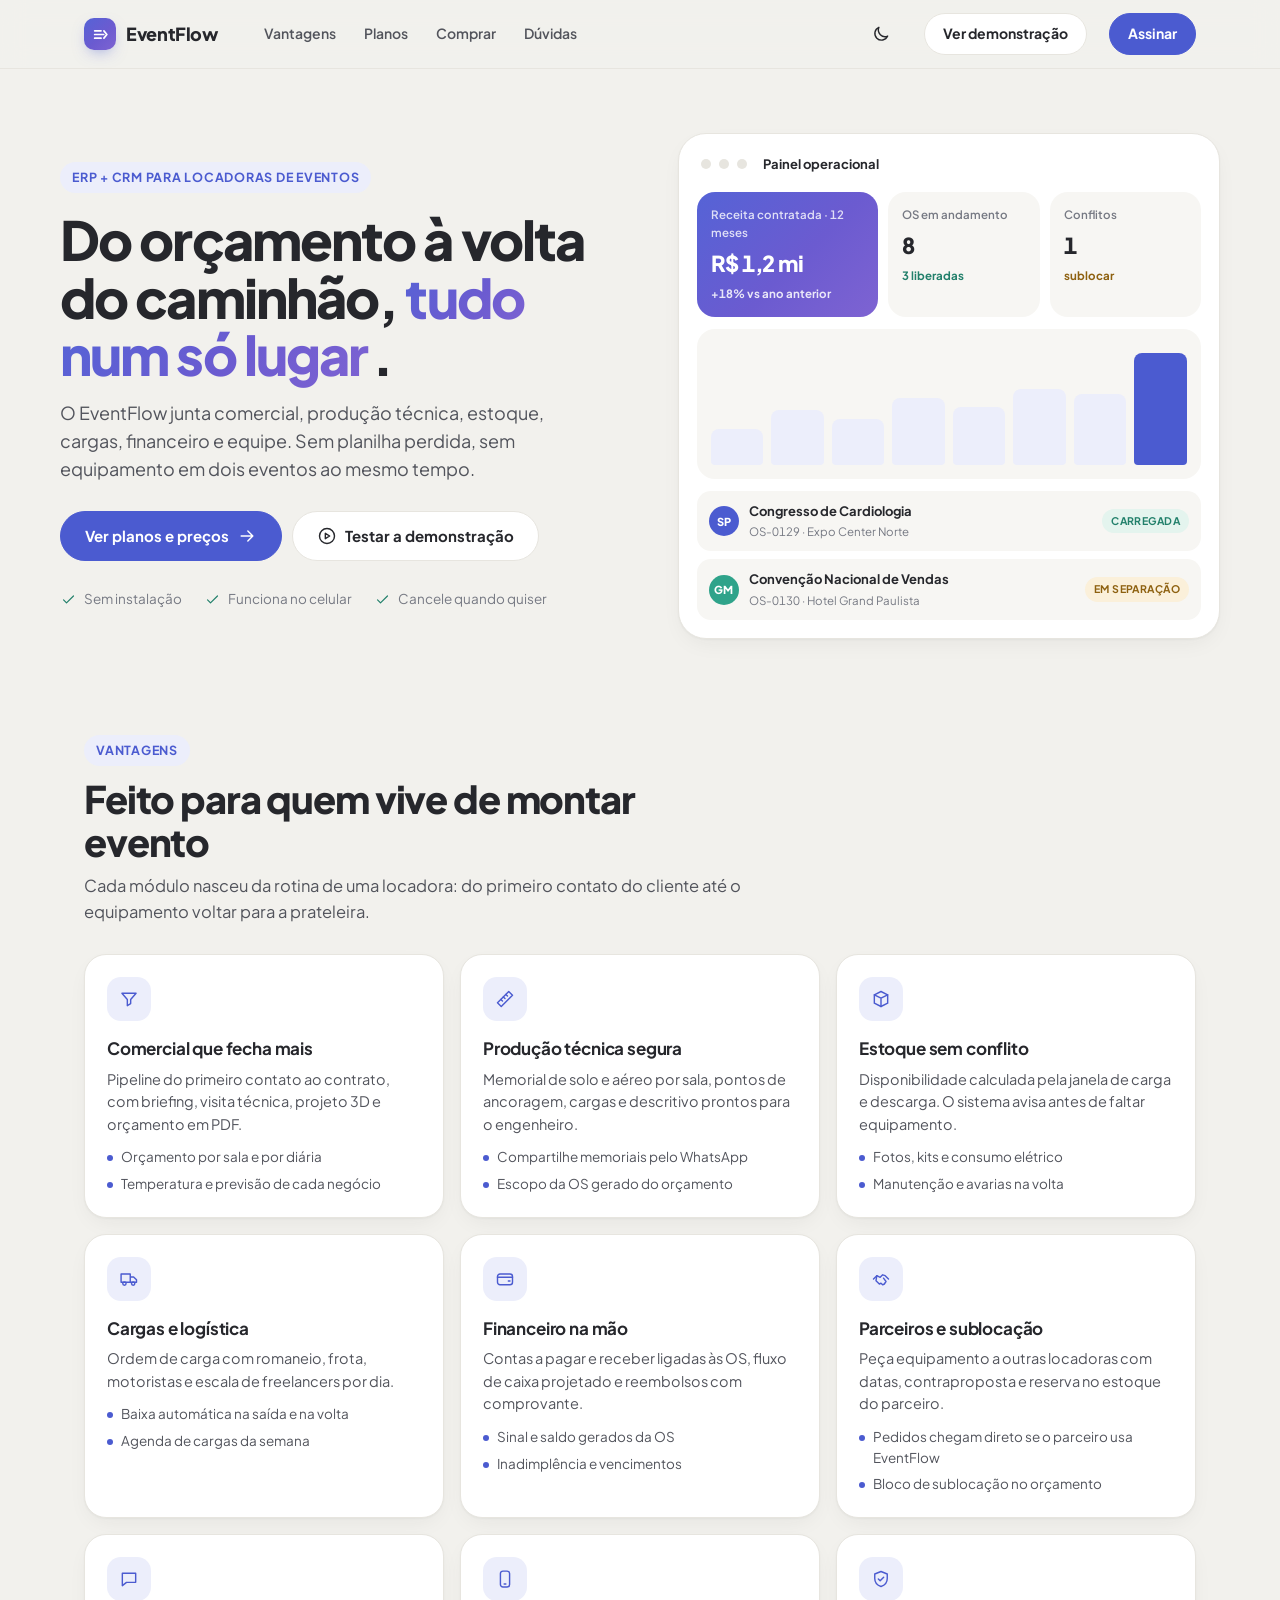
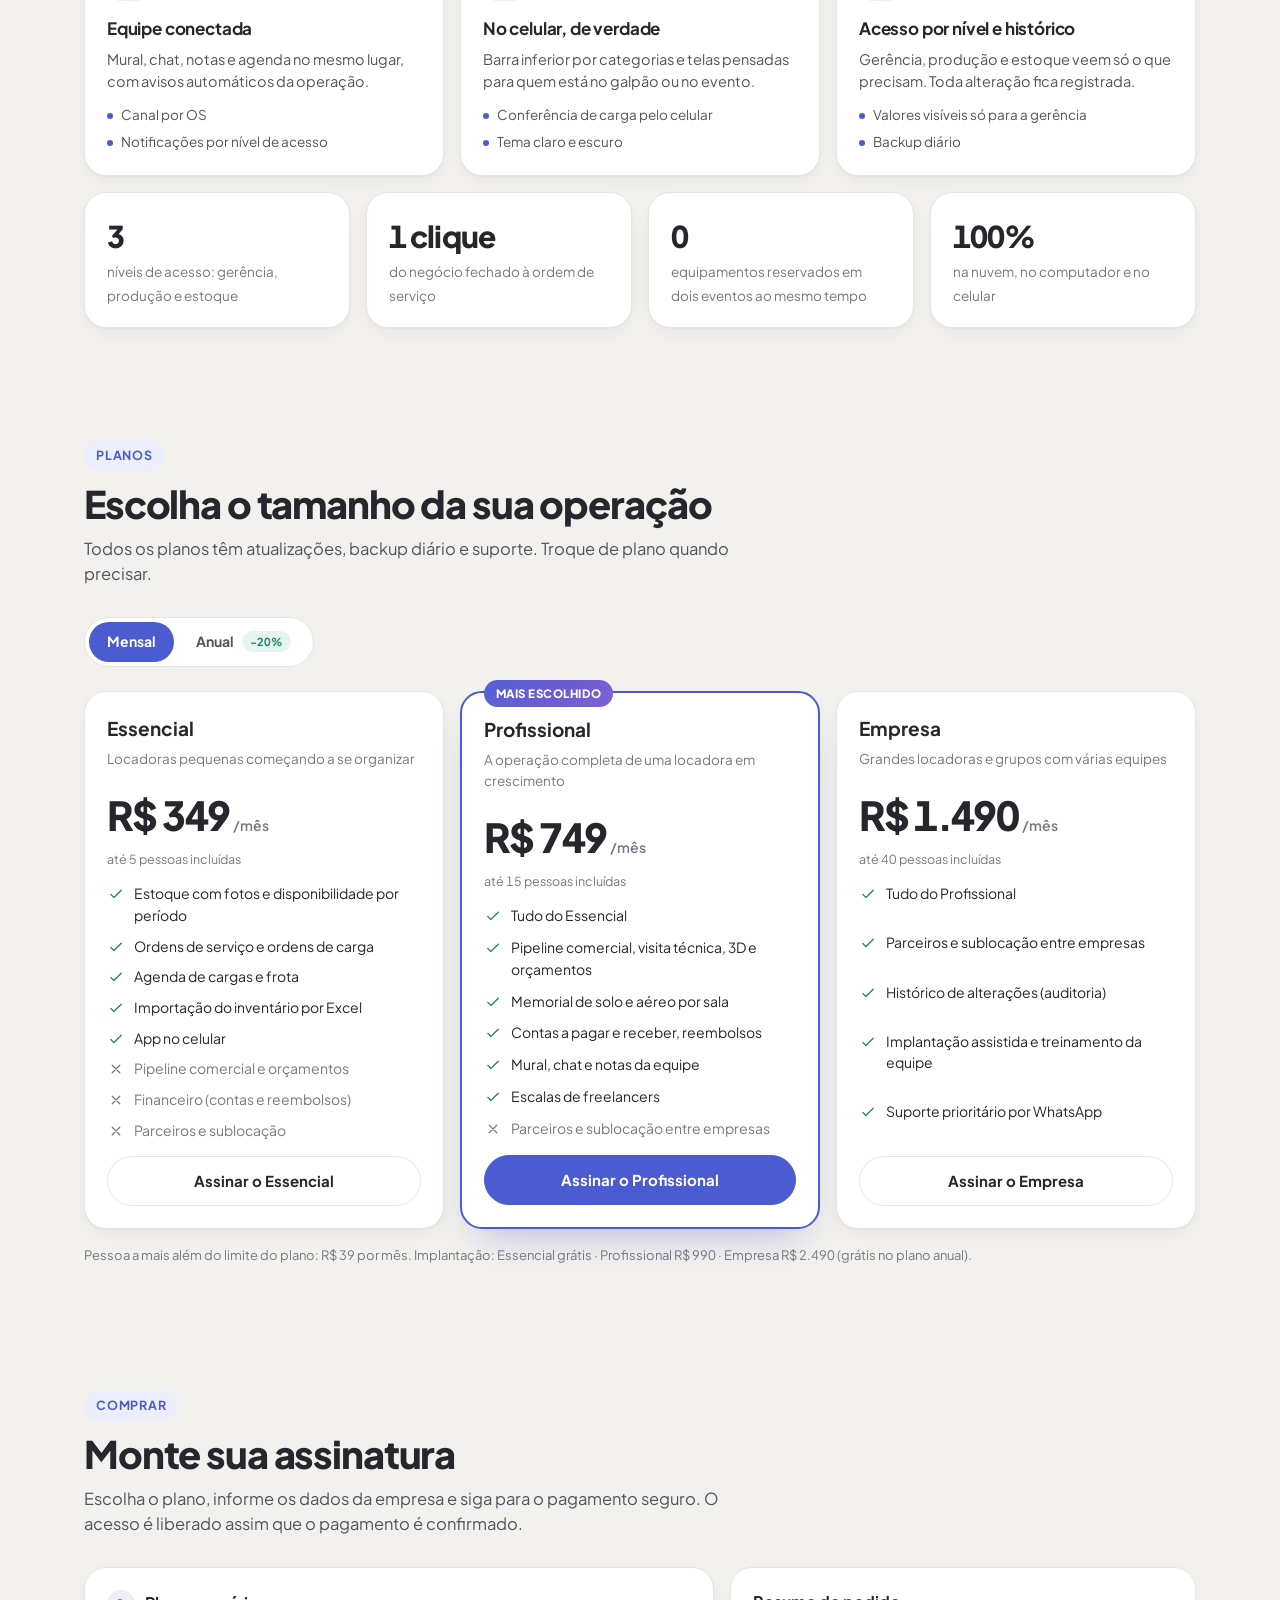
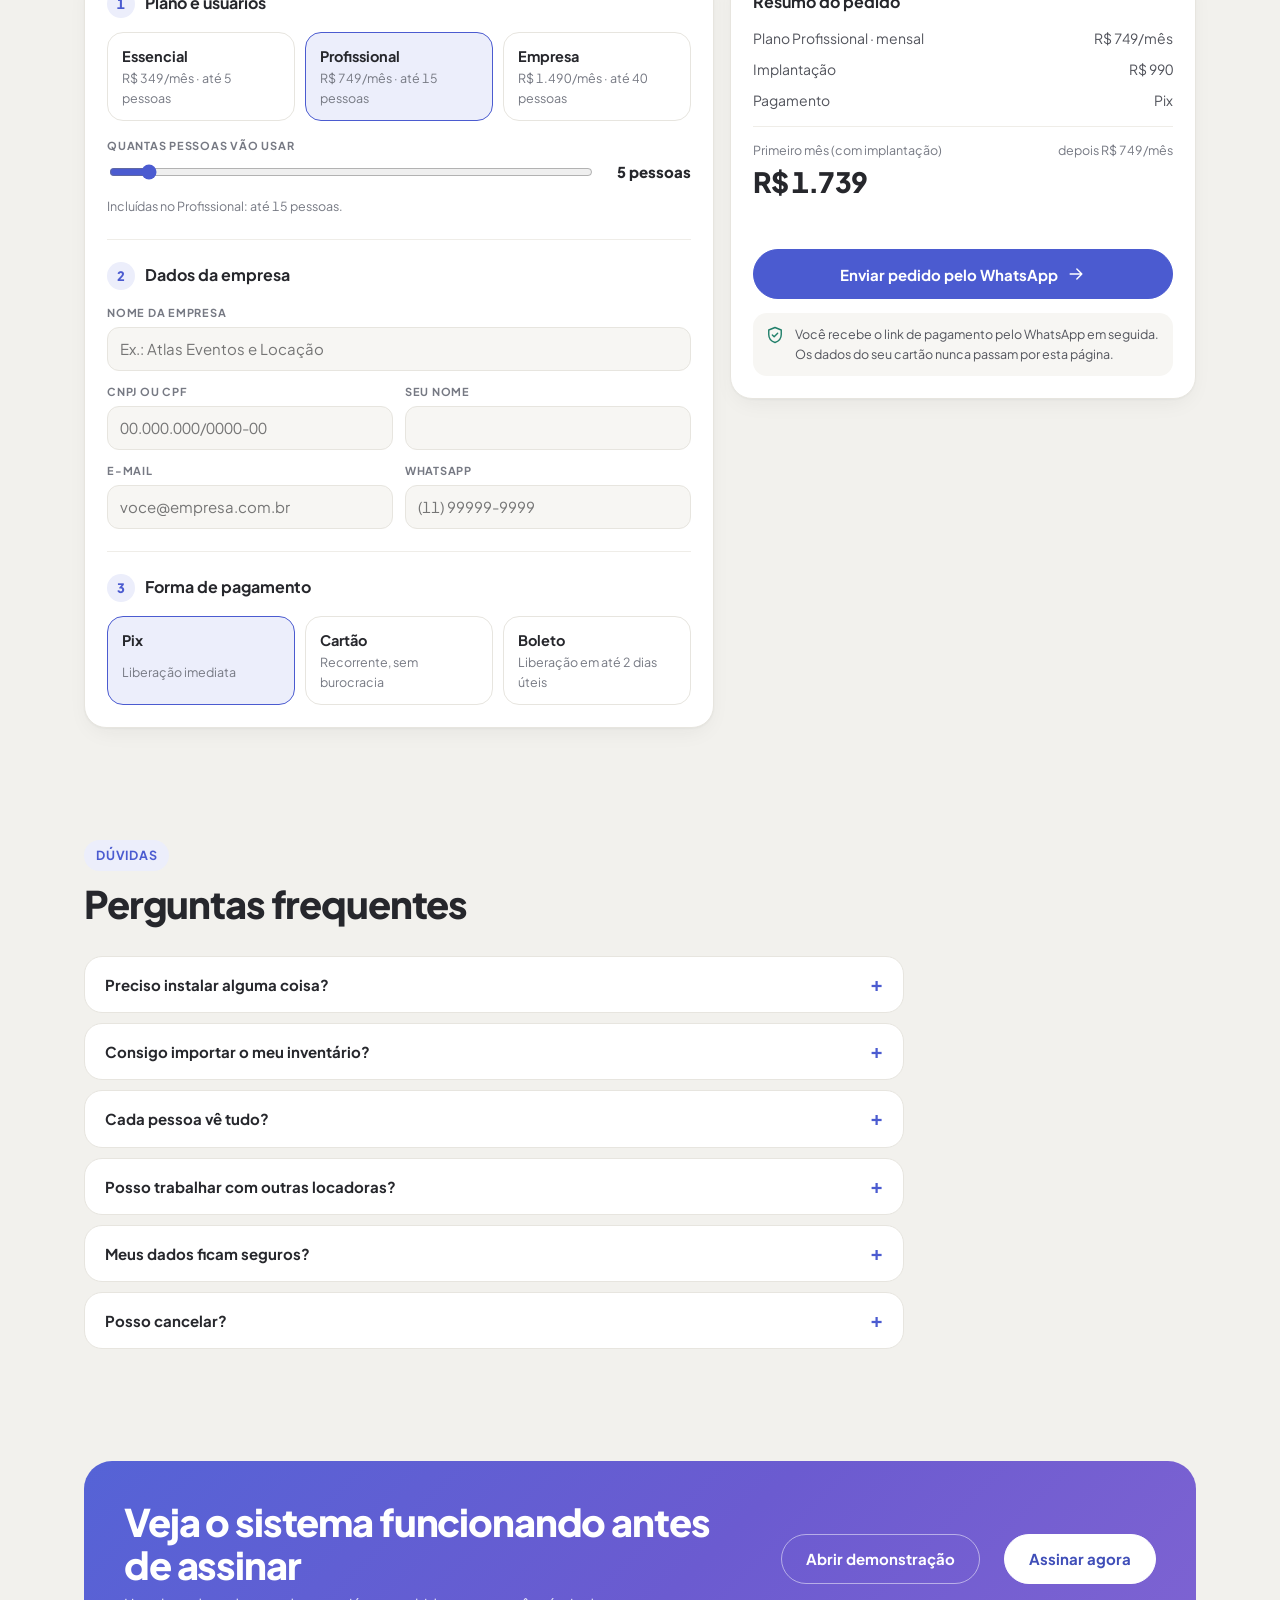
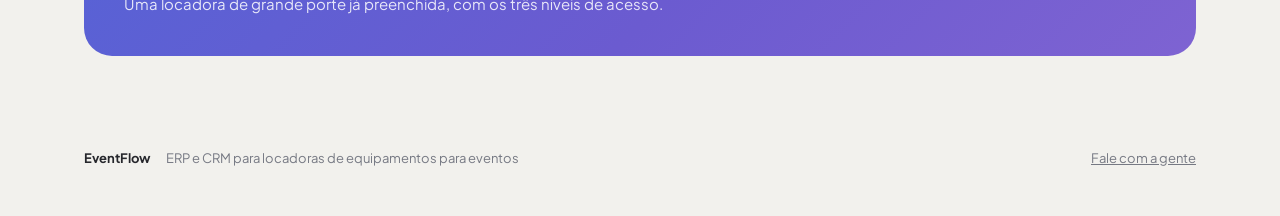
==== publicar/site/index.html @ cd412bb7 "Página de vendas: vantagens, planos com preços e tela de compra - publicar/site/index.html no mesmo " ====
<!DOCTYPE html>
<html lang="pt-BR">
<head>
<meta charset="utf-8">
<meta name="viewport" content="width=device-width,initial-scale=1,viewport-fit=cover">
<meta name="color-scheme" content="light dark">
<title>EventFlow · ERP para locadoras de eventos</title>
<meta name="description" content="EventFlow: comercial, produção técnica, estoque, cargas, financeiro e equipe de uma locadora de equipamentos para eventos num só lugar.">
<link rel="preconnect" href="https://fonts.googleapis.com">
<link rel="preconnect" href="https://fonts.gstatic.com" crossorigin>
<link rel="stylesheet" href="https://fonts.googleapis.com/css2?family=Plus+Jakarta+Sans:wght@400;500;600;700;800&display=swap">
<style>
/* mesmos tokens do sistema (v6) */
:root{
  --bg:#F2F1ED; --sf:#FFFFFF; --sf2:#F7F6F3; --ink:#26272C; --ink2:#52545C; --ink3:#767983; --ln:#E7E5DF; --ln2:#EFEDE8;
  --acc:#4B5BD0; --acc2:#3F4EB8; --accS:#ECEEFB; --on:#FFFFFF;
  --c2:#2FA38A; --c3:#E3A23B; --c4:#D9657B; --c5:#8C6FD6;
  --okS:#E4F4EE; --ok:#22806B; --wS:#FBF0DA; --w:#8E6110;
  --sh:0 1px 2px rgba(38,39,44,.04),0 8px 24px -8px rgba(38,39,44,.08);
  --hero:linear-gradient(135deg,#5563D6 0%,#6B5BD0 55%,#7E63D2 100%);
  --f:"Plus Jakarta Sans",system-ui,-apple-system,"Segoe UI",sans-serif;
  --r:22px; --r2:12px; --rp:99px;
}
@media (prefers-color-scheme:dark){:root:not([data-theme="light"]){
  --bg:#16171B; --sf:#1F2025; --sf2:#25262C; --ink:#E6E6EA; --ink2:#B4B5BE; --ink3:#8E909B; --ln:#2E2F36; --ln2:#272830;
  --acc:#8D99F0; --acc2:#A3ADF4; --accS:#272A40; --on:#16171B; --c2:#5FCDB4; --c3:#EBB866; --c4:#EC8DA0; --c5:#B39BF0;
  --okS:#1D3A33; --ok:#6FD3BB; --wS:#3B3120; --w:#EBC27A;
  --sh:0 1px 2px rgba(0,0,0,.3),0 8px 24px -8px rgba(0,0,0,.35);
  --hero:linear-gradient(135deg,#3B46A3 0%,#4B3FA0 55%,#573FA3 100%); color-scheme:dark}}
:root[data-theme="dark"]{
  --bg:#16171B; --sf:#1F2025; --sf2:#25262C; --ink:#E6E6EA; --ink2:#B4B5BE; --ink3:#8E909B; --ln:#2E2F36; --ln2:#272830;
  --acc:#8D99F0; --acc2:#A3ADF4; --accS:#272A40; --on:#16171B; --c2:#5FCDB4; --c3:#EBB866; --c4:#EC8DA0; --c5:#B39BF0;
  --okS:#1D3A33; --ok:#6FD3BB; --wS:#3B3120; --w:#EBC27A;
  --sh:0 1px 2px rgba(0,0,0,.3),0 8px 24px -8px rgba(0,0,0,.35);
  --hero:linear-gradient(135deg,#3B46A3 0%,#4B3FA0 55%,#573FA3 100%); color-scheme:dark}

*{box-sizing:border-box}
html{scroll-behavior:smooth;scroll-padding-top:84px}
body{margin:0;background:var(--bg);color:var(--ink);font:400 15px/1.55 var(--f);-webkit-font-smoothing:antialiased;font-variant-numeric:tabular-nums}
a{color:inherit}
button,input,select{font:inherit;color:inherit}
.wrap{max-width:1160px;margin:0 auto;padding:0 24px}
.ic{width:20px;height:20px;fill:none;stroke:currentColor;stroke-width:1.7;stroke-linecap:round;stroke-linejoin:round;flex:none}

/* topo */
.top{position:sticky;top:0;z-index:20;background:color-mix(in srgb,var(--bg) 86%,transparent);backdrop-filter:blur(12px);border-bottom:1px solid var(--ln)}
.top .wrap{display:flex;align-items:center;gap:22px;height:68px}
.brand{display:flex;align-items:center;gap:10px;text-decoration:none;font-weight:800;font-size:18px;letter-spacing:-.02em}
.mk{width:32px;height:32px;border-radius:10px;background:var(--hero);display:grid;place-items:center;box-shadow:0 6px 16px -6px rgba(75,91,208,.6)}
.top nav{display:flex;gap:4px;margin-left:12px}
.top nav a{text-decoration:none;font-size:14px;font-weight:600;color:var(--ink2);padding:8px 12px;border-radius:var(--rp)}
.top nav a:hover{background:var(--sf);color:var(--ink)}
.grow{flex:1}
.btn{display:inline-flex;align-items:center;justify-content:center;gap:8px;height:42px;padding:0 18px;border-radius:var(--rp);border:1px solid var(--ln);background:var(--sf);
  font-weight:700;font-size:14px;cursor:pointer;text-decoration:none;white-space:nowrap;transition:transform .15s,border-color .15s,background .15s}
.btn:hover{border-color:var(--ink3)}
.btn.pri{background:var(--acc);border-color:var(--acc);color:var(--on)}
.btn.pri:hover{background:var(--acc2);border-color:var(--acc2)}
.btn.lg{height:50px;padding:0 24px;font-size:15px}
.btn.ghost{background:none;border-color:transparent}
.iconbtn{width:42px;padding:0}

/* hero */
.hero{padding:64px 0 40px;display:grid;grid-template-columns:minmax(0,1.05fr) minmax(0,1fr);gap:48px;align-items:center}
.eyebrow{display:inline-flex;align-items:center;gap:8px;font-size:12.5px;font-weight:700;letter-spacing:.06em;text-transform:uppercase;color:var(--acc);background:var(--accS);padding:6px 12px;border-radius:var(--rp)}
h1{font-size:clamp(34px,4.6vw,54px);line-height:1.06;letter-spacing:-.035em;margin:18px 0 16px;font-weight:800}
h1 em{font-style:normal;background:var(--hero);-webkit-background-clip:text;background-clip:text;color:transparent;padding:0 .08em .06em 0;-webkit-box-decoration-break:clone;box-decoration-break:clone}
.lead{font-size:18px;color:var(--ink2);max-width:540px;margin:0 0 28px}
.ctas{display:flex;gap:10px;flex-wrap:wrap}
.provas{display:flex;gap:22px;flex-wrap:wrap;margin-top:28px;color:var(--ink3);font-size:13.5px}
.provas span{display:flex;align-items:center;gap:7px}
.provas .ic{width:17px;height:17px;color:var(--ok)}

/* mini painel (o mesmo visual do sistema) */
.painel{background:var(--sf);border:1px solid var(--ln);border-radius:28px;box-shadow:var(--sh);padding:18px;display:grid;gap:12px}
.painel .bar{display:flex;align-items:center;gap:8px;padding:2px 4px 6px}
.painel .bar i{width:10px;height:10px;border-radius:50%;background:var(--ln)}
.painel .bar b{margin-left:8px;font-size:13px}
.kpis{display:grid;grid-template-columns:1.2fr 1fr 1fr;gap:10px}
.kpi{background:var(--sf2);border-radius:18px;padding:14px}
.kpi small{display:block;font-size:11.5px;color:var(--ink3);font-weight:600}
.kpi strong{display:block;font-size:22px;font-weight:800;letter-spacing:-.02em;margin-top:4px}
.kpi.h{background:var(--hero);color:#fff}
.kpi.h small{color:rgba(255,255,255,.8)}
.kpi .ok{font-size:11.5px;color:var(--ok);font-weight:700}
.kpi.h .ok{color:#fff;opacity:.85}
.grafico{background:var(--sf2);border-radius:18px;padding:14px;display:flex;align-items:flex-end;gap:8px;height:150px}
.grafico div{flex:1;border-radius:8px 8px 4px 4px;background:var(--accS);position:relative}
.grafico div.on{background:var(--acc)}
.linhas{display:grid;gap:8px}
.linha{display:flex;align-items:center;gap:10px;background:var(--sf2);border-radius:14px;padding:10px 12px;font-size:13px}
.linha .av{width:30px;height:30px;border-radius:50%;display:grid;place-items:center;font-size:11px;font-weight:800;color:#fff;flex:none}
.linha b{display:block;font-size:13px}
.linha small{color:var(--ink3);font-size:11.5px}
.pill{margin-left:auto;font-size:10.5px;font-weight:700;letter-spacing:.04em;text-transform:uppercase;padding:4px 9px;border-radius:var(--rp);background:var(--okS);color:var(--ok);white-space:nowrap}
.pill.w{background:var(--wS);color:var(--w)}

/* seções */
section{padding:56px 0}
.sh{max-width:680px;margin-bottom:30px}
.sh .eyebrow{margin-bottom:12px}
h2{font-size:clamp(26px,3.2vw,38px);letter-spacing:-.03em;line-height:1.12;margin:0 0 10px;font-weight:800}
.sh p{margin:0;color:var(--ink2);font-size:16.5px}
.grid3{display:grid;grid-template-columns:repeat(3,minmax(0,1fr));gap:16px}
.card{background:var(--sf);border:1px solid var(--ln);border-radius:var(--r);box-shadow:var(--sh);padding:22px}
.vant .ico{width:44px;height:44px;border-radius:14px;display:grid;place-items:center;background:var(--accS);color:var(--acc);margin-bottom:14px}
.vant h3{margin:0 0 6px;font-size:17px;letter-spacing:-.01em}
.vant p{margin:0;color:var(--ink2);font-size:14.5px}
.vant ul{margin:12px 0 0;padding:0;list-style:none;display:grid;gap:6px;font-size:13.5px;color:var(--ink2)}
.vant li{display:flex;gap:8px}
.vant li::before{content:"";width:6px;height:6px;border-radius:50%;background:var(--acc);margin-top:8px;flex:none}
.numeros{display:grid;grid-template-columns:repeat(4,minmax(0,1fr));gap:16px;margin-top:16px}
.numeros .card{padding:20px 22px}
.numeros strong{display:block;font-size:30px;font-weight:800;letter-spacing:-.03em}
.numeros span{color:var(--ink3);font-size:13.5px}

/* planos */
.ciclo{display:inline-flex;background:var(--sf);border:1px solid var(--ln);border-radius:var(--rp);padding:4px;gap:4px;margin-bottom:24px}
.ciclo button{border:0;background:none;border-radius:var(--rp);padding:9px 18px;font-weight:700;font-size:14px;cursor:pointer;color:var(--ink2);display:flex;align-items:center;gap:8px}
.ciclo button.on{background:var(--acc);color:var(--on)}
.ciclo .tagd{font-size:11px;background:var(--okS);color:var(--ok);padding:2px 8px;border-radius:var(--rp)}
.ciclo button.on .tagd{background:rgba(255,255,255,.22);color:inherit}
.planos{display:grid;grid-template-columns:repeat(3,minmax(0,1fr));gap:16px;align-items:stretch}
.plano{display:flex;flex-direction:column;gap:14px;position:relative}
.plano.dest{border:2px solid var(--acc);box-shadow:0 20px 40px -20px rgba(75,91,208,.45)}
.plano .selo{position:absolute;top:-13px;left:22px;background:var(--hero);color:#fff;font-size:11.5px;font-weight:800;letter-spacing:.04em;text-transform:uppercase;padding:5px 12px;border-radius:var(--rp)}
.plano h3{margin:0;font-size:19px}
.plano .para{color:var(--ink3);font-size:13.5px;margin:-8px 0 0}
.preco{display:flex;align-items:baseline;gap:4px}
.preco b{font-size:40px;font-weight:800;letter-spacing:-.04em}
.preco span{color:var(--ink3);font-size:14px;font-weight:600}
.preco-sub{color:var(--ink3);font-size:12.5px;margin-top:-10px;min-height:19px}
.plano ul{list-style:none;margin:0;padding:0;display:grid;gap:9px;font-size:14px;flex:1}
.plano li{display:flex;gap:9px;align-items:flex-start}
.plano li .ic{width:18px;height:18px;color:var(--ok);margin-top:2px}
.plano li.nao{color:var(--ink3)}
.plano li.nao .ic{color:var(--ink3)}
.obs-planos{margin-top:16px;color:var(--ink3);font-size:13px}

/* compra */
.compra{display:grid;grid-template-columns:minmax(0,1.35fr) minmax(0,1fr);gap:16px;align-items:start}
.etapa{display:flex;align-items:center;gap:10px;margin:0 0 14px}
.etapa .n{width:28px;height:28px;border-radius:50%;background:var(--accS);color:var(--acc);display:grid;place-items:center;font-weight:800;font-size:13px}
.etapa h3{margin:0;font-size:16px}
.bloco+.bloco{border-top:1px solid var(--ln2);margin-top:22px;padding-top:22px}
.escolhas{display:grid;grid-template-columns:repeat(3,minmax(0,1fr));gap:10px}
.escolha{border:1.5px solid var(--ln);border-radius:16px;padding:12px 14px;cursor:pointer;background:var(--sf);text-align:left;display:grid;gap:2px;transition:border-color .15s,background .15s}
.escolha b{font-size:14.5px}
.escolha small{color:var(--ink3);font-size:12.5px}
.escolha.on{border-color:var(--acc);background:var(--accS)}
.campos{display:grid;grid-template-columns:repeat(2,minmax(0,1fr));gap:12px}
.campo{display:grid;gap:6px}
.campo.w{grid-column:1/-1}
.campo label{font-size:11px;font-weight:700;letter-spacing:.07em;text-transform:uppercase;color:var(--ink3)}
.campo input,.campo select{height:44px;border:1px solid var(--ln);border-radius:var(--r2);background:var(--sf2);padding:0 12px;outline:none;width:100%}
.campo input:focus,.campo select:focus{border-color:var(--acc);box-shadow:0 0 0 3px var(--accS);background:var(--sf)}
.campo input[aria-invalid="true"]{border-color:var(--c4)}
.usuarios{display:flex;align-items:center;gap:12px}
.usuarios input[type=range]{flex:1;accent-color:var(--acc);height:auto;border:0;background:none;padding:0;box-shadow:none}
.usuarios output{min-width:84px;text-align:right;font-weight:800}
.dica{color:var(--ink3);font-size:12.5px;margin:8px 0 0}
.resumo{position:sticky;top:90px;display:grid;gap:14px}
.resumo h3{margin:0;font-size:16px}
.res-linhas{display:grid;gap:9px;font-size:14px}
.res-linhas div{display:flex;justify-content:space-between;gap:12px}
.res-linhas span{color:var(--ink2)}
.res-linhas .desc b{color:var(--ok)}
.total{display:flex;justify-content:space-between;align-items:baseline;border-top:1px solid var(--ln2);padding-top:14px}
.total b{font-size:28px;font-weight:800;letter-spacing:-.03em}
.total small{color:var(--ink3);font-size:12.5px;display:block}
.seguro{display:flex;gap:10px;align-items:flex-start;background:var(--sf2);border-radius:14px;padding:12px;font-size:12.5px;color:var(--ink2)}
.seguro .ic{color:var(--ok)}
.erro{color:var(--c4);font-size:13px;font-weight:600;min-height:18px;margin:0}
.ok-envio{background:var(--okS);color:var(--ok);border-radius:14px;padding:12px 14px;font-size:13.5px;font-weight:600}

/* perguntas e rodapé */
.faq{display:grid;gap:10px;max-width:820px}
details{background:var(--sf);border:1px solid var(--ln);border-radius:18px;padding:16px 20px}
summary{cursor:pointer;font-weight:700;list-style:none;display:flex;justify-content:space-between;gap:12px}
summary::-webkit-details-marker{display:none}
summary::after{content:"+";color:var(--acc);font-size:20px;line-height:1}
details[open] summary::after{content:"−"}
details p{margin:10px 0 0;color:var(--ink2);font-size:14.5px}
.final{background:var(--hero);color:#fff;border-radius:28px;padding:40px;display:flex;align-items:center;gap:24px;flex-wrap:wrap}
.final h2{color:#fff;margin:0}
.final p{margin:6px 0 0;opacity:.85}
.final .btn{background:#fff;color:#3F4EB8;border-color:#fff}
.final .btn.ghost{background:transparent;color:#fff;border-color:rgba(255,255,255,.5)}
footer{padding:36px 0 48px;color:var(--ink3);font-size:13px}
footer .wrap{display:flex;gap:16px;flex-wrap:wrap;align-items:center}

/* responsivo */
@media (max-width:980px){
  .hero,.compra{grid-template-columns:minmax(0,1fr)}
  .hero{padding-top:36px;gap:32px}
  .grid3,.planos{grid-template-columns:minmax(0,1fr)}
  .numeros{grid-template-columns:repeat(2,minmax(0,1fr))}
  .resumo{position:static}
  .top nav{display:none}
}
@media (max-width:600px){
  .wrap{padding:0 16px}
  .top .wrap{height:60px;gap:10px}
  .top .btn:not(.pri):not(.iconbtn){display:none}
  section{padding:40px 0}
  .lead{font-size:16px}
  .kpis{grid-template-columns:1fr 1fr}
  .kpis .kpi.h{grid-column:1/-1}
  .escolhas,.campos{grid-template-columns:minmax(0,1fr)}
  .card{padding:18px}
  .final{padding:28px}
  .ciclo{display:flex;width:100%}
  .ciclo button{flex:1;justify-content:center;padding:9px 8px}
}
@media (prefers-reduced-motion:reduce){html{scroll-behavior:auto}}
</style>
</head>
<body>
<svg width="0" height="0" style="position:absolute" aria-hidden="true">
  <symbol id="i-check" viewBox="0 0 24 24"><path d="M5 12.5l4.2 4.2L19 7"/></symbol>
  <symbol id="i-x" viewBox="0 0 24 24"><path d="M7 7l10 10M17 7L7 17"/></symbol>
  <symbol id="i-funil" viewBox="0 0 24 24"><path d="M3.5 5h17l-6.5 7.5v5L10 20v-7.5z"/></symbol>
  <symbol id="i-regua" viewBox="0 0 24 24"><path d="M3 16.5L16.5 3l4.5 4.5L7.5 21z"/><path d="M7 12.5l2 2M10 9.5l2 2M13 6.5l2 2"/></symbol>
  <symbol id="i-caixa" viewBox="0 0 24 24"><path d="M12 3l8 4v10l-8 4-8-4V7z"/><path d="M4 7l8 4 8-4M12 11v10"/></symbol>
  <symbol id="i-caminhao" viewBox="0 0 24 24"><path d="M2.5 6h11v10h-11zM13.5 9.5h4L21 13v3h-7.5"/><circle cx="6.5" cy="17.5" r="2"/><circle cx="17" cy="17.5" r="2"/></symbol>
  <symbol id="i-carteira" viewBox="0 0 24 24"><rect x="3" y="6" width="18" height="13" rx="3"/><path d="M3 10h18M16 14.5h2"/></symbol>
  <symbol id="i-chat" viewBox="0 0 24 24"><path d="M4 5h16v11H9l-5 4z"/></symbol>
  <symbol id="i-maos" viewBox="0 0 24 24"><path d="M3 12l4-4 4 2 3-3 3 1 4 4"/><path d="M7 8l-1 6 4 4 2-1 2 2 2-1 2-3-3-4"/></symbol>
  <symbol id="i-cel" viewBox="0 0 24 24"><rect x="6.5" y="2.5" width="11" height="19" rx="3"/><path d="M11 18h2"/></symbol>
  <symbol id="i-escudo" viewBox="0 0 24 24"><path d="M12 3l7.5 3v5.5c0 4.5-3.2 8.2-7.5 9.5-4.3-1.3-7.5-5-7.5-9.5V6z"/><path d="M8.8 12l2.2 2.2 4.2-4.4"/></symbol>
  <symbol id="i-lua" viewBox="0 0 24 24"><path d="M20 14.5A8 8 0 019.5 4a8 8 0 1010.5 10.5z"/></symbol>
  <symbol id="i-seta" viewBox="0 0 24 24"><path d="M5 12h14M13 6l6 6-6 6"/></symbol>
  <symbol id="i-play" viewBox="0 0 24 24"><circle cx="12" cy="12" r="9"/><path d="M10 8.8v6.4l5.2-3.2z"/></symbol>
</svg>

<header class="top">
  <div class="wrap">
    <a class="brand" href="#inicio" aria-label="EventFlow, início">
      <span class="mk"><svg width="17" height="17" viewBox="0 0 16 16" fill="none" stroke="#fff" stroke-width="1.6" stroke-linecap="round" stroke-linejoin="round"><path d="M2.5 4.5h6M2.5 8h8.5M2.5 11.5h6"/><path d="M11.2 4.6L14 8l-2.8 3.4"/></svg></span>
      EventFlow
    </a>
    <nav aria-label="Seções"><a href="#vantagens">Vantagens</a><a href="#planos">Planos</a><a href="#comprar">Comprar</a><a href="#perguntas">Dúvidas</a></nav>
    <div class="grow"></div>
    <button class="btn iconbtn ghost" id="tema" type="button" aria-label="Alternar tema claro e escuro"><svg class="ic"><use href="#i-lua"/></svg></button>
    <a class="btn" data-link="demo" href="#" target="_blank" rel="noopener">Ver demonstração</a>
    <a class="btn pri" href="#planos">Assinar</a>
  </div>
</header>

<main id="inicio">
  <div class="wrap hero">
    <div>
      <span class="eyebrow">ERP + CRM para locadoras de eventos</span>
      <h1>Do orçamento à volta do caminhão, <em>tudo num só lugar</em>.</h1>
      <p class="lead">O EventFlow junta comercial, produção técnica, estoque, cargas, financeiro e equipe. Sem planilha perdida, sem equipamento em dois eventos ao mesmo tempo.</p>
      <div class="ctas">
        <a class="btn pri lg" href="#planos">Ver planos e preços <svg class="ic"><use href="#i-seta"/></svg></a>
        <a class="btn lg" data-link="demo" href="#" target="_blank" rel="noopener"><svg class="ic"><use href="#i-play"/></svg> Testar a demonstração</a>
      </div>
      <div class="provas">
        <span><svg class="ic"><use href="#i-check"/></svg>Sem instalação</span>
        <span><svg class="ic"><use href="#i-check"/></svg>Funciona no celular</span>
        <span><svg class="ic"><use href="#i-check"/></svg>Cancele quando quiser</span>
      </div>
    </div>
    <div class="painel" aria-hidden="true">
      <div class="bar"><i></i><i></i><i></i><b>Painel operacional</b></div>
      <div class="kpis">
        <div class="kpi h"><small>Receita contratada · 12 meses</small><strong>R$ 1,2 mi</strong><span class="ok">+18% vs ano anterior</span></div>
        <div class="kpi"><small>OS em andamento</small><strong>8</strong><span class="ok">3 liberadas</span></div>
        <div class="kpi"><small>Conflitos</small><strong>1</strong><span class="ok" style="color:var(--w)">sublocar</span></div>
      </div>
      <div class="grafico"><div style="height:30%"></div><div style="height:45%"></div><div style="height:38%"></div><div style="height:55%"></div><div style="height:48%"></div><div style="height:62%"></div><div style="height:58%"></div><div class="on" style="height:92%"></div></div>
      <div class="linhas">
        <div class="linha"><span class="av" style="background:#4B5BD0">SP</span><div><b>Congresso de Cardiologia</b><small>OS-0129 · Expo Center Norte</small></div><span class="pill">Carregada</span></div>
        <div class="linha"><span class="av" style="background:#2FA38A">GM</span><div><b>Convenção Nacional de Vendas</b><small>OS-0130 · Hotel Grand Paulista</small></div><span class="pill w">Em separação</span></div>
      </div>
    </div>
  </div>

  <section id="vantagens">
    <div class="wrap">
      <div class="sh"><span class="eyebrow">Vantagens</span><h2>Feito para quem vive de montar evento</h2>
        <p>Cada módulo nasceu da rotina de uma locadora: do primeiro contato do cliente até o equipamento voltar para a prateleira.</p></div>
      <div class="grid3" id="listaVantagens"></div>
      <div class="numeros">
        <div class="card"><strong>3</strong><span>níveis de acesso: gerência, produção e estoque</span></div>
        <div class="card"><strong>1 clique</strong><span>do negócio fechado à ordem de serviço</span></div>
        <div class="card"><strong>0</strong><span>equipamentos reservados em dois eventos ao mesmo tempo</span></div>
        <div class="card"><strong>100%</strong><span>na nuvem, no computador e no celular</span></div>
      </div>
    </div>
  </section>

  <section id="planos">
    <div class="wrap">
      <div class="sh"><span class="eyebrow">Planos</span><h2>Escolha o tamanho da sua operação</h2>
        <p>Todos os planos têm atualizações, backup diário e suporte. Troque de plano quando precisar.</p></div>
      <div class="ciclo" role="group" aria-label="Forma de cobrança">
        <button type="button" data-ciclo="mensal" class="on" aria-pressed="true">Mensal</button>
        <button type="button" data-ciclo="anual" aria-pressed="false">Anual <span class="tagd" id="tagDesconto"></span></button>
      </div>
      <div class="planos" id="listaPlanos"></div>
      <p class="obs-planos" id="obsPlanos"></p>
    </div>
  </section>

  <section id="comprar">
    <div class="wrap">
      <div class="sh"><span class="eyebrow">Comprar</span><h2>Monte sua assinatura</h2>
        <p>Escolha o plano, informe os dados da empresa e siga para o pagamento seguro. O acesso é liberado assim que o pagamento é confirmado.</p></div>
      <div class="compra">
        <form class="card" id="formCompra" novalidate>
          <div class="bloco">
            <div class="etapa"><span class="n">1</span><h3>Plano e usuários</h3></div>
            <div class="escolhas" id="escolhaPlano" role="radiogroup" aria-label="Plano"></div>
            <div class="campo" style="margin-top:16px">
              <label for="cUsuarios">Quantas pessoas vão usar</label>
              <div class="usuarios"><input type="range" id="cUsuarios" min="1" max="60" value="5"><output id="oUsuarios" for="cUsuarios">5 pessoas</output></div>
              <p class="dica" id="dicaUsuarios"></p>
            </div>
          </div>
          <div class="bloco">
            <div class="etapa"><span class="n">2</span><h3>Dados da empresa</h3></div>
            <div class="campos">
              <div class="campo w"><label for="cEmpresa">Nome da empresa</label><input id="cEmpresa" autocomplete="organization" required placeholder="Ex.: Atlas Eventos e Locação"></div>
              <div class="campo"><label for="cDoc">CNPJ ou CPF</label><input id="cDoc" inputmode="numeric" required placeholder="00.000.000/0000-00"></div>
              <div class="campo"><label for="cNome">Seu nome</label><input id="cNome" autocomplete="name" required></div>
              <div class="campo"><label for="cEmail">E-mail</label><input id="cEmail" type="email" autocomplete="email" required placeholder="voce@empresa.com.br"></div>
              <div class="campo"><label for="cTel">WhatsApp</label><input id="cTel" type="tel" autocomplete="tel" inputmode="tel" required placeholder="(11) 99999-9999"></div>
            </div>
          </div>
          <div class="bloco">
            <div class="etapa"><span class="n">3</span><h3>Forma de pagamento</h3></div>
            <div class="escolhas" id="escolhaPagamento" role="radiogroup" aria-label="Forma de pagamento">
              <button type="button" class="escolha on" data-pag="pix" role="radio" aria-checked="true"><b>Pix</b><small>Liberação imediata</small></button>
              <button type="button" class="escolha" data-pag="cartao" role="radio" aria-checked="false"><b>Cartão</b><small>Recorrente, sem burocracia</small></button>
              <button type="button" class="escolha" data-pag="boleto" role="radio" aria-checked="false"><b>Boleto</b><small>Liberação em até 2 dias úteis</small></button>
            </div>
          </div>
        </form>
        <aside class="card resumo" aria-label="Resumo do pedido">
          <h3>Resumo do pedido</h3>
          <div class="res-linhas" id="resLinhas"></div>
          <div class="total"><div><small id="totLabel">Total por mês</small><b id="totValor">—</b></div><small id="totSub" style="text-align:right"></small></div>
          <p class="erro" id="erroCompra" role="alert"></p>
          <button class="btn pri lg" type="submit" form="formCompra" id="btnPagar">Ir para o pagamento seguro <svg class="ic"><use href="#i-seta"/></svg></button>
          <div class="seguro"><svg class="ic"><use href="#i-escudo"/></svg><span id="txtSeguro">O pagamento é feito no ambiente seguro do nosso parceiro de pagamentos. Os dados do seu cartão não passam por esta página.</span></div>
          <div id="okEnvio" hidden class="ok-envio"></div>
        </aside>
      </div>
    </div>
  </section>

  <section id="perguntas">
    <div class="wrap">
      <div class="sh"><span class="eyebrow">Dúvidas</span><h2>Perguntas frequentes</h2></div>
      <div class="faq">
        <details><summary>Preciso instalar alguma coisa?</summary><p>Não. O EventFlow roda no navegador, no computador e no celular. Basta entrar com o e-mail e a senha de cada pessoa.</p></details>
        <details><summary>Consigo importar o meu inventário?</summary><p>Sim. Você importa itens, kits, frota e fotos por uma planilha Excel, e baixa um modelo pronto dentro do sistema.</p></details>
        <details><summary>Cada pessoa vê tudo?</summary><p>Não. São três níveis de acesso: gerência vê tudo, inclusive valores e financeiro; produção cuida de negócios, OS e memoriais; estoque cuida de inventário, cargas e frota.</p></details>
        <details><summary>Posso trabalhar com outras locadoras?</summary><p>Sim. Em Parceiros e sublocação você pede equipamento a outras empresas, com datas de retirada e devolução, e responde aos pedidos delas. Se a parceira também usa o EventFlow, o pedido chega direto no sistema dela.</p></details>
        <details><summary>Meus dados ficam seguros?</summary><p>Os dados ficam num banco na nuvem com backup diário, e cada empresa só enxerga as próprias informações. Toda alteração fica registrada no histórico.</p></details>
        <details><summary>Posso cancelar?</summary><p>No plano mensal, sim, a qualquer momento, sem multa. No anual, o desconto vale pelo período contratado.</p></details>
      </div>
    </div>
  </section>

  <section>
    <div class="wrap">
      <div class="final">
        <div class="grow"><h2>Veja o sistema funcionando antes de assinar</h2><p>Uma locadora de grande porte já preenchida, com os três níveis de acesso.</p></div>
        <a class="btn ghost lg" data-link="demo" href="#" target="_blank" rel="noopener">Abrir demonstração</a>
        <a class="btn lg" href="#comprar">Assinar agora</a>
      </div>
    </div>
  </section>
</main>

<footer><div class="wrap"><b style="color:var(--ink)">EventFlow</b><span>ERP e CRM para locadoras de equipamentos para eventos</span><div class="grow"></div><a href="#" data-link="contato" id="lnkContato">Fale com a gente</a></div></footer>

<script>
/* =====================================================================
   CONFIGURAÇÃO · edite aqui preços, links de pagamento e contatos
   ===================================================================== */
const CONFIG = {
  demo: "https://eventflow-demo.pages.dev",          // endereço da demonstração
  whatsapp: "5511999999999",                          // só números, com DDI 55 e DDD
  email: "contato@seudominio.com.br",
  descontoAnual: 0.20,                                // 20% de desconto no plano anual
  usuarioExtra: 39,                                   // R$ por pessoa a mais, por mês
  planos: [
    { id: "essencial", nome: "Essencial", para: "Locadoras pequenas começando a se organizar", mensal: 349, usuarios: 5, implantacao: 0,
      inclui: ["Estoque com fotos e disponibilidade por período", "Ordens de serviço e ordens de carga", "Agenda de cargas e frota", "Importação do inventário por Excel", "App no celular"],
      nao: ["Pipeline comercial e orçamentos", "Financeiro (contas e reembolsos)", "Parceiros e sublocação"] },
    { id: "profissional", nome: "Profissional", para: "A operação completa de uma locadora em crescimento", mensal: 749, usuarios: 15, implantacao: 990, destaque: true,
      inclui: ["Tudo do Essencial", "Pipeline comercial, visita técnica, 3D e orçamentos", "Memorial de solo e aéreo por sala", "Contas a pagar e receber, reembolsos", "Mural, chat e notas da equipe", "Escalas de freelancers"],
      nao: ["Parceiros e sublocação entre empresas"] },
    { id: "empresa", nome: "Empresa", para: "Grandes locadoras e grupos com várias equipes", mensal: 1490, usuarios: 40, implantacao: 2490,
      inclui: ["Tudo do Profissional", "Parceiros e sublocação entre empresas", "Histórico de alterações (auditoria)", "Implantação assistida e treinamento da equipe", "Suporte prioritário por WhatsApp"],
      nao: [] }
  ],
  /* links de pagamento de cada plano (Mercado Pago, Stripe, Asaas, PagSeguro…).
     Deixe "" enquanto não tiver: o pedido segue pelo WhatsApp com tudo preenchido. */
  pagamento: {
    essencial:    { mensal: "", anual: "" },
    profissional: { mensal: "", anual: "" },
    empresa:      { mensal: "", anual: "" }
  }
};

/* ===================================================================== */
const $ = s => document.querySelector(s);
const brl = n => "R$ " + Math.round(n).toLocaleString("pt-BR");
const esc = s => String(s ?? "").replace(/[&<>"']/g, c => ({ "&": "&amp;", "<": "&lt;", ">": "&gt;", '"': "&quot;", "'": "&#39;" }[c]));
const ic = n => `<svg class="ic"><use href="#i-${n}"/></svg>`;
const E = { ciclo: "mensal", plano: (CONFIG.planos.find(p => p.destaque) || CONFIG.planos[0]).id, pag: "pix" };
const plano = () => CONFIG.planos.find(p => p.id === E.plano);
const mensalDe = p => E.ciclo === "anual" ? p.mensal * (1 - CONFIG.descontoAnual) : p.mensal;

/* links fixos */
document.querySelectorAll('[data-link="demo"]').forEach(a => a.href = CONFIG.demo);
$("#lnkContato").href = "https://wa.me/" + CONFIG.whatsapp;
$("#tagDesconto").textContent = "−" + Math.round(CONFIG.descontoAnual * 100) + "%";

/* tema claro/escuro, lembrado neste navegador */
(() => { try { const t = localStorage.getItem("ef-site-tema"); if (t) document.documentElement.dataset.theme = t; } catch (e) {} })();
$("#tema").addEventListener("click", () => {
  const escuro = document.documentElement.dataset.theme ? document.documentElement.dataset.theme === "dark" : matchMedia("(prefers-color-scheme: dark)").matches;
  document.documentElement.dataset.theme = escuro ? "light" : "dark";
  try { localStorage.setItem("ef-site-tema", document.documentElement.dataset.theme); } catch (e) {}
});

/* vantagens */
const VANTAGENS = [
  ["funil", "Comercial que fecha mais", "Pipeline do primeiro contato ao contrato, com briefing, visita técnica, projeto 3D e orçamento em PDF.", ["Orçamento por sala e por diária", "Temperatura e previsão de cada negócio"]],
  ["regua", "Produção técnica segura", "Memorial de solo e aéreo por sala, pontos de ancoragem, cargas e descritivo prontos para o engenheiro.", ["Compartilhe memoriais pelo WhatsApp", "Escopo da OS gerado do orçamento"]],
  ["caixa", "Estoque sem conflito", "Disponibilidade calculada pela janela de carga e descarga. O sistema avisa antes de faltar equipamento.", ["Fotos, kits e consumo elétrico", "Manutenção e avarias na volta"]],
  ["caminhao", "Cargas e logística", "Ordem de carga com romaneio, frota, motoristas e escala de freelancers por dia.", ["Baixa automática na saída e na volta", "Agenda de cargas da semana"]],
  ["carteira", "Financeiro na mão", "Contas a pagar e receber ligadas às OS, fluxo de caixa projetado e reembolsos com comprovante.", ["Sinal e saldo gerados da OS", "Inadimplência e vencimentos"]],
  ["maos", "Parceiros e sublocação", "Peça equipamento a outras locadoras com datas, contraproposta e reserva no estoque do parceiro.", ["Pedidos chegam direto se o parceiro usa EventFlow", "Bloco de sublocação no orçamento"]],
  ["chat", "Equipe conectada", "Mural, chat, notas e agenda no mesmo lugar, com avisos automáticos da operação.", ["Canal por OS", "Notificações por nível de acesso"]],
  ["cel", "No celular, de verdade", "Barra inferior por categorias e telas pensadas para quem está no galpão ou no evento.", ["Conferência de carga pelo celular", "Tema claro e escuro"]],
  ["escudo", "Acesso por nível e histórico", "Gerência, produção e estoque veem só o que precisam. Toda alteração fica registrada.", ["Valores visíveis só para a gerência", "Backup diário"]]
];
$("#listaVantagens").innerHTML = VANTAGENS.map(v => `<article class="card vant"><div class="ico">${ic(v[0])}</div><h3>${esc(v[1])}</h3><p>${esc(v[2])}</p>
  <ul>${v[3].map(x => `<li>${esc(x)}</li>`).join("")}</ul></article>`).join("");

/* planos */
function pintarPlanos() {
  document.querySelectorAll("[data-ciclo]").forEach(b => { const on = b.dataset.ciclo === E.ciclo; b.classList.toggle("on", on); b.setAttribute("aria-pressed", on); });
  $("#listaPlanos").innerHTML = CONFIG.planos.map(p => `<article class="card plano ${p.destaque ? "dest" : ""}">
    ${p.destaque ? `<span class="selo">Mais escolhido</span>` : ""}
    <h3>${esc(p.nome)}</h3><p class="para">${esc(p.para)}</p>
    <div class="preco"><b>${brl(mensalDe(p))}</b><span>/mês</span></div>
    <div class="preco-sub">${E.ciclo === "anual" ? `${brl(mensalDe(p) * 12)} por ano · economia de ${brl(p.mensal * 12 * CONFIG.descontoAnual)}` : `até ${p.usuarios} pessoas incluídas`}</div>
    <ul>${p.inclui.map(x => `<li>${ic("check")}<span>${esc(x)}</span></li>`).join("")}${p.nao.map(x => `<li class="nao">${ic("x")}<span>${esc(x)}</span></li>`).join("")}</ul>
    <button class="btn ${p.destaque ? "pri" : ""} lg" type="button" data-assinar="${p.id}">Assinar o ${esc(p.nome)}</button></article>`).join("");
  $("#obsPlanos").textContent = `Pessoa a mais além do limite do plano: ${brl(CONFIG.usuarioExtra)} por mês. Implantação: ` +
    CONFIG.planos.map(p => `${p.nome} ${p.implantacao ? brl(p.implantacao) : "grátis"}`).join(" · ") + (CONFIG.descontoAnual ? " (grátis no plano anual)." : ".");
  pintarCompra();
}
document.addEventListener("click", ev => {
  const c = ev.target.closest("[data-ciclo]"); if (c) { E.ciclo = c.dataset.ciclo; pintarPlanos(); return; }
  const a = ev.target.closest("[data-assinar]");
  if (a) { E.plano = a.dataset.assinar; const p = plano(); const u = $("#cUsuarios"); if (+u.value < p.usuarios) u.value = Math.min(p.usuarios, +u.max); pintarCompra(); $("#comprar").scrollIntoView(); return; }
  const ep = ev.target.closest("[data-escolha-plano]"); if (ep) { E.plano = ep.dataset.escolhaPlano; pintarCompra(); return; }
  const pg = ev.target.closest("[data-pag]");
  if (pg) { E.pag = pg.dataset.pag; document.querySelectorAll("[data-pag]").forEach(b => { const on = b === pg; b.classList.toggle("on", on); b.setAttribute("aria-checked", on); }); pintarCompra(); }
});

/* compra */
function calculo() {
  const p = plano(), u = +$("#cUsuarios").value, extras = Math.max(0, u - p.usuarios);
  const base = mensalDe(p), extra = extras * CONFIG.usuarioExtra * (E.ciclo === "anual" ? 1 - CONFIG.descontoAnual : 1);
  const mensal = base + extra, impl = E.ciclo === "anual" ? 0 : p.implantacao;
  const total = E.ciclo === "anual" ? mensal * 12 : mensal + impl;
  return { p, u, extras, base, extra, mensal, impl, total };
}
function pintarCompra() {
  $("#escolhaPlano").innerHTML = CONFIG.planos.map(p => `<button type="button" class="escolha ${p.id === E.plano ? "on" : ""}" data-escolha-plano="${p.id}" role="radio" aria-checked="${p.id === E.plano}">
    <b>${esc(p.nome)}</b><small>${brl(mensalDe(p))}/mês · até ${p.usuarios} pessoas</small></button>`).join("");
  const k = calculo();
  $("#oUsuarios").textContent = k.u + (k.u === 1 ? " pessoa" : " pessoas");
  $("#dicaUsuarios").textContent = k.extras ? `${k.extras} além das ${k.p.usuarios} incluídas no ${k.p.nome}: ${brl(CONFIG.usuarioExtra)} cada por mês.` : `Incluídas no ${k.p.nome}: até ${k.p.usuarios} pessoas.`;
  const L = [[`Plano ${k.p.nome} · ${E.ciclo}`, brl(k.base) + "/mês"]];
  if (k.extras) L.push([`${k.extras} pessoa(s) a mais`, brl(k.extra) + "/mês"]);
  if (E.ciclo === "anual") L.push([`Desconto anual (${Math.round(CONFIG.descontoAnual * 100)}%)`, `<b>− ${brl((k.p.mensal + k.extras * CONFIG.usuarioExtra) * 12 * CONFIG.descontoAnual)}</b>`, "desc"]);
  L.push(["Implantação", k.impl ? brl(k.impl) : (k.p.implantacao ? "<b>grátis no anual</b>" : "grátis"), k.impl ? "" : "desc"]);
  L.push(["Pagamento", { pix: "Pix", cartao: "Cartão", boleto: "Boleto" }[E.pag]]);
  $("#resLinhas").innerHTML = L.map(l => `<div class="${l[2] || ""}"><span>${esc(l[0])}</span><span>${l[1]}</span></div>`).join("");
  $("#totLabel").textContent = E.ciclo === "anual" ? "Total por ano" : (k.impl ? "Primeiro mês (com implantação)" : "Total por mês");
  $("#totValor").textContent = brl(k.total);
  $("#totSub").textContent = E.ciclo === "anual" ? `equivale a ${brl(k.mensal)}/mês` : (k.impl ? `depois ${brl(k.mensal)}/mês` : "");
  const link = (CONFIG.pagamento[E.plano] || {})[E.ciclo];
  $("#btnPagar").firstChild.textContent = link ? "Ir para o pagamento seguro " : "Enviar pedido pelo WhatsApp ";
  $("#txtSeguro").textContent = link ? "O pagamento é feito no ambiente seguro do nosso parceiro de pagamentos. Os dados do seu cartão não passam por esta página."
    : "Você recebe o link de pagamento pelo WhatsApp em seguida. Os dados do seu cartão nunca passam por esta página.";
}
$("#cUsuarios").addEventListener("input", pintarCompra);

$("#formCompra").addEventListener("submit", ev => {
  ev.preventDefault();
  const campos = ["cEmpresa", "cDoc", "cNome", "cEmail", "cTel"].map(id => $("#" + id));
  let falta = null;
  campos.forEach(c => { const ruim = !c.value.trim() || (c.type === "email" && !/^\S+@\S+\.\S+$/.test(c.value)) || (c.id === "cDoc" && c.value.replace(/\D/g, "").length < 11);
    c.setAttribute("aria-invalid", ruim); if (ruim && !falta) falta = c; });
  if (falta) { $("#erroCompra").textContent = "Confira os campos destacados."; falta.focus(); return; }
  $("#erroCompra").textContent = "";
  const k = calculo(), v = id => $("#" + id).value.trim();
  const pedido = { plano: k.p.nome, ciclo: E.ciclo, pessoas: k.u, pagamento: E.pag, total: brl(k.total), empresa: v("cEmpresa"), documento: v("cDoc"), nome: v("cNome"), email: v("cEmail"), whatsapp: v("cTel") };
  const link = (CONFIG.pagamento[E.plano] || {})[E.ciclo];
  if (link) {
    const u = new URL(link); u.searchParams.set("email", pedido.email); u.searchParams.set("prefilled_email", pedido.email);
    window.open(u.href, "_blank", "noopener");
  } else {
    const txt = [`*Novo pedido EventFlow*`, `Plano: ${pedido.plano} (${pedido.ciclo})`, `Pessoas: ${pedido.pessoas}`, `Pagamento: ${{ pix: "Pix", cartao: "Cartão", boleto: "Boleto" }[pedido.pagamento]}`,
      `Total: ${pedido.total}${E.ciclo === "anual" ? " por ano" : ""}`, ``, `Empresa: ${pedido.empresa}`, `CNPJ/CPF: ${pedido.documento}`, `Responsável: ${pedido.nome}`, `E-mail: ${pedido.email}`, `WhatsApp: ${pedido.whatsapp}`].join("\n");
    window.open(`https://wa.me/${CONFIG.whatsapp}?text=${encodeURIComponent(txt)}`, "_blank", "noopener");
  }
  const ok = $("#okEnvio"); ok.hidden = false;
  ok.textContent = link ? "Abrimos o pagamento numa nova aba. Assim que for confirmado, você recebe o acesso no e-mail informado."
    : "Pedido montado! Confirme o envio no WhatsApp e mandamos o link de pagamento e o acesso.";
});

pintarPlanos();
</script>
</body>
</html>
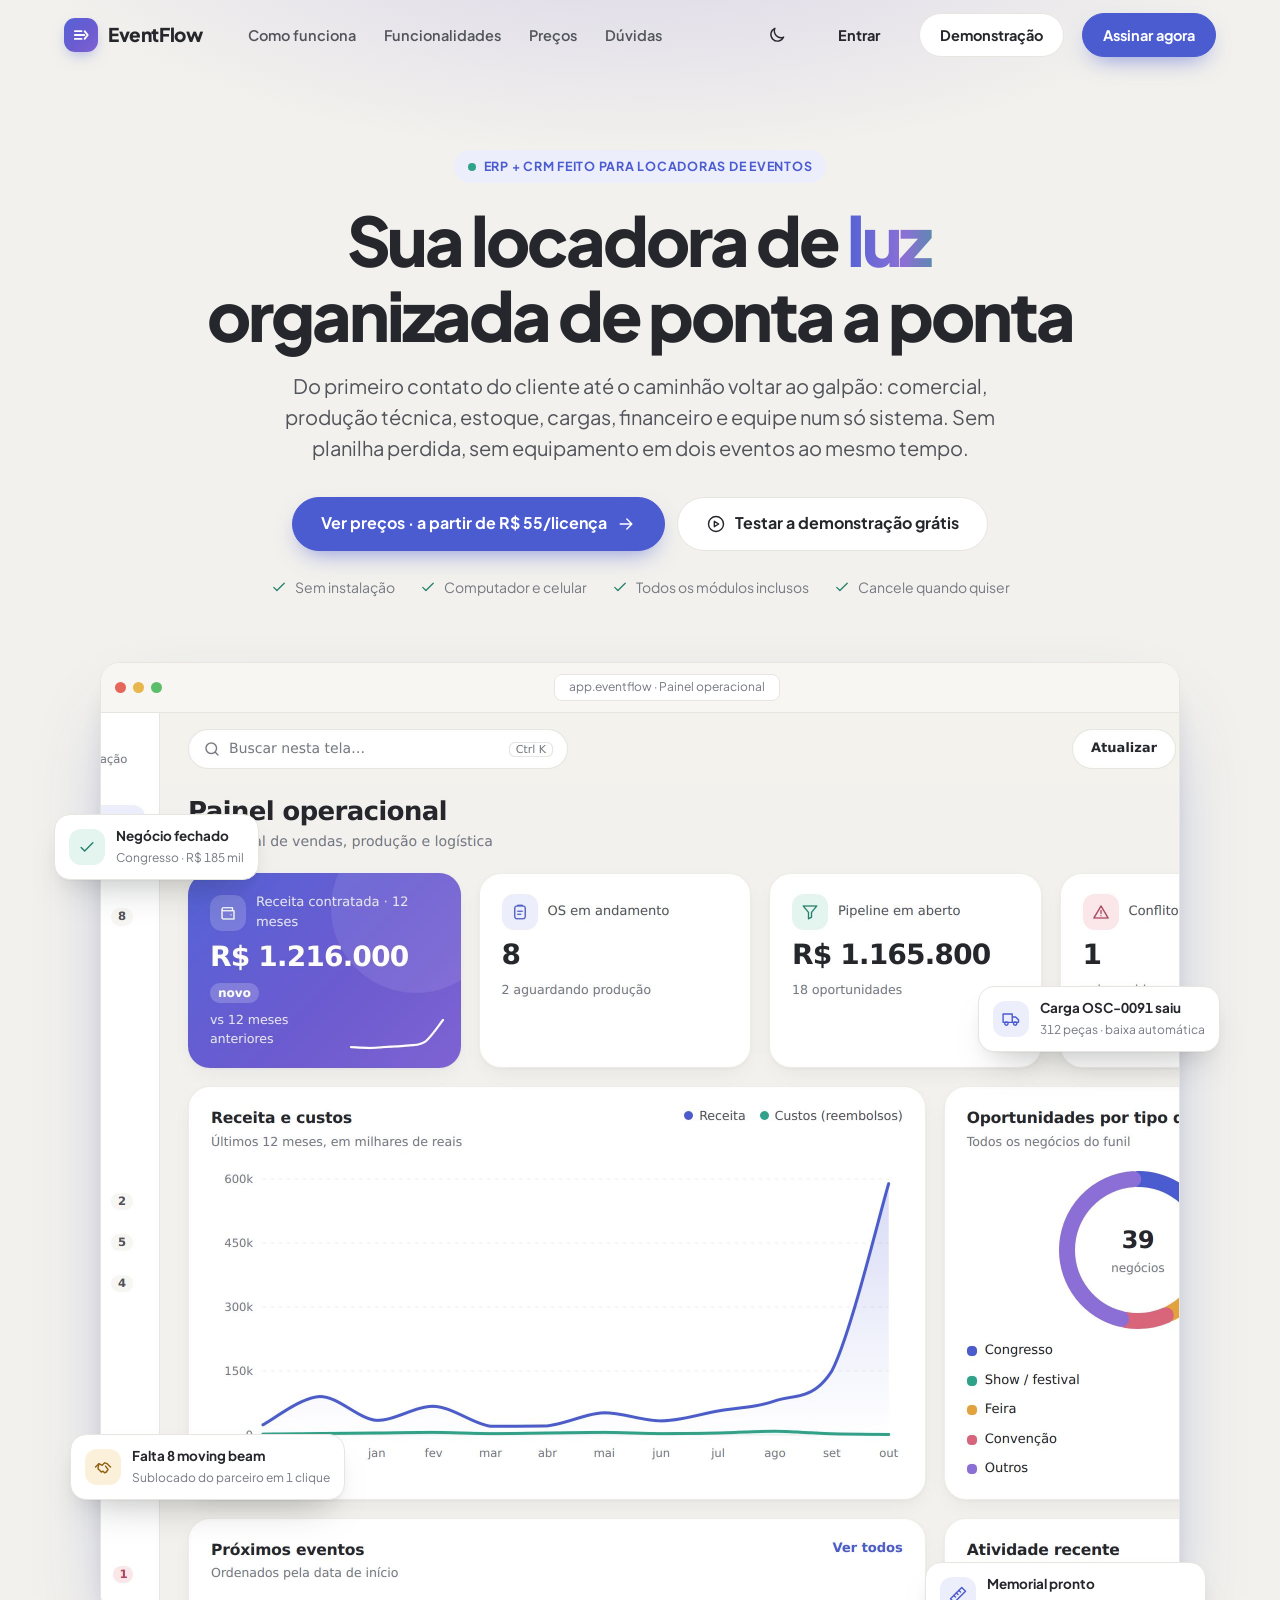
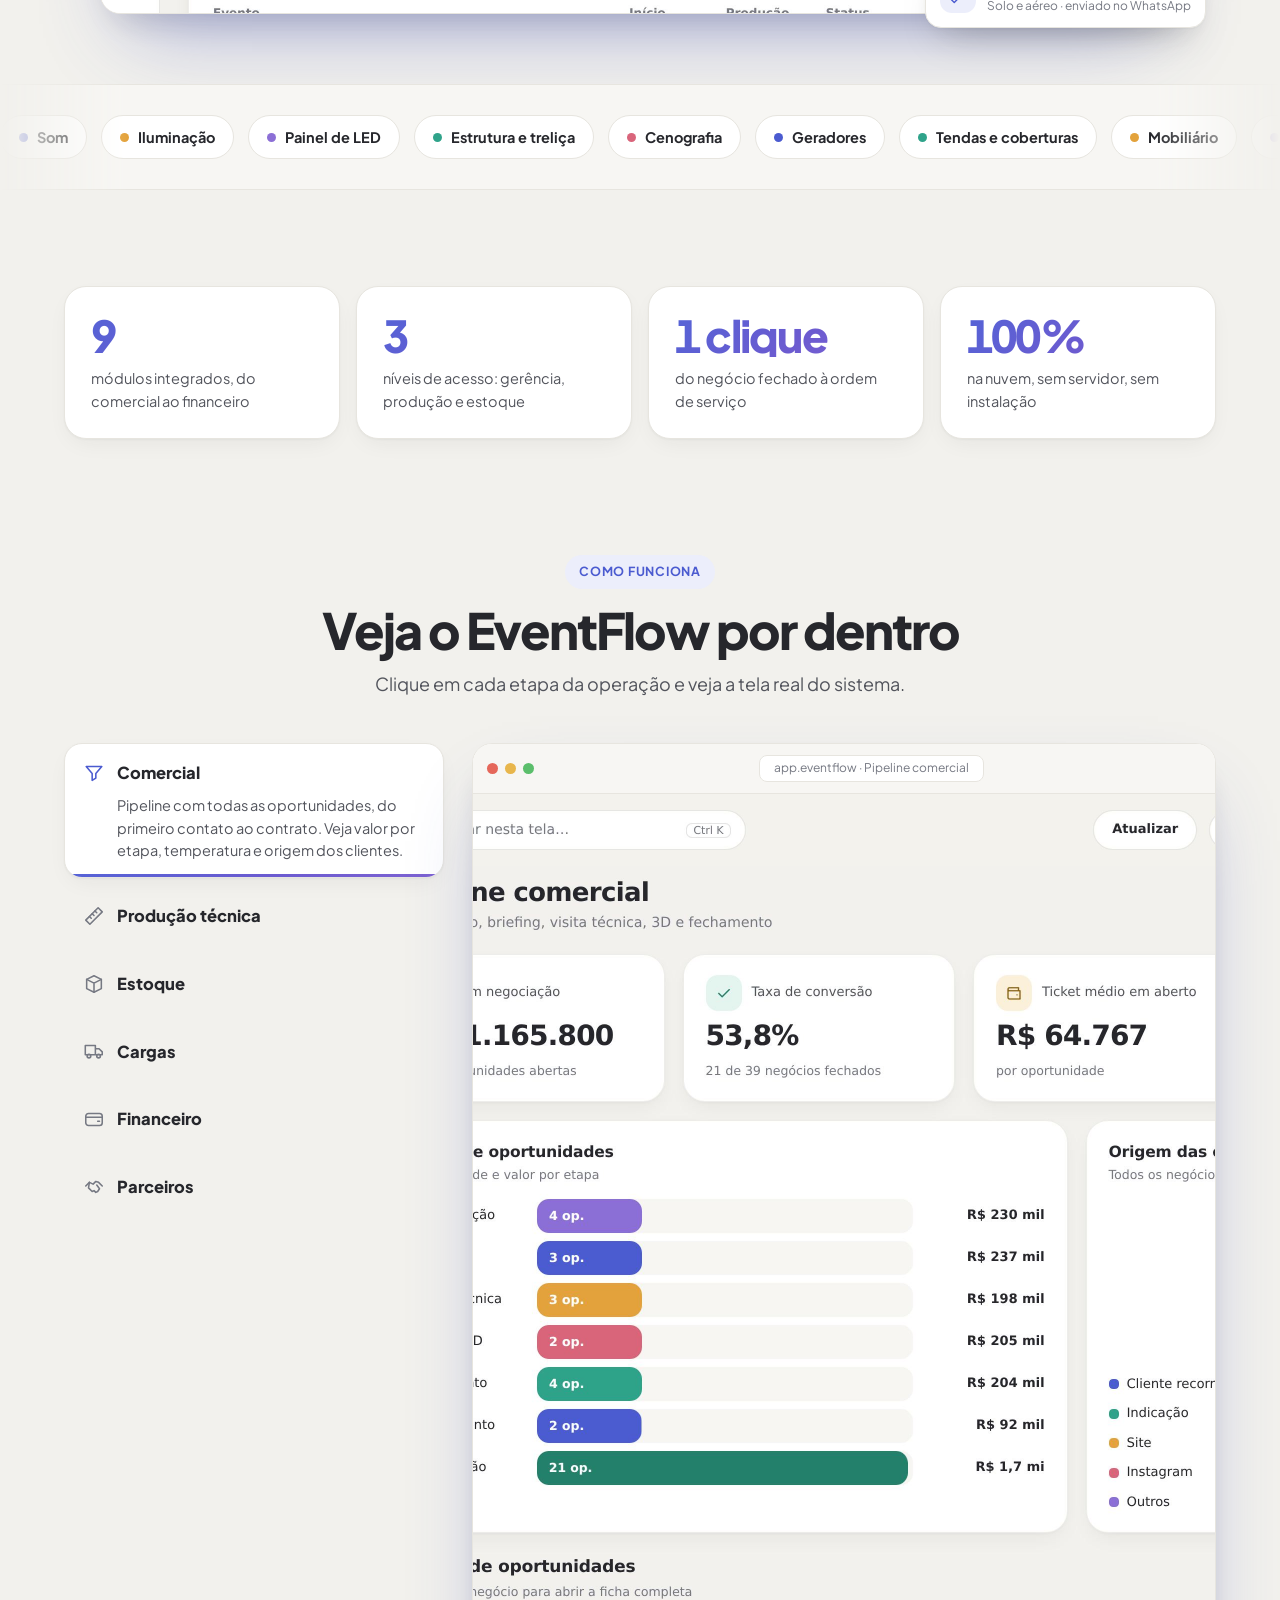
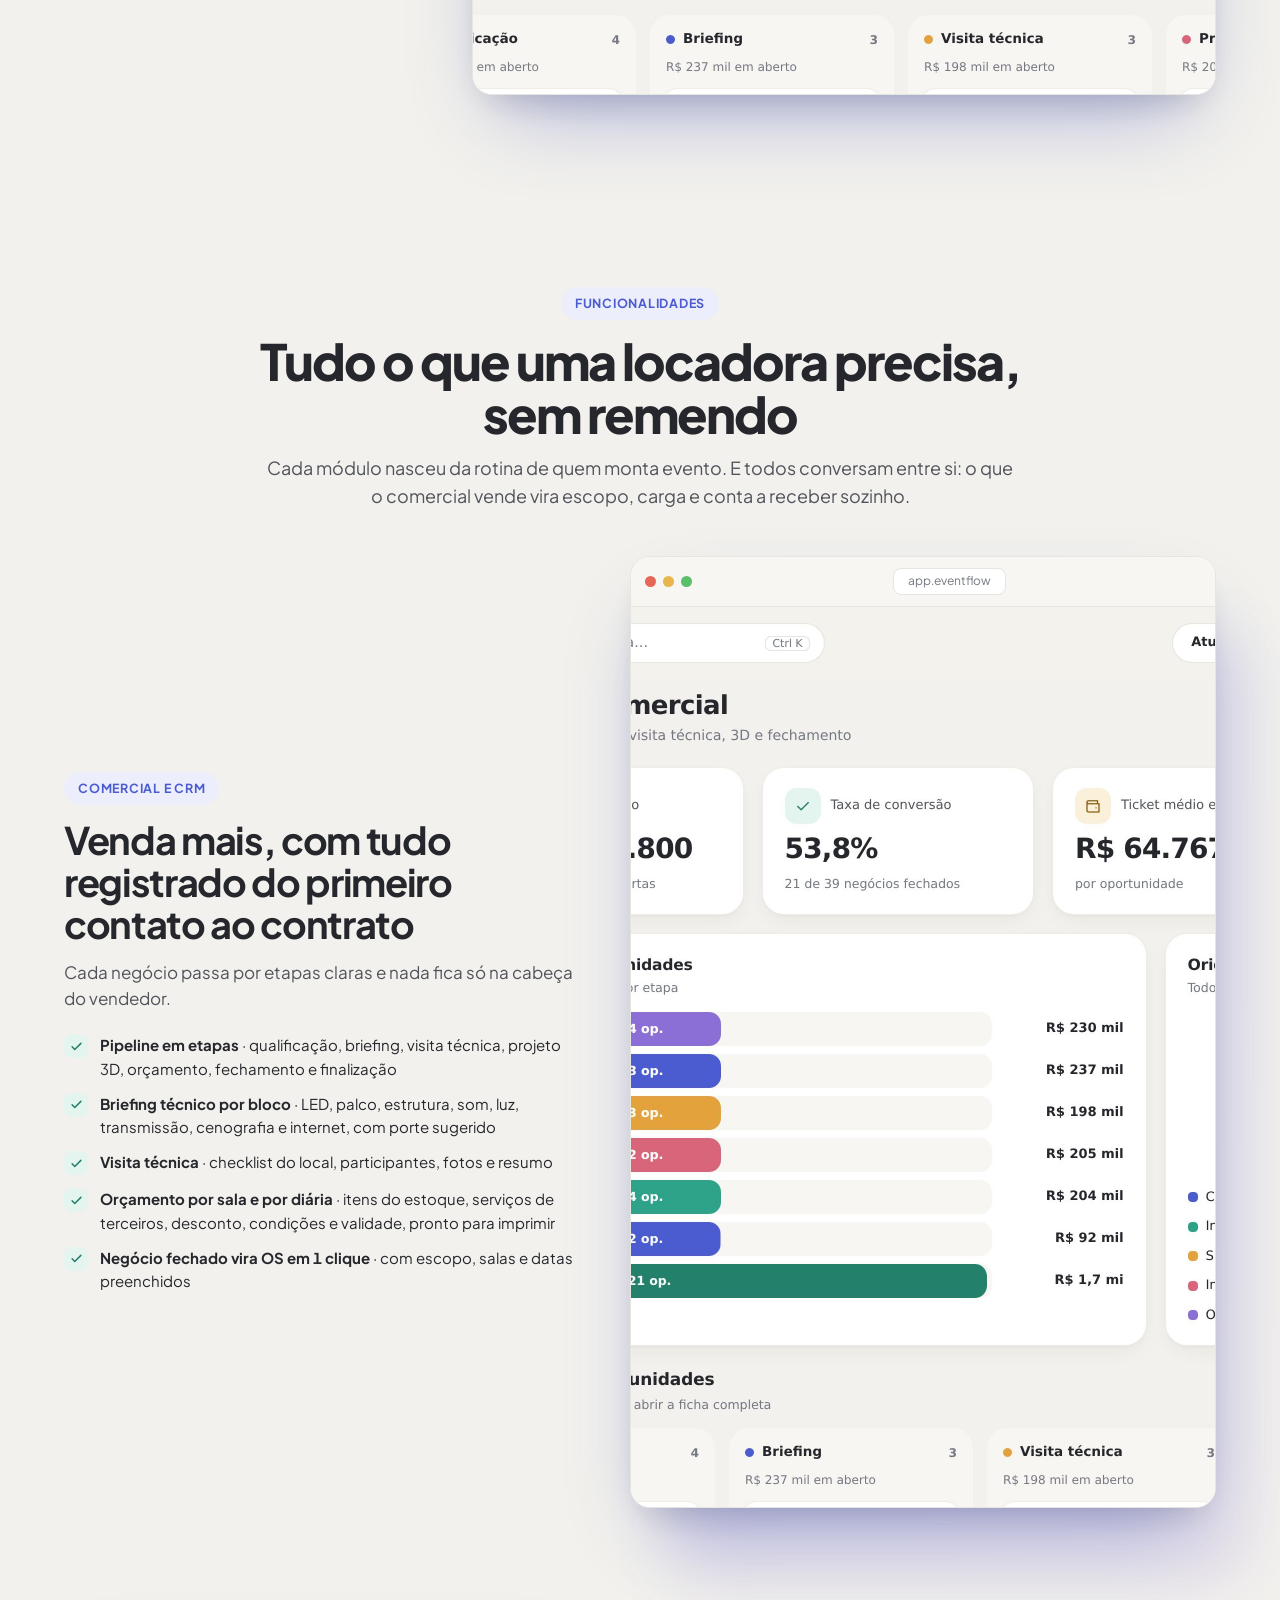
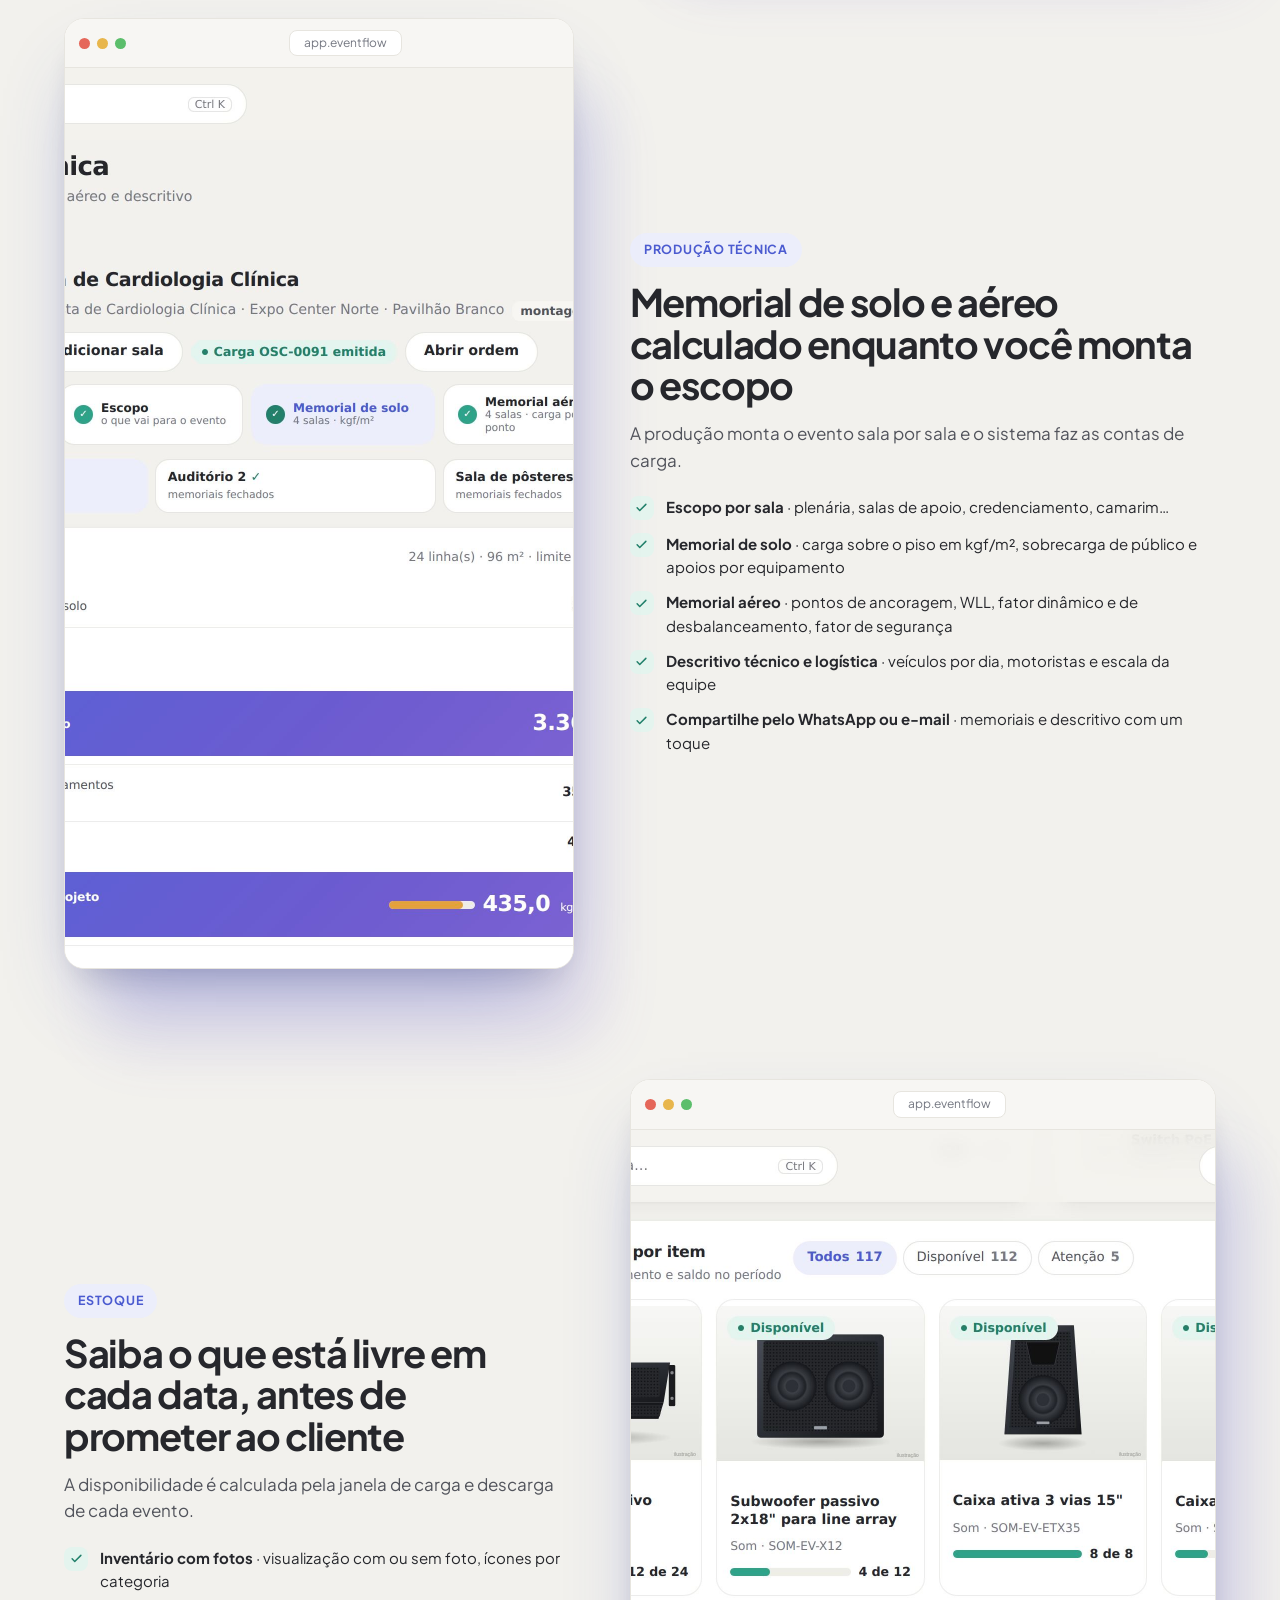
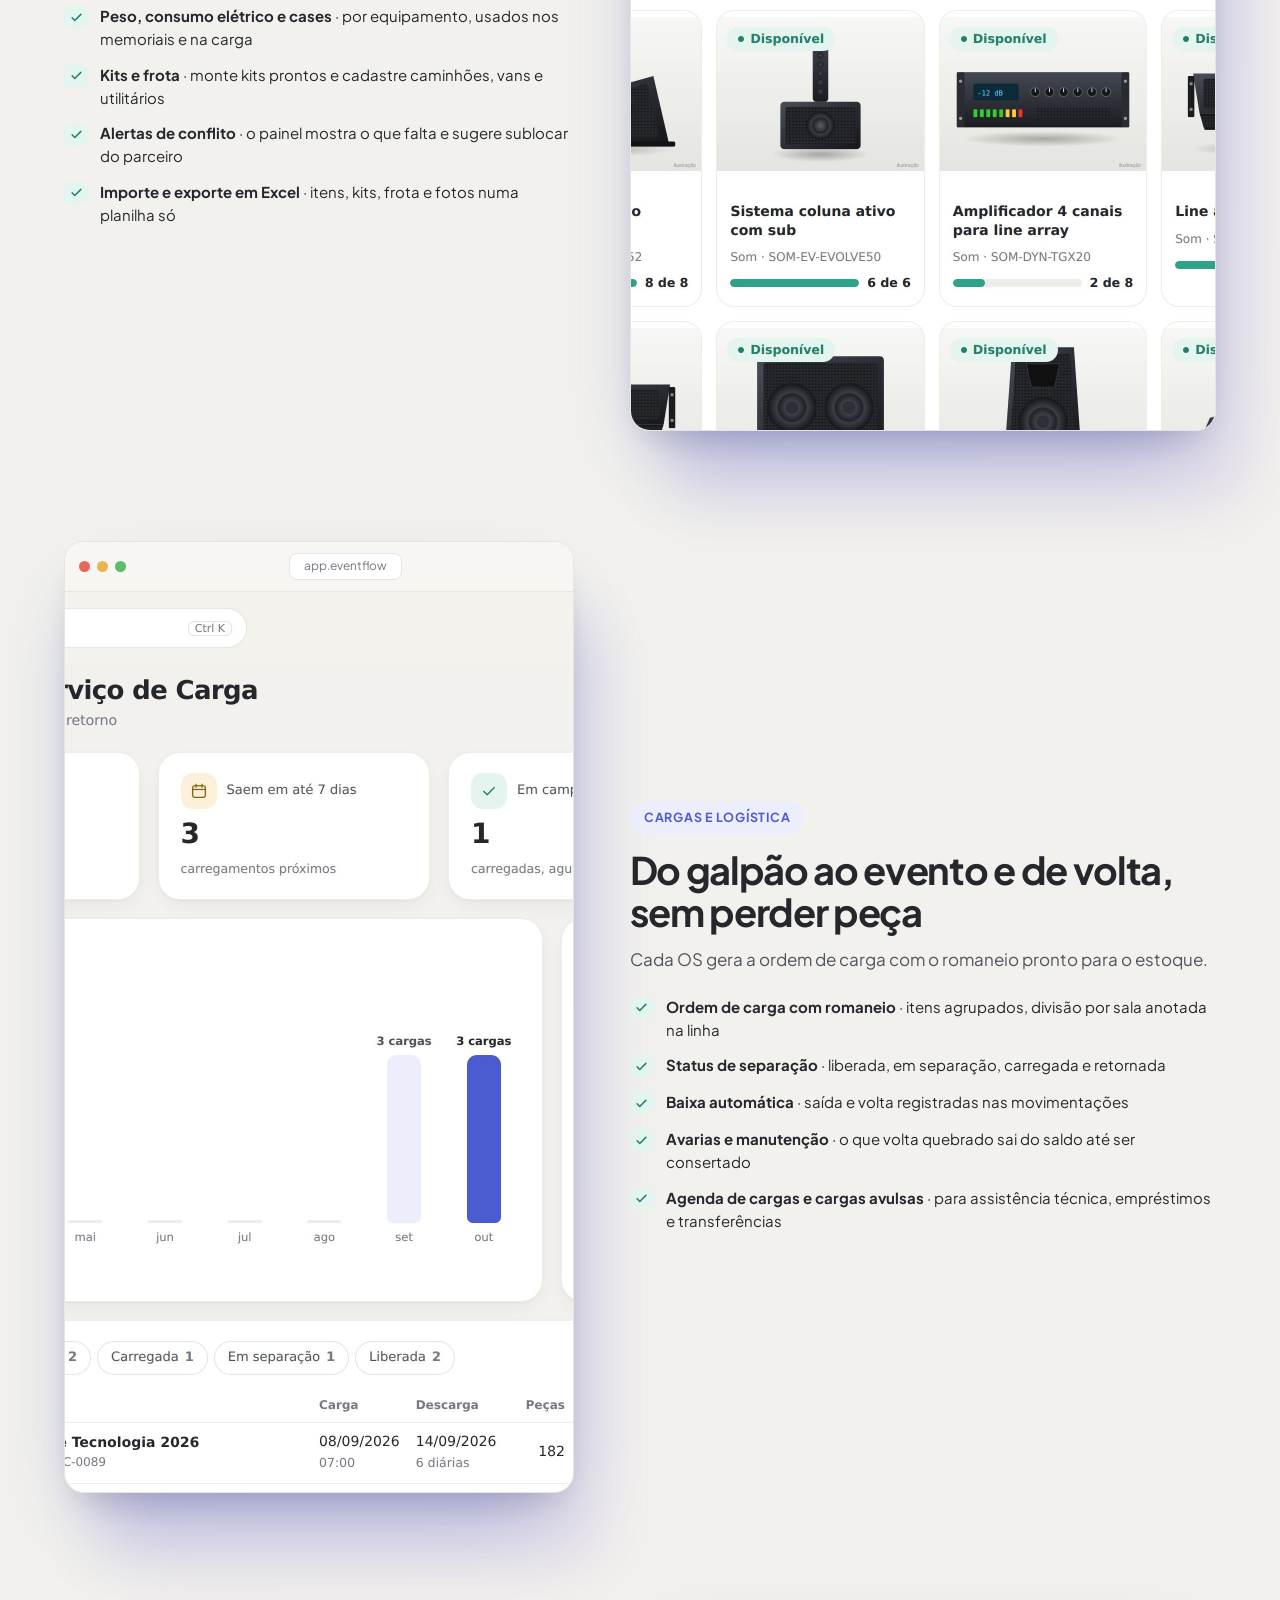
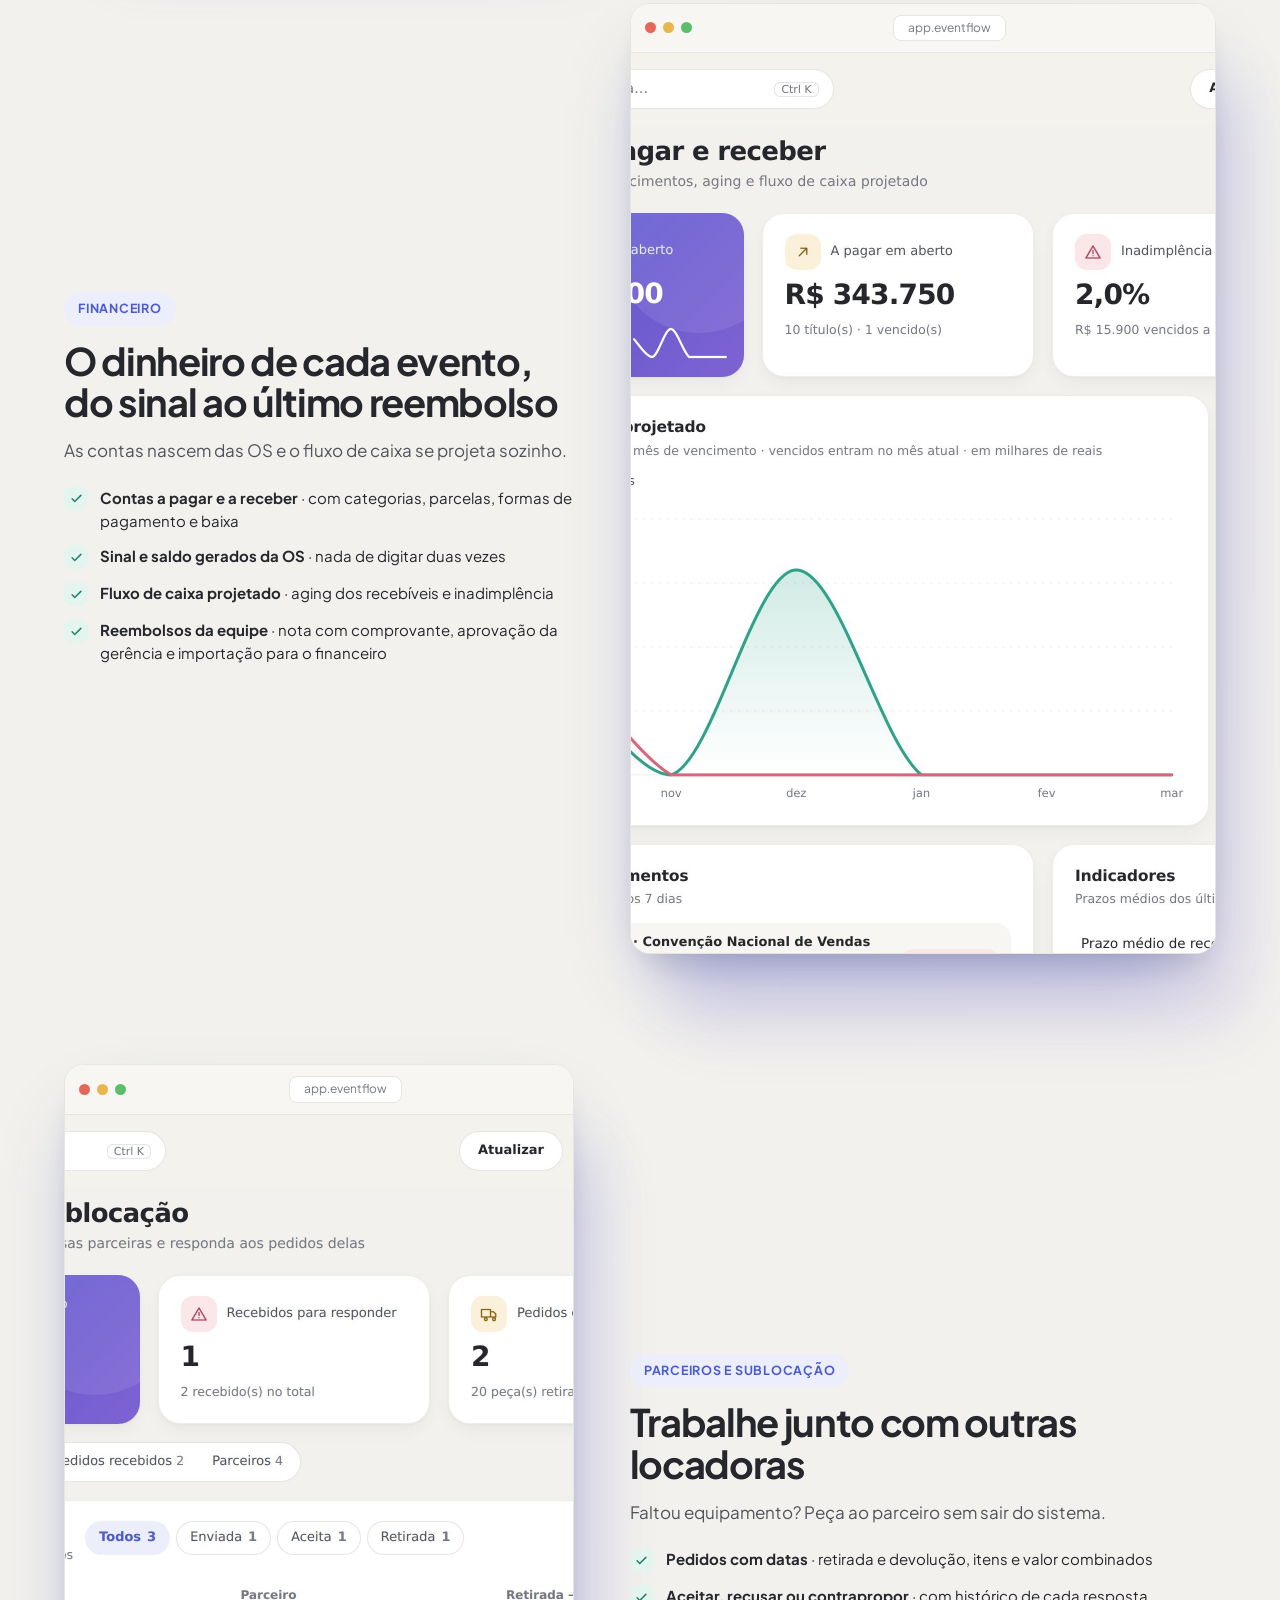
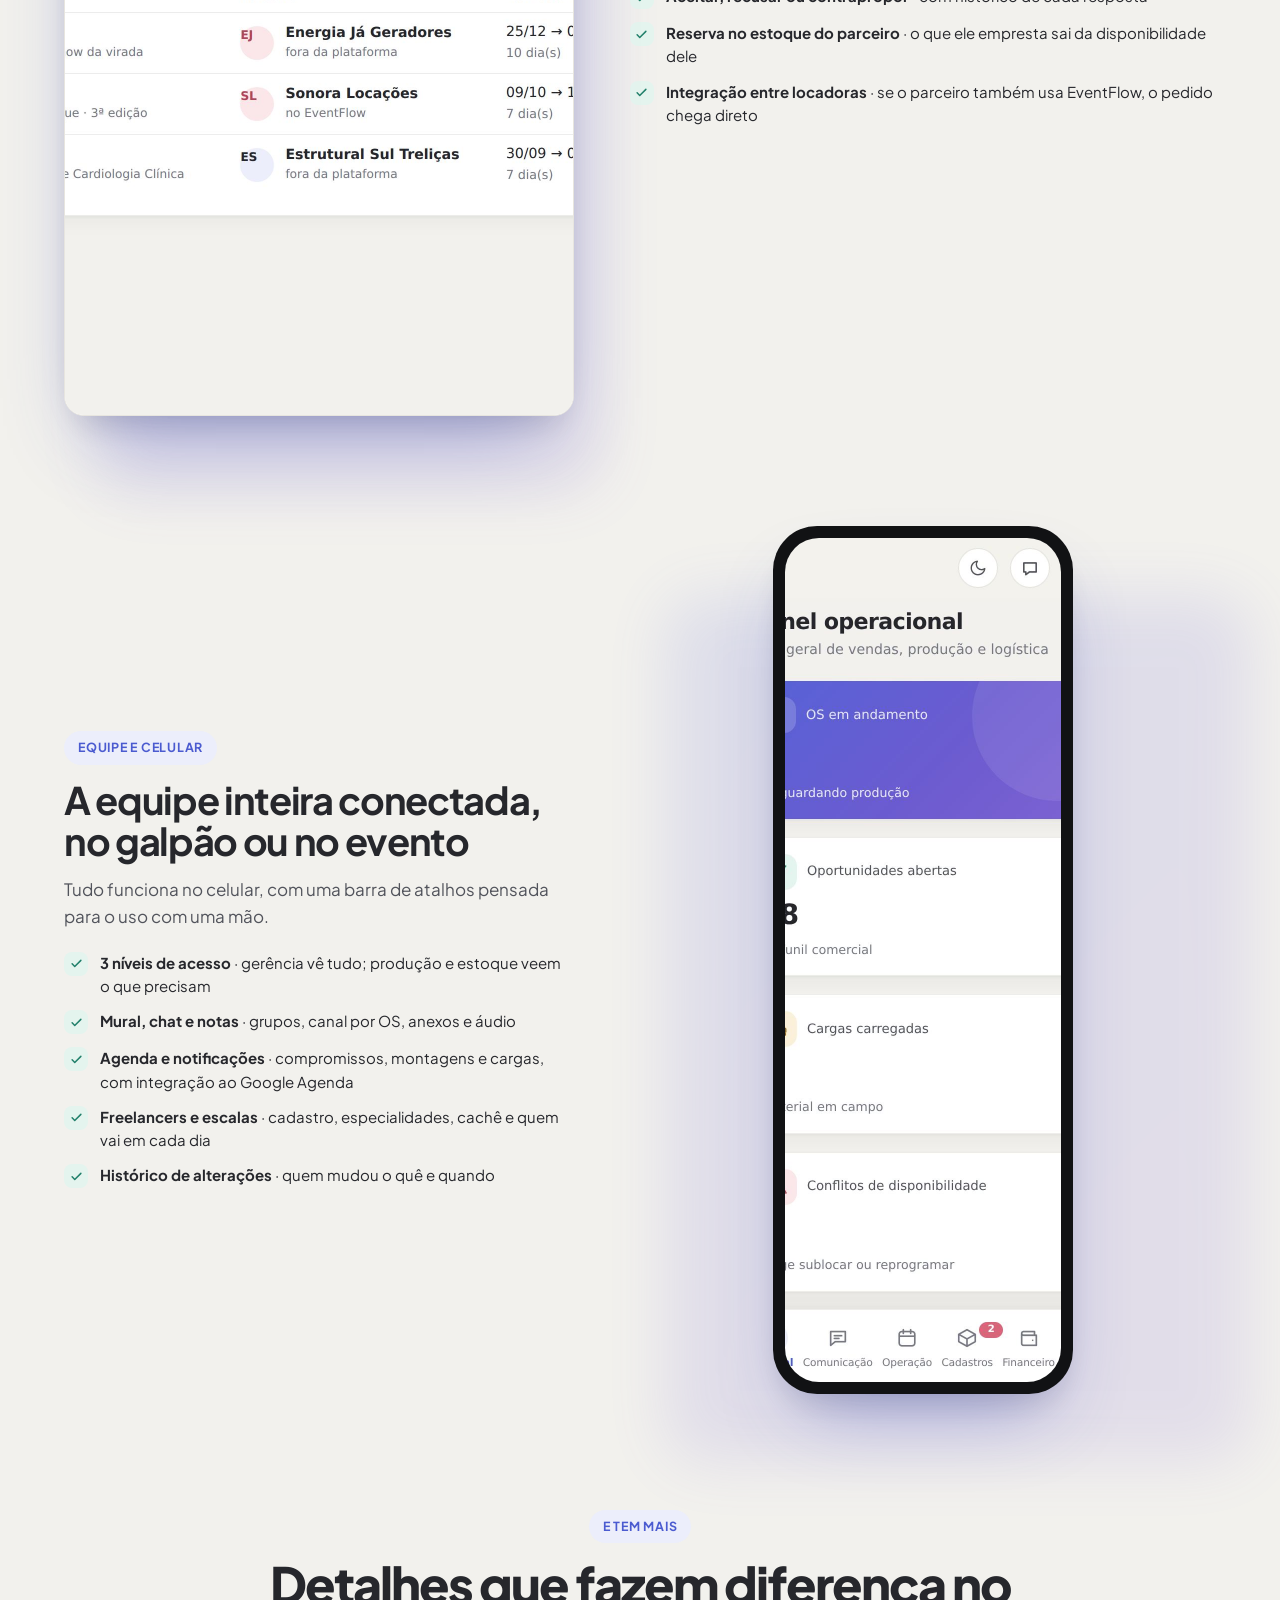
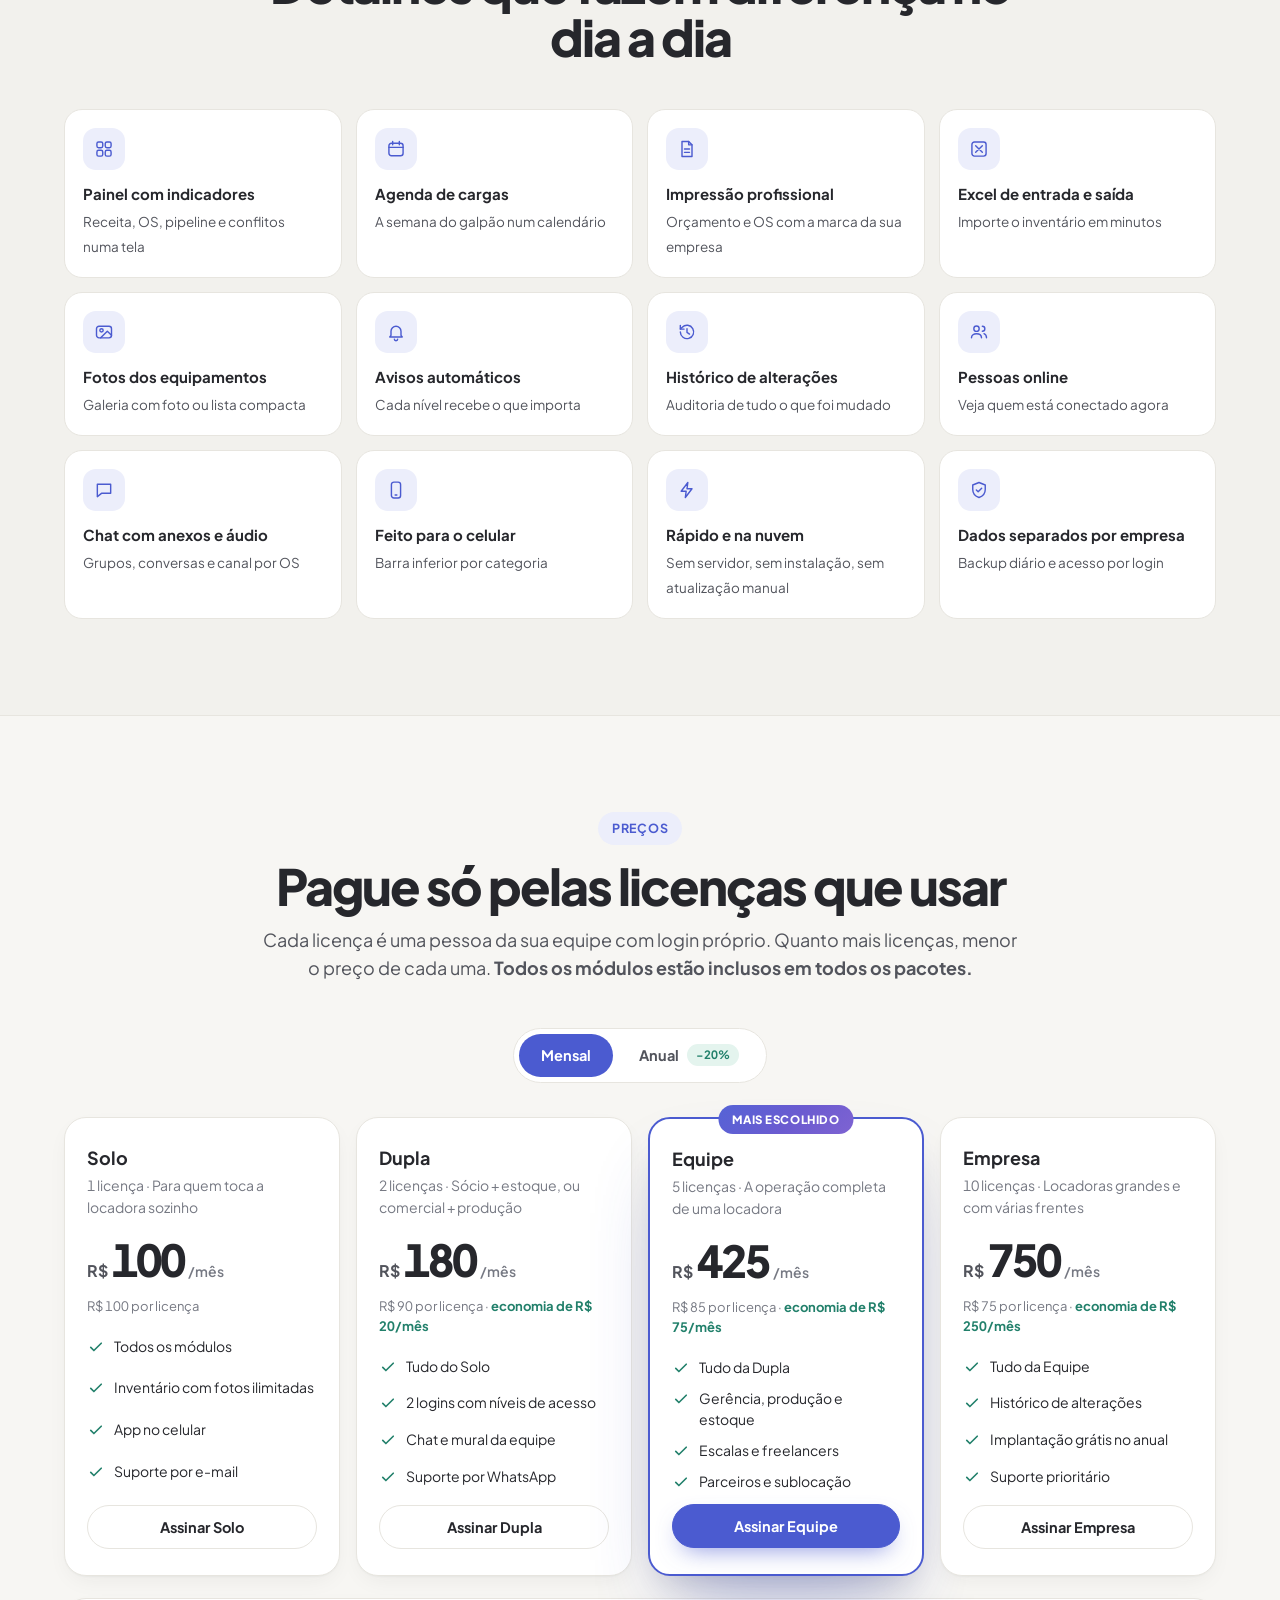
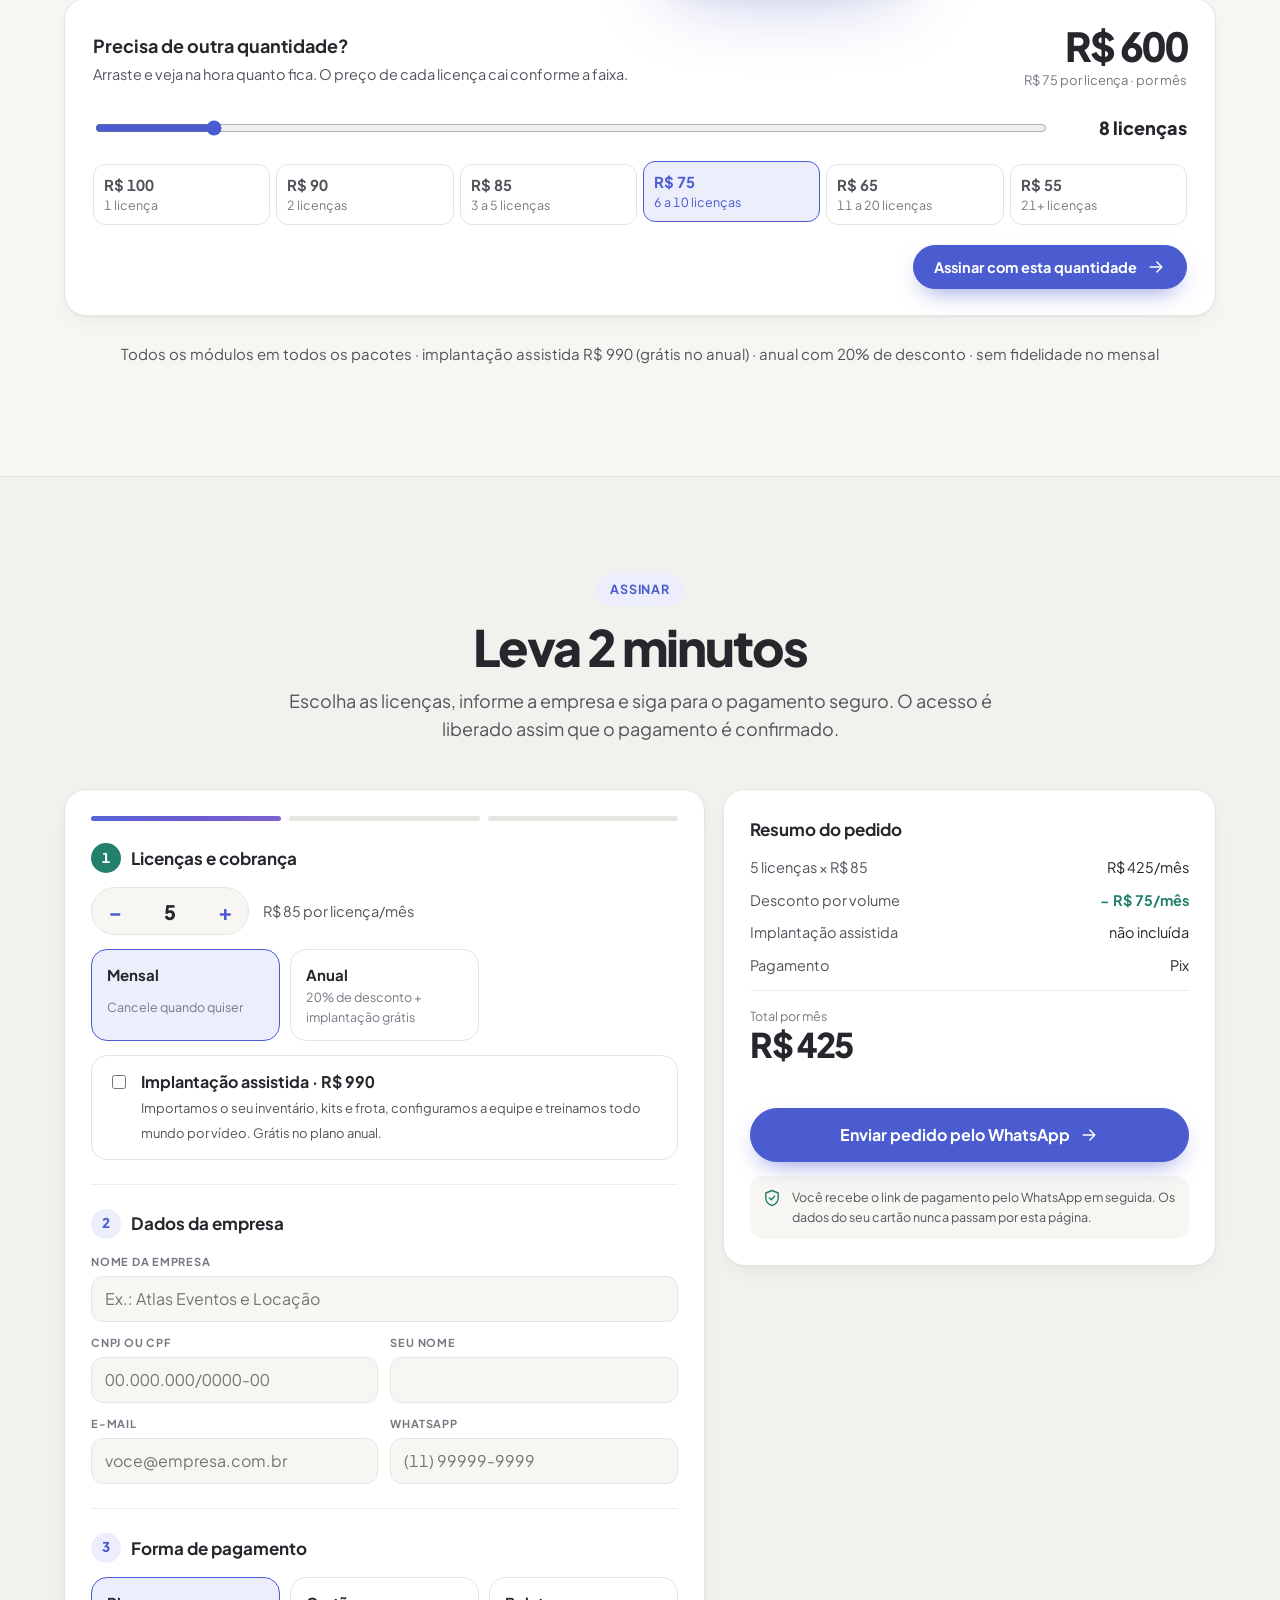
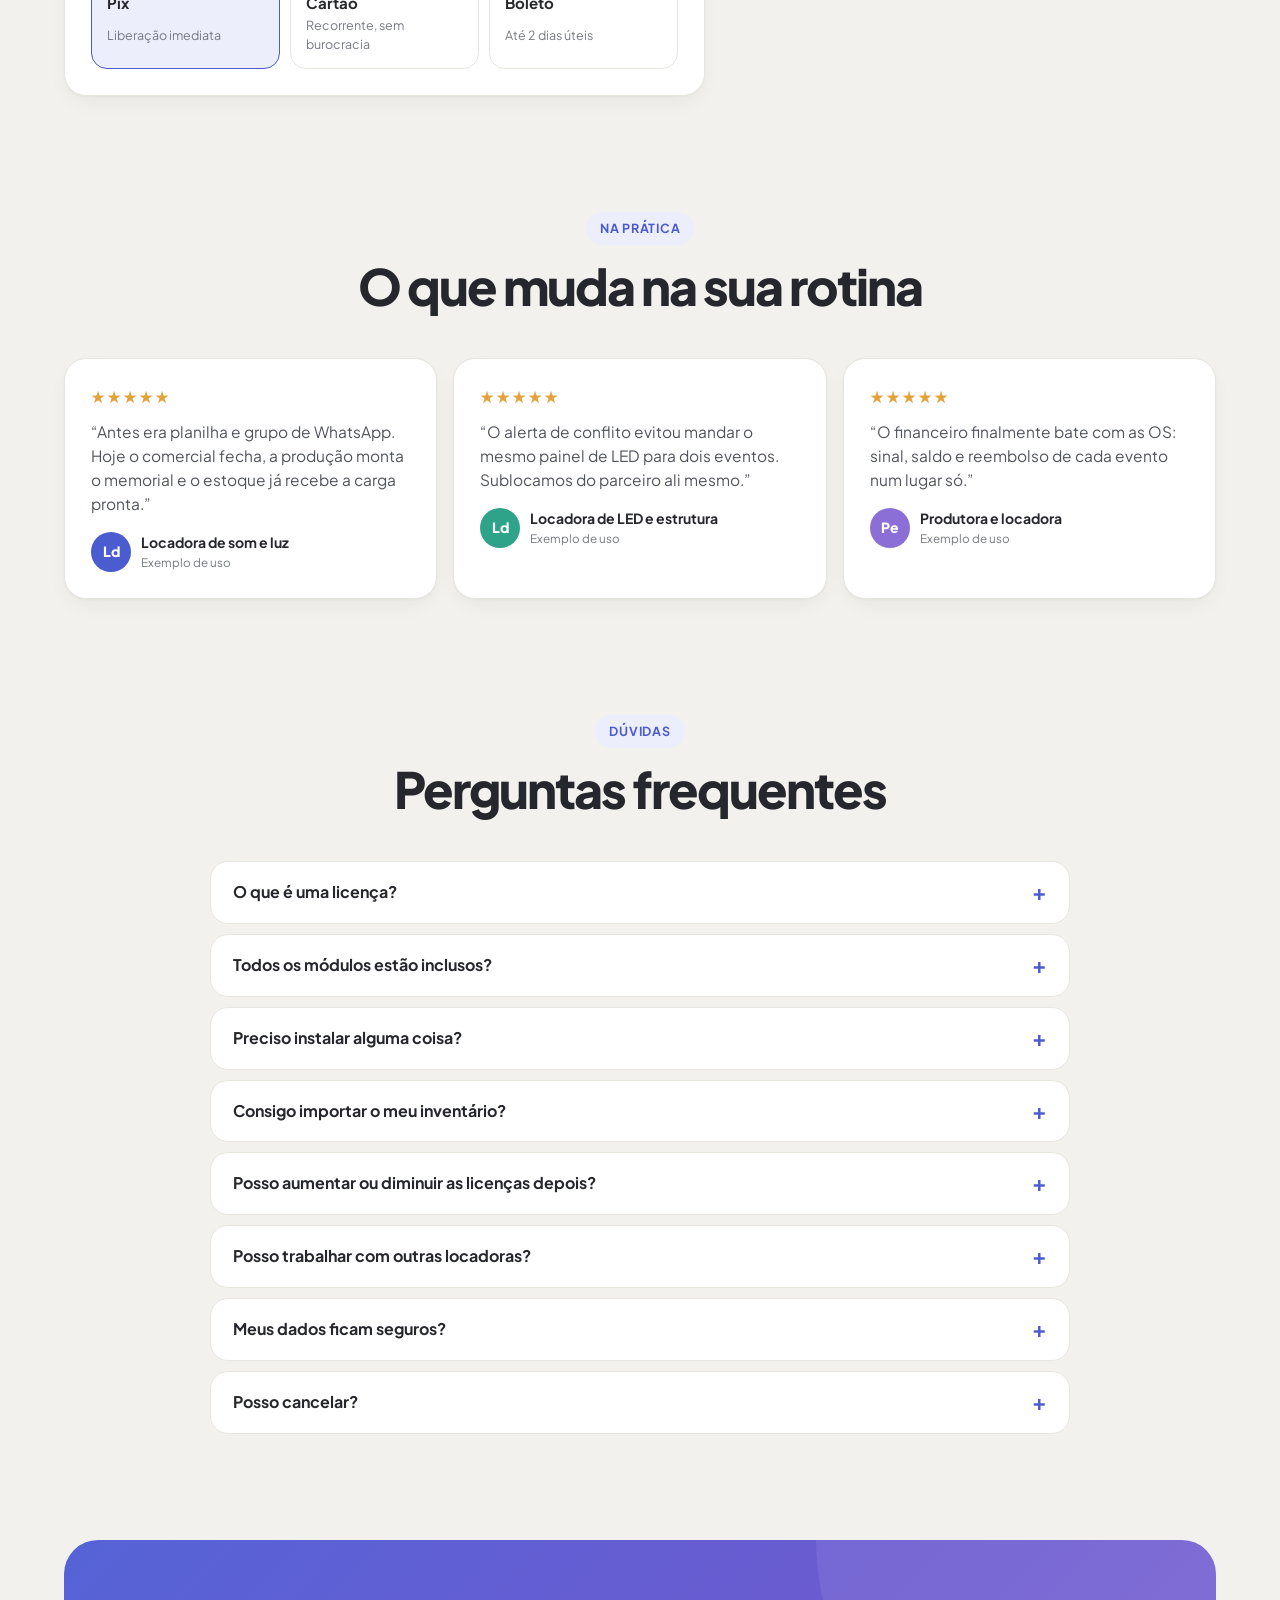
==== commit 1f40e889: "Página de vendas no estilo Bitrix24: prints reais, tour, animações e preço por licença - topo com tí" ====
--- a/publicar/site/index.html
+++ b/publicar/site/index.html
@@ -5,220 +5,355 @@
 <meta name="viewport" content="width=device-width,initial-scale=1,viewport-fit=cover">
 <meta name="color-scheme" content="light dark">
 <title>EventFlow · ERP para locadoras de eventos</title>
-<meta name="description" content="EventFlow: comercial, produção técnica, estoque, cargas, financeiro e equipe de uma locadora de equipamentos para eventos num só lugar.">
+<meta name="description" content="EventFlow: comercial, produção técnica, estoque, cargas, financeiro, parceiros e equipe de uma locadora de equipamentos para eventos num só sistema. A partir de R$ 100 por licença.">
 <link rel="preconnect" href="https://fonts.googleapis.com">
 <link rel="preconnect" href="https://fonts.gstatic.com" crossorigin>
 <link rel="stylesheet" href="https://fonts.googleapis.com/css2?family=Plus+Jakarta+Sans:wght@400;500;600;700;800&display=swap">
 <style>
-/* mesmos tokens do sistema (v6) */
+/* ---------- marca: os mesmos tokens do sistema ---------- */
 :root{
   --bg:#F2F1ED; --sf:#FFFFFF; --sf2:#F7F6F3; --ink:#26272C; --ink2:#52545C; --ink3:#767983; --ln:#E7E5DF; --ln2:#EFEDE8;
   --acc:#4B5BD0; --acc2:#3F4EB8; --accS:#ECEEFB; --on:#FFFFFF;
   --c2:#2FA38A; --c3:#E3A23B; --c4:#D9657B; --c5:#8C6FD6;
   --okS:#E4F4EE; --ok:#22806B; --wS:#FBF0DA; --w:#8E6110;
   --sh:0 1px 2px rgba(38,39,44,.04),0 8px 24px -8px rgba(38,39,44,.08);
+  --shG:0 40px 80px -30px rgba(63,78,184,.45),0 18px 36px -18px rgba(38,39,44,.25);
   --hero:linear-gradient(135deg,#5563D6 0%,#6B5BD0 55%,#7E63D2 100%);
   --f:"Plus Jakarta Sans",system-ui,-apple-system,"Segoe UI",sans-serif;
-  --r:22px; --r2:12px; --rp:99px;
+  --r:22px; --r2:12px; --rp:99px; --e:cubic-bezier(.23,1,.32,1);
 }
 @media (prefers-color-scheme:dark){:root:not([data-theme="light"]){
   --bg:#16171B; --sf:#1F2025; --sf2:#25262C; --ink:#E6E6EA; --ink2:#B4B5BE; --ink3:#8E909B; --ln:#2E2F36; --ln2:#272830;
   --acc:#8D99F0; --acc2:#A3ADF4; --accS:#272A40; --on:#16171B; --c2:#5FCDB4; --c3:#EBB866; --c4:#EC8DA0; --c5:#B39BF0;
   --okS:#1D3A33; --ok:#6FD3BB; --wS:#3B3120; --w:#EBC27A;
-  --sh:0 1px 2px rgba(0,0,0,.3),0 8px 24px -8px rgba(0,0,0,.35);
+  --sh:0 1px 2px rgba(0,0,0,.3),0 8px 24px -8px rgba(0,0,0,.35); --shG:0 40px 80px -30px rgba(0,0,0,.7);
   --hero:linear-gradient(135deg,#3B46A3 0%,#4B3FA0 55%,#573FA3 100%); color-scheme:dark}}
 :root[data-theme="dark"]{
   --bg:#16171B; --sf:#1F2025; --sf2:#25262C; --ink:#E6E6EA; --ink2:#B4B5BE; --ink3:#8E909B; --ln:#2E2F36; --ln2:#272830;
   --acc:#8D99F0; --acc2:#A3ADF4; --accS:#272A40; --on:#16171B; --c2:#5FCDB4; --c3:#EBB866; --c4:#EC8DA0; --c5:#B39BF0;
   --okS:#1D3A33; --ok:#6FD3BB; --wS:#3B3120; --w:#EBC27A;
-  --sh:0 1px 2px rgba(0,0,0,.3),0 8px 24px -8px rgba(0,0,0,.35);
+  --sh:0 1px 2px rgba(0,0,0,.3),0 8px 24px -8px rgba(0,0,0,.35); --shG:0 40px 80px -30px rgba(0,0,0,.7);
   --hero:linear-gradient(135deg,#3B46A3 0%,#4B3FA0 55%,#573FA3 100%); color-scheme:dark}
 
 *{box-sizing:border-box}
-html{scroll-behavior:smooth;scroll-padding-top:84px}
-body{margin:0;background:var(--bg);color:var(--ink);font:400 15px/1.55 var(--f);-webkit-font-smoothing:antialiased;font-variant-numeric:tabular-nums}
+html{scroll-behavior:smooth;scroll-padding-top:80px}
+body{margin:0;background:var(--bg);color:var(--ink);font:400 16px/1.55 var(--f);-webkit-font-smoothing:antialiased;font-variant-numeric:tabular-nums;overflow-x:hidden}
+main,footer{overflow-x:clip}
+img{max-width:100%;display:block}
 a{color:inherit}
 button,input,select{font:inherit;color:inherit}
-.wrap{max-width:1160px;margin:0 auto;padding:0 24px}
+.wrap{max-width:1200px;margin:0 auto;padding:0 24px}
 .ic{width:20px;height:20px;fill:none;stroke:currentColor;stroke-width:1.7;stroke-linecap:round;stroke-linejoin:round;flex:none}
-
-/* topo */
-.top{position:sticky;top:0;z-index:20;background:color-mix(in srgb,var(--bg) 86%,transparent);backdrop-filter:blur(12px);border-bottom:1px solid var(--ln)}
-.top .wrap{display:flex;align-items:center;gap:22px;height:68px}
-.brand{display:flex;align-items:center;gap:10px;text-decoration:none;font-weight:800;font-size:18px;letter-spacing:-.02em}
-.mk{width:32px;height:32px;border-radius:10px;background:var(--hero);display:grid;place-items:center;box-shadow:0 6px 16px -6px rgba(75,91,208,.6)}
-.top nav{display:flex;gap:4px;margin-left:12px}
-.top nav a{text-decoration:none;font-size:14px;font-weight:600;color:var(--ink2);padding:8px 12px;border-radius:var(--rp)}
-.top nav a:hover{background:var(--sf);color:var(--ink)}
 .grow{flex:1}
-.btn{display:inline-flex;align-items:center;justify-content:center;gap:8px;height:42px;padding:0 18px;border-radius:var(--rp);border:1px solid var(--ln);background:var(--sf);
-  font-weight:700;font-size:14px;cursor:pointer;text-decoration:none;white-space:nowrap;transition:transform .15s,border-color .15s,background .15s}
-.btn:hover{border-color:var(--ink3)}
-.btn.pri{background:var(--acc);border-color:var(--acc);color:var(--on)}
-.btn.pri:hover{background:var(--acc2);border-color:var(--acc2)}
-.btn.lg{height:50px;padding:0 24px;font-size:15px}
+
+/* ---------- animações ---------- */
+.rv{opacity:0;transform:translateY(28px);transition:opacity .8s var(--e),transform .8s var(--e);transition-delay:calc(var(--d,0) * 90ms)}
+.rv.vis{opacity:1;transform:none}
+.rv.esq{transform:translateX(-36px)} .rv.dir{transform:translateX(36px)} .rv.zoom{transform:scale(.94)}
+.rv.esq.vis,.rv.dir.vis,.rv.zoom.vis{transform:none}
+@keyframes flutua{0%,100%{transform:translateY(0)}50%{transform:translateY(-10px)}}
+@keyframes entra{from{opacity:0;transform:translateY(16px) scale(.96)}to{opacity:1;transform:none}}
+@keyframes brilho{from{background-position:0% 50%}to{background-position:200% 50%}}
+@keyframes rola{to{transform:translateX(-50%)}}
+@keyframes pulsa{0%{box-shadow:0 0 0 0 rgba(75,91,208,.45)}70%{box-shadow:0 0 0 14px rgba(75,91,208,0)}100%{box-shadow:0 0 0 0 rgba(75,91,208,0)}}
+@keyframes barra{from{width:0}to{width:100%}}
+@media (prefers-reduced-motion:reduce){
+  html{scroll-behavior:auto}
+  *,*::before,*::after{animation:none!important;transition:none!important}
+  .rv{opacity:1;transform:none}
+}
+
+/* ---------- topo ---------- */
+.top{position:fixed;inset:0 0 auto 0;z-index:30;transition:background .3s,box-shadow .3s,border-color .3s;border-bottom:1px solid transparent}
+.top.sol{background:color-mix(in srgb,var(--bg) 88%,transparent);backdrop-filter:blur(14px);border-color:var(--ln)}
+.top .wrap{display:flex;align-items:center;gap:18px;height:70px}
+.brand{display:flex;align-items:center;gap:10px;text-decoration:none;font-weight:800;font-size:19px;letter-spacing:-.02em}
+.mk{width:34px;height:34px;border-radius:11px;background:var(--hero);display:grid;place-items:center;box-shadow:0 6px 16px -6px rgba(75,91,208,.6)}
+.top nav{display:flex;gap:2px;margin-left:14px}
+.top nav a{white-space:nowrap;text-decoration:none;font-size:14.5px;font-weight:600;color:var(--ink2);padding:8px 13px;border-radius:var(--rp);transition:background .2s,color .2s}
+.top nav a:hover,.top nav a.on{background:var(--sf);color:var(--ink)}
+.btn{position:relative;overflow:hidden;display:inline-flex;align-items:center;justify-content:center;gap:9px;height:44px;padding:0 20px;border-radius:var(--rp);border:1px solid var(--ln);background:var(--sf);
+  font-weight:700;font-size:14.5px;cursor:pointer;text-decoration:none;white-space:nowrap;transition:transform .25s var(--e),border-color .2s,background .2s,box-shadow .25s}
+.btn:hover{border-color:var(--ink3);transform:translateY(-2px)}
+.btn:active{transform:translateY(0) scale(.98)}
+.btn.pri{background:var(--acc);border-color:var(--acc);color:var(--on);box-shadow:0 10px 24px -10px rgba(75,91,208,.7)}
+.btn.pri:hover{background:var(--acc2);border-color:var(--acc2);box-shadow:0 16px 30px -12px rgba(75,91,208,.8)}
+.btn.pri::after{content:"";position:absolute;inset:0;background:linear-gradient(110deg,transparent 30%,rgba(255,255,255,.35) 50%,transparent 70%);transform:translateX(-120%);transition:transform .7s var(--e)}
+.btn.pri:hover::after{transform:translateX(120%)}
+.btn.lg{height:54px;padding:0 28px;font-size:16px}
 .btn.ghost{background:none;border-color:transparent}
-.iconbtn{width:42px;padding:0}
-
-/* hero */
-.hero{padding:64px 0 40px;display:grid;grid-template-columns:minmax(0,1.05fr) minmax(0,1fr);gap:48px;align-items:center}
-.eyebrow{display:inline-flex;align-items:center;gap:8px;font-size:12.5px;font-weight:700;letter-spacing:.06em;text-transform:uppercase;color:var(--acc);background:var(--accS);padding:6px 12px;border-radius:var(--rp)}
-h1{font-size:clamp(34px,4.6vw,54px);line-height:1.06;letter-spacing:-.035em;margin:18px 0 16px;font-weight:800}
-h1 em{font-style:normal;background:var(--hero);-webkit-background-clip:text;background-clip:text;color:transparent;padding:0 .08em .06em 0;-webkit-box-decoration-break:clone;box-decoration-break:clone}
-.lead{font-size:18px;color:var(--ink2);max-width:540px;margin:0 0 28px}
-.ctas{display:flex;gap:10px;flex-wrap:wrap}
-.provas{display:flex;gap:22px;flex-wrap:wrap;margin-top:28px;color:var(--ink3);font-size:13.5px}
+.btn.pulso{animation:pulsa 2.4s infinite}
+.iconbtn{width:44px;padding:0}
+.btn .ic{transition:transform .25s var(--e)}
+.btn:hover .ic.seta{transform:translateX(4px)}
+
+/* ---------- hero ---------- */
+.hero{position:relative;padding:150px 0 70px;text-align:center;overflow:hidden}
+.hero::before{content:"";position:absolute;inset:-20% -10% auto;height:760px;background:radial-gradient(60% 50% at 50% 30%,rgba(107,91,208,.20),transparent 70%),radial-gradient(40% 40% at 85% 10%,rgba(47,163,138,.14),transparent 70%);pointer-events:none}
+.eyebrow{display:inline-flex;align-items:center;gap:8px;font-size:12.5px;font-weight:700;letter-spacing:.06em;text-transform:uppercase;color:var(--acc);background:var(--accS);padding:7px 14px;border-radius:var(--rp)}
+.eyebrow .pt{width:8px;height:8px;border-radius:50%;background:var(--c2);animation:pulsa 2s infinite}
+h1{position:relative;font-size:clamp(34px,5.6vw,68px);line-height:1.02;letter-spacing:-.045em;margin:22px auto 20px;font-weight:800;max-width:980px}
+.grad{background:linear-gradient(90deg,#5563D6,#8C6FD6,#2FA38A,#5563D6);background-size:200% auto;-webkit-background-clip:text;background-clip:text;color:transparent;animation:brilho 6s linear infinite;padding:0 .06em .08em 0}
+.troca{display:inline-block;text-align:left}
+h1 .l1,h1 .l2{display:block}
+h1 .l1{white-space:nowrap}
+@media (max-width:700px){h1 .l1{white-space:normal}h1 .troca{display:block;text-align:center}}
+.troca span{display:inline-block;animation:entra .55s var(--e)}
+.lead{position:relative;font-size:clamp(17px,1.6vw,20px);color:var(--ink2);max-width:720px;margin:0 auto 34px}
+.ctas{position:relative;display:flex;gap:12px;flex-wrap:wrap;justify-content:center}
+.provas{position:relative;display:flex;gap:24px;flex-wrap:wrap;justify-content:center;margin-top:26px;color:var(--ink3);font-size:14px}
 .provas span{display:flex;align-items:center;gap:7px}
-.provas .ic{width:17px;height:17px;color:var(--ok)}
-
-/* mini painel (o mesmo visual do sistema) */
-.painel{background:var(--sf);border:1px solid var(--ln);border-radius:28px;box-shadow:var(--sh);padding:18px;display:grid;gap:12px}
-.painel .bar{display:flex;align-items:center;gap:8px;padding:2px 4px 6px}
-.painel .bar i{width:10px;height:10px;border-radius:50%;background:var(--ln)}
-.painel .bar b{margin-left:8px;font-size:13px}
-.kpis{display:grid;grid-template-columns:1.2fr 1fr 1fr;gap:10px}
-.kpi{background:var(--sf2);border-radius:18px;padding:14px}
-.kpi small{display:block;font-size:11.5px;color:var(--ink3);font-weight:600}
-.kpi strong{display:block;font-size:22px;font-weight:800;letter-spacing:-.02em;margin-top:4px}
-.kpi.h{background:var(--hero);color:#fff}
-.kpi.h small{color:rgba(255,255,255,.8)}
-.kpi .ok{font-size:11.5px;color:var(--ok);font-weight:700}
-.kpi.h .ok{color:#fff;opacity:.85}
-.grafico{background:var(--sf2);border-radius:18px;padding:14px;display:flex;align-items:flex-end;gap:8px;height:150px}
-.grafico div{flex:1;border-radius:8px 8px 4px 4px;background:var(--accS);position:relative}
-.grafico div.on{background:var(--acc)}
-.linhas{display:grid;gap:8px}
-.linha{display:flex;align-items:center;gap:10px;background:var(--sf2);border-radius:14px;padding:10px 12px;font-size:13px}
-.linha .av{width:30px;height:30px;border-radius:50%;display:grid;place-items:center;font-size:11px;font-weight:800;color:#fff;flex:none}
-.linha b{display:block;font-size:13px}
-.linha small{color:var(--ink3);font-size:11.5px}
-.pill{margin-left:auto;font-size:10.5px;font-weight:700;letter-spacing:.04em;text-transform:uppercase;padding:4px 9px;border-radius:var(--rp);background:var(--okS);color:var(--ok);white-space:nowrap}
-.pill.w{background:var(--wS);color:var(--w)}
-
-/* seções */
-section{padding:56px 0}
-.sh{max-width:680px;margin-bottom:30px}
-.sh .eyebrow{margin-bottom:12px}
-h2{font-size:clamp(26px,3.2vw,38px);letter-spacing:-.03em;line-height:1.12;margin:0 0 10px;font-weight:800}
-.sh p{margin:0;color:var(--ink2);font-size:16.5px}
-.grid3{display:grid;grid-template-columns:repeat(3,minmax(0,1fr));gap:16px}
-.card{background:var(--sf);border:1px solid var(--ln);border-radius:var(--r);box-shadow:var(--sh);padding:22px}
-.vant .ico{width:44px;height:44px;border-radius:14px;display:grid;place-items:center;background:var(--accS);color:var(--acc);margin-bottom:14px}
-.vant h3{margin:0 0 6px;font-size:17px;letter-spacing:-.01em}
-.vant p{margin:0;color:var(--ink2);font-size:14.5px}
-.vant ul{margin:12px 0 0;padding:0;list-style:none;display:grid;gap:6px;font-size:13.5px;color:var(--ink2)}
-.vant li{display:flex;gap:8px}
-.vant li::before{content:"";width:6px;height:6px;border-radius:50%;background:var(--acc);margin-top:8px;flex:none}
-.numeros{display:grid;grid-template-columns:repeat(4,minmax(0,1fr));gap:16px;margin-top:16px}
-.numeros .card{padding:20px 22px}
-.numeros strong{display:block;font-size:30px;font-weight:800;letter-spacing:-.03em}
-.numeros span{color:var(--ink3);font-size:13.5px}
-
-/* planos */
-.ciclo{display:inline-flex;background:var(--sf);border:1px solid var(--ln);border-radius:var(--rp);padding:4px;gap:4px;margin-bottom:24px}
-.ciclo button{border:0;background:none;border-radius:var(--rp);padding:9px 18px;font-weight:700;font-size:14px;cursor:pointer;color:var(--ink2);display:flex;align-items:center;gap:8px}
-.ciclo button.on{background:var(--acc);color:var(--on)}
-.ciclo .tagd{font-size:11px;background:var(--okS);color:var(--ok);padding:2px 8px;border-radius:var(--rp)}
-.ciclo button.on .tagd{background:rgba(255,255,255,.22);color:inherit}
-.planos{display:grid;grid-template-columns:repeat(3,minmax(0,1fr));gap:16px;align-items:stretch}
-.plano{display:flex;flex-direction:column;gap:14px;position:relative}
-.plano.dest{border:2px solid var(--acc);box-shadow:0 20px 40px -20px rgba(75,91,208,.45)}
-.plano .selo{position:absolute;top:-13px;left:22px;background:var(--hero);color:#fff;font-size:11.5px;font-weight:800;letter-spacing:.04em;text-transform:uppercase;padding:5px 12px;border-radius:var(--rp)}
-.plano h3{margin:0;font-size:19px}
-.plano .para{color:var(--ink3);font-size:13.5px;margin:-8px 0 0}
-.preco{display:flex;align-items:baseline;gap:4px}
-.preco b{font-size:40px;font-weight:800;letter-spacing:-.04em}
-.preco span{color:var(--ink3);font-size:14px;font-weight:600}
-.preco-sub{color:var(--ink3);font-size:12.5px;margin-top:-10px;min-height:19px}
-.plano ul{list-style:none;margin:0;padding:0;display:grid;gap:9px;font-size:14px;flex:1}
-.plano li{display:flex;gap:9px;align-items:flex-start}
-.plano li .ic{width:18px;height:18px;color:var(--ok);margin-top:2px}
-.plano li.nao{color:var(--ink3)}
-.plano li.nao .ic{color:var(--ink3)}
-.obs-planos{margin-top:16px;color:var(--ink3);font-size:13px}
-
-/* compra */
-.compra{display:grid;grid-template-columns:minmax(0,1.35fr) minmax(0,1fr);gap:16px;align-items:start}
+.provas .ic{width:18px;height:18px;color:var(--ok)}
+
+/* tela do sistema com cartões flutuando */
+.palco{position:relative;max-width:1080px;margin:64px auto 0;perspective:1600px}
+.janela{position:relative;border-radius:20px;background:var(--sf);border:1px solid var(--ln);box-shadow:var(--shG);overflow:hidden;transform:rotateX(14deg) scale(.96);transform-origin:50% 0;transition:transform 1.2s var(--e)}
+.palco.vis .janela{transform:rotateX(0) scale(1)}
+.janela .barra{display:flex;align-items:center;gap:7px;padding:11px 14px;border-bottom:1px solid var(--ln);background:var(--sf2)}
+.janela .barra i{width:11px;height:11px;border-radius:50%;background:#E5675A}
+.janela .barra i:nth-child(2){background:#E8B64C}.janela .barra i:nth-child(3){background:#5BBE6B}
+.janela .barra span{margin:0 auto;font-size:12px;color:var(--ink3);background:var(--sf);border:1px solid var(--ln);padding:3px 14px;border-radius:8px}
+.janela img{width:100%;aspect-ratio:16/10;object-fit:cover;object-position:top}
+.flut{position:absolute;display:flex;align-items:center;gap:11px;background:var(--sf);border:1px solid var(--ln);border-radius:16px;padding:11px 14px;box-shadow:var(--sh),0 20px 40px -20px rgba(38,39,44,.35);
+  font-size:13.5px;text-align:left;opacity:0;z-index:2}
+.palco.vis .flut{animation:entra .7s var(--e) forwards,flutua 5s ease-in-out infinite;animation-delay:calc(.6s + var(--d) * .35s),calc(1.4s + var(--d) * .35s)}
+.flut b{display:block;font-size:13.5px}
+.flut small{color:var(--ink3);font-size:12px}
+.flut .bol{width:36px;height:36px;border-radius:12px;display:grid;place-items:center;flex:none}
+.f1{left:-46px;top:16%}.f2{right:-40px;top:34%}.f3{left:-30px;bottom:12%}.f4{right:-26px;bottom:-14px}
+
+/* faixa de segmentos */
+.marquee{overflow:hidden;padding:30px 0;border-block:1px solid var(--ln);background:var(--sf2);-webkit-mask:linear-gradient(90deg,transparent,#000 10%,#000 90%,transparent);mask:linear-gradient(90deg,transparent,#000 10%,#000 90%,transparent)}
+.marquee .trilho{display:flex;gap:14px;width:max-content;animation:rola 38s linear infinite}
+.marquee:hover .trilho{animation-play-state:paused}
+.chip{display:inline-flex;align-items:center;gap:9px;background:var(--sf);border:1px solid var(--ln);padding:10px 18px;border-radius:var(--rp);font-weight:700;font-size:14.5px;white-space:nowrap}
+.chip i{width:9px;height:9px;border-radius:50%}
+
+/* ---------- seções ---------- */
+section{padding:96px 0}
+.sh{max-width:760px;margin:0 auto 46px;text-align:center}
+.sh.esq{margin-left:0;text-align:left}
+.sh .eyebrow{margin-bottom:14px}
+h2{font-size:clamp(30px,4vw,50px);letter-spacing:-.04em;line-height:1.06;margin:0 0 14px;font-weight:800}
+.sh p{margin:0;color:var(--ink2);font-size:18px}
+
+/* números */
+.numeros{display:grid;grid-template-columns:repeat(4,minmax(0,1fr));gap:16px}
+.num{background:var(--sf);border:1px solid var(--ln);border-radius:var(--r);padding:26px;box-shadow:var(--sh)}
+.num strong{display:block;font-size:44px;font-weight:800;letter-spacing:-.04em;line-height:1;background:var(--hero);-webkit-background-clip:text;background-clip:text;color:transparent}
+.num span{display:block;margin-top:10px;color:var(--ink2);font-size:14.5px}
+
+/* tour interativo */
+.tour{display:grid;grid-template-columns:minmax(0,380px) minmax(0,1fr);gap:28px;align-items:start}
+.abas{display:grid;gap:8px}
+.aba{position:relative;overflow:hidden;text-align:left;background:transparent;border:1px solid transparent;border-radius:18px;padding:16px 18px;cursor:pointer;transition:background .3s,border-color .3s}
+.aba:hover{background:var(--sf)}
+.aba.on{background:var(--sf);border-color:var(--ln);box-shadow:var(--sh)}
+.aba .t{display:flex;align-items:center;gap:12px;font-weight:800;font-size:16.5px}
+.aba .t .ic{width:22px;height:22px;color:var(--ink3);transition:color .3s}
+.aba.on .t .ic{color:var(--acc)}
+.aba p{margin:8px 0 0 34px;color:var(--ink2);font-size:14.5px;display:none}
+.aba.on p{display:block;animation:entra .5s var(--e)}
+.aba .prog{position:absolute;left:0;bottom:0;height:3px;background:var(--hero);width:0}
+.aba.on .prog{animation:barra var(--tempo,7s) linear forwards}
+.tour.parado .aba.on .prog{animation:none;width:100%}
+.vitrine{position:sticky;top:96px}
+.vitrine .janela{transform:none}
+.vitrine img{transition:opacity .45s var(--e),transform .6s var(--e)}
+.vitrine img.saindo{opacity:0;transform:scale(1.015)}
+
+/* funcionalidades detalhadas */
+.mods{display:grid;gap:110px}
+.mod{display:grid;grid-template-columns:minmax(0,1fr) minmax(0,1.15fr);gap:56px;align-items:center}
+.mod.inv .txt{order:2}
+.mod .eyebrow{margin-bottom:14px}
+.mod h3{font-size:clamp(26px,3vw,38px);letter-spacing:-.035em;line-height:1.1;margin:0 0 14px}
+.mod .txt>p{color:var(--ink2);font-size:17px;margin:0 0 22px}
+.lista{list-style:none;margin:0;padding:0;display:grid;gap:12px}
+.lista li{display:flex;gap:12px;align-items:flex-start;font-size:15px}
+.lista .ck{width:24px;height:24px;border-radius:8px;background:var(--okS);color:var(--ok);display:grid;place-items:center;flex:none;margin-top:1px}
+.lista .ck .ic{width:15px;height:15px;stroke-width:2.4}
+.lista b{font-weight:700}
+.img{position:relative}
+.img .janela{transform:none}
+.img .janela img{aspect-ratio:16/10}
+.img::before{content:"";position:absolute;inset:8% -6% -8% 6%;background:var(--hero);opacity:.13;border-radius:40px;filter:blur(30px);z-index:-1}
+.cel{max-width:300px;margin:0 auto;border-radius:44px;padding:12px;background:#111214;box-shadow:var(--shG)}
+.cel img{border-radius:34px;aspect-ratio:390/844;object-fit:cover;object-position:top}
+
+/* tudo incluso */
+.grade{display:grid;grid-template-columns:repeat(4,minmax(0,1fr));gap:14px}
+.mini{background:var(--sf);border:1px solid var(--ln);border-radius:18px;padding:18px;transition:transform .35s var(--e),box-shadow .35s,border-color .35s}
+.mini:hover{transform:translateY(-6px);box-shadow:var(--shG);border-color:transparent}
+.mini .ico{width:42px;height:42px;border-radius:13px;display:grid;place-items:center;background:var(--accS);color:var(--acc);margin-bottom:12px;transition:transform .4s var(--e)}
+.mini:hover .ico{transform:rotate(-8deg) scale(1.08)}
+.mini b{display:block;font-size:15px;margin-bottom:4px}
+.mini span{color:var(--ink2);font-size:13.5px}
+
+/* ---------- preços ---------- */
+.precos{background:var(--sf2);border-block:1px solid var(--ln)}
+.ciclo{display:flex;width:max-content;margin:0 auto 34px;background:var(--sf);border:1px solid var(--ln);border-radius:var(--rp);padding:5px;gap:4px;position:relative}
+.ciclo button{position:relative;z-index:1;border:0;background:none;border-radius:var(--rp);padding:10px 22px;font-weight:700;font-size:14.5px;cursor:pointer;color:var(--ink2);display:flex;align-items:center;gap:8px;transition:color .3s}
+.ciclo button.on{color:var(--on)}
+.ciclo .bolha{position:absolute;top:5px;bottom:5px;border-radius:var(--rp);background:var(--acc);transition:left .45s var(--e),width .45s var(--e);z-index:0}
+.ciclo .tagd{font-size:11.5px;background:var(--okS);color:var(--ok);padding:2px 9px;border-radius:var(--rp)}
+.ciclo button.on .tagd{background:rgba(255,255,255,.25);color:inherit}
+.pacotes{display:grid;grid-template-columns:repeat(4,minmax(0,1fr));gap:16px;align-items:stretch}
+.pac{position:relative;display:flex;flex-direction:column;gap:12px;background:var(--sf);border:1px solid var(--ln);border-radius:var(--r);padding:26px 22px;box-shadow:var(--sh);transition:transform .4s var(--e),box-shadow .4s}
+.pac:hover{transform:translateY(-8px);box-shadow:var(--shG)}
+.pac.dest{border:2px solid var(--acc);box-shadow:var(--shG)}
+.pac .selo{position:absolute;top:-14px;left:50%;transform:translateX(-50%);background:var(--hero);color:#fff;font-size:11.5px;font-weight:800;letter-spacing:.05em;text-transform:uppercase;padding:6px 14px;border-radius:var(--rp);white-space:nowrap}
+.pac h3{margin:0;font-size:18px}
+.pac .qtd{color:var(--ink3);font-size:14px;margin-top:-8px}
+.valor{display:flex;align-items:baseline;gap:4px;margin-top:6px}
+.valor small{font-size:16px;font-weight:700;color:var(--ink2)}
+.valor b{font-size:44px;font-weight:800;letter-spacing:-.045em;line-height:1}
+.valor span{color:var(--ink3);font-size:14px;font-weight:600}
+.cada{font-size:13px;color:var(--ink3);min-height:20px}
+.cada .econ{color:var(--ok);font-weight:700}
+.pac ul{list-style:none;margin:8px 0 0;padding:0;display:grid;gap:9px;font-size:14px;flex:1}
+.pac li{display:flex;gap:9px}
+.pac li .ic{width:18px;height:18px;color:var(--ok);margin-top:2px;stroke-width:2.2}
+.calc{margin-top:22px;display:grid;grid-template-columns:minmax(0,1fr) auto;gap:20px 36px;align-items:center;background:var(--sf);border:1px solid var(--ln);border-radius:var(--r);padding:26px 28px;box-shadow:var(--sh)}
+.calc h3{margin:0 0 4px;font-size:18px}
+.calc p{margin:0;color:var(--ink2);font-size:14.5px}
+.faixas{grid-column:1/-1;display:flex;gap:6px;flex-wrap:wrap}
+.faixa{flex:1;min-width:110px;border:1px solid var(--ln);border-radius:12px;padding:8px 10px;font-size:12.5px;color:var(--ink3);transition:all .3s var(--e)}
+.faixa b{display:block;font-size:15px;color:var(--ink2)}
+.faixa.on{border-color:var(--acc);background:var(--accS);color:var(--acc);transform:translateY(-3px)}
+.faixa.on b{color:var(--acc)}
+.slider{grid-column:1/-1;display:flex;align-items:center;gap:18px}
+.slider input{flex:1;accent-color:var(--acc);height:28px}
+.slider output{font-weight:800;font-size:18px;min-width:120px;text-align:right}
+.calc .res{text-align:right}
+.calc .res b{display:block;font-size:40px;font-weight:800;letter-spacing:-.04em;line-height:1.05}
+.calc .res small{color:var(--ink3);font-size:13px}
+.inclui{margin-top:26px;text-align:center;color:var(--ink2);font-size:15px}
+
+/* ---------- compra ---------- */
+.compra{display:grid;grid-template-columns:minmax(0,1.3fr) minmax(0,1fr);gap:18px;align-items:start}
+.card{background:var(--sf);border:1px solid var(--ln);border-radius:var(--r);box-shadow:var(--sh);padding:26px}
+.passos{display:flex;gap:8px;margin-bottom:22px}
+.passo{flex:1;height:5px;border-radius:9px;background:var(--ln);overflow:hidden}
+.passo i{display:block;height:100%;width:0;background:var(--hero);transition:width .5s var(--e)}
+.passo.ok i{width:100%}
 .etapa{display:flex;align-items:center;gap:10px;margin:0 0 14px}
-.etapa .n{width:28px;height:28px;border-radius:50%;background:var(--accS);color:var(--acc);display:grid;place-items:center;font-weight:800;font-size:13px}
-.etapa h3{margin:0;font-size:16px}
-.bloco+.bloco{border-top:1px solid var(--ln2);margin-top:22px;padding-top:22px}
+.etapa .n{width:30px;height:30px;border-radius:50%;background:var(--accS);color:var(--acc);display:grid;place-items:center;font-weight:800;font-size:13.5px;transition:background .3s,color .3s}
+.etapa.ok .n{background:var(--ok);color:#fff}
+.etapa h3{margin:0;font-size:17px}
+.bloco+.bloco{border-top:1px solid var(--ln2);margin-top:24px;padding-top:24px}
+.qtdbox{display:flex;align-items:center;gap:14px;flex-wrap:wrap}
+.stepper{display:flex;align-items:center;border:1px solid var(--ln);border-radius:var(--rp);background:var(--sf2)}
+.stepper button{width:46px;height:46px;border:0;background:none;font-size:22px;font-weight:700;cursor:pointer;border-radius:50%;color:var(--acc)}
+.stepper button:hover{background:var(--accS)}
+.stepper input{width:64px;text-align:center;border:0;background:none;font-size:20px;font-weight:800;height:46px;outline:none;-moz-appearance:textfield}
+.stepper input::-webkit-inner-spin-button{-webkit-appearance:none}
 .escolhas{display:grid;grid-template-columns:repeat(3,minmax(0,1fr));gap:10px}
-.escolha{border:1.5px solid var(--ln);border-radius:16px;padding:12px 14px;cursor:pointer;background:var(--sf);text-align:left;display:grid;gap:2px;transition:border-color .15s,background .15s}
-.escolha b{font-size:14.5px}
+.escolha{border:1.5px solid var(--ln);border-radius:16px;padding:13px 15px;cursor:pointer;background:var(--sf);text-align:left;display:grid;gap:2px;transition:border-color .2s,background .2s,transform .25s var(--e)}
+.escolha:hover{transform:translateY(-2px)}
+.escolha b{font-size:15px}
 .escolha small{color:var(--ink3);font-size:12.5px}
 .escolha.on{border-color:var(--acc);background:var(--accS)}
+.opcao{display:flex;gap:12px;align-items:flex-start;border:1.5px solid var(--ln);border-radius:16px;padding:14px 16px;cursor:pointer;margin-top:14px;transition:border-color .2s,background .2s}
+.opcao:has(input:checked){border-color:var(--acc);background:var(--accS)}
+.opcao input{width:20px;height:20px;accent-color:var(--acc);margin-top:2px}
+.opcao b{display:block}
+.opcao small{color:var(--ink2);font-size:13px}
 .campos{display:grid;grid-template-columns:repeat(2,minmax(0,1fr));gap:12px}
 .campo{display:grid;gap:6px}
 .campo.w{grid-column:1/-1}
 .campo label{font-size:11px;font-weight:700;letter-spacing:.07em;text-transform:uppercase;color:var(--ink3)}
-.campo input,.campo select{height:44px;border:1px solid var(--ln);border-radius:var(--r2);background:var(--sf2);padding:0 12px;outline:none;width:100%}
-.campo input:focus,.campo select:focus{border-color:var(--acc);box-shadow:0 0 0 3px var(--accS);background:var(--sf)}
-.campo input[aria-invalid="true"]{border-color:var(--c4)}
-.usuarios{display:flex;align-items:center;gap:12px}
-.usuarios input[type=range]{flex:1;accent-color:var(--acc);height:auto;border:0;background:none;padding:0;box-shadow:none}
-.usuarios output{min-width:84px;text-align:right;font-weight:800}
-.dica{color:var(--ink3);font-size:12.5px;margin:8px 0 0}
-.resumo{position:sticky;top:90px;display:grid;gap:14px}
-.resumo h3{margin:0;font-size:16px}
-.res-linhas{display:grid;gap:9px;font-size:14px}
-.res-linhas div{display:flex;justify-content:space-between;gap:12px}
-.res-linhas span{color:var(--ink2)}
-.res-linhas .desc b{color:var(--ok)}
-.total{display:flex;justify-content:space-between;align-items:baseline;border-top:1px solid var(--ln2);padding-top:14px}
-.total b{font-size:28px;font-weight:800;letter-spacing:-.03em}
+.campo input{height:46px;border:1px solid var(--ln);border-radius:var(--r2);background:var(--sf2);padding:0 13px;outline:none;width:100%;transition:border-color .2s,box-shadow .2s,background .2s}
+.campo input:focus{border-color:var(--acc);box-shadow:0 0 0 4px var(--accS);background:var(--sf)}
+.campo input[aria-invalid="true"]{border-color:var(--c4);animation:treme .35s}
+@keyframes treme{25%{transform:translateX(-4px)}75%{transform:translateX(4px)}}
+.resumo{position:sticky;top:92px;display:grid;gap:14px}
+.resumo h3{margin:0;font-size:17px}
+.res-linhas{display:grid;gap:10px;font-size:14.5px}
+.res-linhas div{display:flex;justify-content:space-between;gap:12px;animation:entra .4s var(--e)}
+.res-linhas span:first-child{color:var(--ink2)}
+.res-linhas .desc span:last-child{color:var(--ok);font-weight:700}
+.total{display:flex;justify-content:space-between;align-items:flex-end;border-top:1px solid var(--ln2);padding-top:16px;gap:12px}
+.total b{display:block;font-size:34px;font-weight:800;letter-spacing:-.04em;line-height:1.05}
 .total small{color:var(--ink3);font-size:12.5px;display:block}
 .seguro{display:flex;gap:10px;align-items:flex-start;background:var(--sf2);border-radius:14px;padding:12px;font-size:12.5px;color:var(--ink2)}
 .seguro .ic{color:var(--ok)}
-.erro{color:var(--c4);font-size:13px;font-weight:600;min-height:18px;margin:0}
-.ok-envio{background:var(--okS);color:var(--ok);border-radius:14px;padding:12px 14px;font-size:13.5px;font-weight:600}
-
-/* perguntas e rodapé */
-.faq{display:grid;gap:10px;max-width:820px}
-details{background:var(--sf);border:1px solid var(--ln);border-radius:18px;padding:16px 20px}
-summary{cursor:pointer;font-weight:700;list-style:none;display:flex;justify-content:space-between;gap:12px}
+.erro{color:var(--c4);font-size:13.5px;font-weight:600;min-height:18px;margin:0}
+.okbox{background:var(--okS);color:var(--ok);border-radius:14px;padding:14px;font-size:14px;font-weight:600;animation:entra .5s var(--e)}
+
+/* ---------- prova social, dúvidas, final ---------- */
+.depo{display:grid;grid-template-columns:repeat(3,minmax(0,1fr));gap:16px}
+.depo .card p{margin:0 0 16px;font-size:15.5px;color:var(--ink2)}
+.depo .quem{display:flex;align-items:center;gap:10px;font-size:14px}
+.depo .av{width:40px;height:40px;border-radius:50%;display:grid;place-items:center;color:#fff;font-weight:800}
+.depo .quem small{display:block;color:var(--ink3)}
+.estrelas{color:#E3A23B;letter-spacing:2px;margin-bottom:10px}
+.faq{display:grid;gap:10px;max-width:860px;margin:0 auto}
+details{background:var(--sf);border:1px solid var(--ln);border-radius:18px;padding:18px 22px;transition:box-shadow .3s}
+details[open]{box-shadow:var(--sh)}
+summary{cursor:pointer;font-weight:700;font-size:16px;list-style:none;display:flex;justify-content:space-between;gap:12px}
 summary::-webkit-details-marker{display:none}
-summary::after{content:"+";color:var(--acc);font-size:20px;line-height:1}
-details[open] summary::after{content:"−"}
-details p{margin:10px 0 0;color:var(--ink2);font-size:14.5px}
-.final{background:var(--hero);color:#fff;border-radius:28px;padding:40px;display:flex;align-items:center;gap:24px;flex-wrap:wrap}
-.final h2{color:#fff;margin:0}
-.final p{margin:6px 0 0;opacity:.85}
-.final .btn{background:#fff;color:#3F4EB8;border-color:#fff}
-.final .btn.ghost{background:transparent;color:#fff;border-color:rgba(255,255,255,.5)}
-footer{padding:36px 0 48px;color:var(--ink3);font-size:13px}
+summary::after{content:"+";color:var(--acc);font-size:22px;line-height:1;transition:transform .3s var(--e)}
+details[open] summary::after{transform:rotate(45deg)}
+details p{margin:12px 0 0;color:var(--ink2);font-size:15px;animation:entra .4s var(--e)}
+.final{position:relative;overflow:hidden;background:var(--hero);color:#fff;border-radius:34px;padding:64px 48px;text-align:center}
+.final::before{content:"";position:absolute;width:520px;height:520px;border-radius:50%;background:rgba(255,255,255,.08);top:-260px;right:-120px}
+.final h2{color:#fff;position:relative;max-width:760px;margin:0 auto 12px}
+.final p{position:relative;opacity:.88;font-size:18px;margin:0 auto 28px;max-width:620px}
+.final .ctas .btn{background:#fff;color:#3F4EB8;border-color:#fff}
+.final .ctas .btn.ghost{background:transparent;color:#fff;border-color:rgba(255,255,255,.55)}
+footer{padding:40px 0 110px;color:var(--ink3);font-size:13.5px}
 footer .wrap{display:flex;gap:16px;flex-wrap:wrap;align-items:center}
 
-/* responsivo */
-@media (max-width:980px){
-  .hero,.compra{grid-template-columns:minmax(0,1fr)}
-  .hero{padding-top:36px;gap:32px}
-  .grid3,.planos{grid-template-columns:minmax(0,1fr)}
-  .numeros{grid-template-columns:repeat(2,minmax(0,1fr))}
+/* barra de compra fixa no celular */
+.barra-compra{position:fixed;left:12px;right:12px;bottom:calc(12px + env(safe-area-inset-bottom,0px));z-index:40;display:none;align-items:center;gap:12px;background:var(--sf);border:1px solid var(--ln);border-radius:20px;padding:10px 10px 10px 16px;box-shadow:var(--shG);transform:translateY(140%);transition:transform .5s var(--e)}
+.barra-compra.on{transform:none}
+.barra-compra small{display:block;color:var(--ink3);font-size:11.5px}
+.barra-compra b{font-size:17px}
+
+/* ---------- responsivo ---------- */
+@media (max-width:1060px){
+  .flut{display:none}
+  .tour{grid-template-columns:minmax(0,1fr)}
+  .vitrine{position:static;order:-1}
+  .abas{grid-template-columns:repeat(2,minmax(0,1fr))}
+  .aba p{display:none!important}
+  .pacotes{grid-template-columns:repeat(2,minmax(0,1fr))}
+  .grade{grid-template-columns:repeat(2,minmax(0,1fr))}
+}
+@media (max-width:900px){
+  .top nav{display:none}
+  .mod,.compra{grid-template-columns:minmax(0,1fr);gap:28px}
+  .mod.inv .txt{order:0}
   .resumo{position:static}
-  .top nav{display:none}
+  .numeros,.depo{grid-template-columns:repeat(2,minmax(0,1fr))}
+  .barra-compra{display:flex}
 }
 @media (max-width:600px){
   .wrap{padding:0 16px}
-  .top .wrap{height:60px;gap:10px}
+  .top .wrap{height:62px;gap:8px}
   .top .btn:not(.pri):not(.iconbtn){display:none}
-  section{padding:40px 0}
-  .lead{font-size:16px}
-  .kpis{grid-template-columns:1fr 1fr}
-  .kpis .kpi.h{grid-column:1/-1}
-  .escolhas,.campos{grid-template-columns:minmax(0,1fr)}
-  .card{padding:18px}
-  .final{padding:28px}
-  .ciclo{display:flex;width:100%}
-  .ciclo button{flex:1;justify-content:center;padding:9px 8px}
-}
-@media (prefers-reduced-motion:reduce){html{scroll-behavior:auto}}
+  .top .btn.pri{height:40px;padding:0 16px}
+  .hero{padding:110px 0 40px}
+  section{padding:64px 0}
+  .palco{margin-top:40px}
+  .numeros,.depo,.pacotes,.grade,.escolhas,.campos{grid-template-columns:minmax(0,1fr)}
+  .abas{grid-template-columns:minmax(0,1fr)}
+  .calc{grid-template-columns:minmax(0,1fr);padding:22px}
+  .calc .res{text-align:left}
+  .card{padding:20px}
+  .final{padding:44px 22px;border-radius:26px}
+  .btn.lg{height:52px;padding:0 22px;width:100%}
+  .ctas{width:100%}
+  .ciclo{width:100%}
+  .ciclo button{flex:1;justify-content:center;padding:10px 6px}
+  .mods{gap:72px}
+}
 </style>
 </head>
 <body>
 <svg width="0" height="0" style="position:absolute" aria-hidden="true">
   <symbol id="i-check" viewBox="0 0 24 24"><path d="M5 12.5l4.2 4.2L19 7"/></symbol>
-  <symbol id="i-x" viewBox="0 0 24 24"><path d="M7 7l10 10M17 7L7 17"/></symbol>
   <symbol id="i-funil" viewBox="0 0 24 24"><path d="M3.5 5h17l-6.5 7.5v5L10 20v-7.5z"/></symbol>
   <symbol id="i-regua" viewBox="0 0 24 24"><path d="M3 16.5L16.5 3l4.5 4.5L7.5 21z"/><path d="M7 12.5l2 2M10 9.5l2 2M13 6.5l2 2"/></symbol>
   <symbol id="i-caixa" viewBox="0 0 24 24"><path d="M12 3l8 4v10l-8 4-8-4V7z"/><path d="M4 7l8 4 8-4M12 11v10"/></symbol>
@@ -231,97 +366,148 @@
   <symbol id="i-lua" viewBox="0 0 24 24"><path d="M20 14.5A8 8 0 019.5 4a8 8 0 1010.5 10.5z"/></symbol>
   <symbol id="i-seta" viewBox="0 0 24 24"><path d="M5 12h14M13 6l6 6-6 6"/></symbol>
   <symbol id="i-play" viewBox="0 0 24 24"><circle cx="12" cy="12" r="9"/><path d="M10 8.8v6.4l5.2-3.2z"/></symbol>
+  <symbol id="i-grade" viewBox="0 0 24 24"><rect x="3.5" y="3.5" width="7" height="7" rx="2"/><rect x="13.5" y="3.5" width="7" height="7" rx="2"/><rect x="3.5" y="13.5" width="7" height="7" rx="2"/><rect x="13.5" y="13.5" width="7" height="7" rx="2"/></symbol>
+  <symbol id="i-cal" viewBox="0 0 24 24"><rect x="3.5" y="5" width="17" height="15" rx="3"/><path d="M8 3v4M16 3v4M3.5 10h17"/></symbol>
+  <symbol id="i-pessoas" viewBox="0 0 24 24"><circle cx="9" cy="8" r="3.2"/><path d="M3 19c0-3.2 2.7-5 6-5s6 1.8 6 5"/><path d="M16 5a3 3 0 010 6M18 14c1.8.7 3 2.2 3 5"/></symbol>
+  <symbol id="i-doc" viewBox="0 0 24 24"><path d="M6 3h8l4 4v14H6z"/><path d="M14 3v4h4M9 12h6M9 16h6"/></symbol>
+  <symbol id="i-excel" viewBox="0 0 24 24"><rect x="3.5" y="3.5" width="17" height="17" rx="3"/><path d="M8 8l8 8M16 8l-8 8"/></symbol>
+  <symbol id="i-foto" viewBox="0 0 24 24"><rect x="3" y="5" width="18" height="14" rx="3"/><circle cx="9" cy="10" r="2"/><path d="M21 16l-5-5-8 8"/></symbol>
+  <symbol id="i-sino" viewBox="0 0 24 24"><path d="M6 16V11a6 6 0 0112 0v5l1.5 2h-15z"/><path d="M10 20.5a2 2 0 004 0"/></symbol>
+  <symbol id="i-historico" viewBox="0 0 24 24"><path d="M4 12a8 8 0 102.3-5.7L4 8.5"/><path d="M4 4v4.5h4.5M12 8v4.5l3 2"/></symbol>
+  <symbol id="i-raio" viewBox="0 0 24 24"><path d="M13 3L5 13.5h6L10 21l8-10.5h-6z"/></symbol>
 </svg>
 
-<header class="top">
+<header class="top" id="topo">
   <div class="wrap">
     <a class="brand" href="#inicio" aria-label="EventFlow, início">
-      <span class="mk"><svg width="17" height="17" viewBox="0 0 16 16" fill="none" stroke="#fff" stroke-width="1.6" stroke-linecap="round" stroke-linejoin="round"><path d="M2.5 4.5h6M2.5 8h8.5M2.5 11.5h6"/><path d="M11.2 4.6L14 8l-2.8 3.4"/></svg></span>
+      <span class="mk"><svg width="18" height="18" viewBox="0 0 16 16" fill="none" stroke="#fff" stroke-width="1.6" stroke-linecap="round" stroke-linejoin="round"><path d="M2.5 4.5h6M2.5 8h8.5M2.5 11.5h6"/><path d="M11.2 4.6L14 8l-2.8 3.4"/></svg></span>
       EventFlow
     </a>
-    <nav aria-label="Seções"><a href="#vantagens">Vantagens</a><a href="#planos">Planos</a><a href="#comprar">Comprar</a><a href="#perguntas">Dúvidas</a></nav>
+    <nav aria-label="Seções"><a href="#tour">Como funciona</a><a href="#funcionalidades">Funcionalidades</a><a href="#precos">Preços</a><a href="#perguntas">Dúvidas</a></nav>
     <div class="grow"></div>
     <button class="btn iconbtn ghost" id="tema" type="button" aria-label="Alternar tema claro e escuro"><svg class="ic"><use href="#i-lua"/></svg></button>
-    <a class="btn" data-link="demo" href="#" target="_blank" rel="noopener">Ver demonstração</a>
-    <a class="btn pri" href="#planos">Assinar</a>
+    <a class="btn ghost" data-link="app" href="#">Entrar</a>
+    <a class="btn" data-link="demo" href="#" target="_blank" rel="noopener">Demonstração</a>
+    <a class="btn pri" href="#comprar">Assinar agora</a>
   </div>
 </header>
 
 <main id="inicio">
-  <div class="wrap hero">
-    <div>
-      <span class="eyebrow">ERP + CRM para locadoras de eventos</span>
-      <h1>Do orçamento à volta do caminhão, <em>tudo num só lugar</em>.</h1>
-      <p class="lead">O EventFlow junta comercial, produção técnica, estoque, cargas, financeiro e equipe. Sem planilha perdida, sem equipamento em dois eventos ao mesmo tempo.</p>
-      <div class="ctas">
-        <a class="btn pri lg" href="#planos">Ver planos e preços <svg class="ic"><use href="#i-seta"/></svg></a>
-        <a class="btn lg" data-link="demo" href="#" target="_blank" rel="noopener"><svg class="ic"><use href="#i-play"/></svg> Testar a demonstração</a>
+  <!-- ============ hero ============ -->
+  <div class="hero">
+    <div class="wrap">
+      <span class="eyebrow rv"><i class="pt"></i>ERP + CRM feito para locadoras de eventos</span>
+      <h1 class="rv" style="--d:1"><span class="l1">Sua locadora de <span class="troca" id="troca"><span class="grad">som</span></span></span> <span class="l2">organizada de ponta a ponta</span></h1>
+      <p class="lead rv" style="--d:2">Do primeiro contato do cliente até o caminhão voltar ao galpão: comercial, produção técnica, estoque, cargas, financeiro e equipe num só sistema. Sem planilha perdida, sem equipamento em dois eventos ao mesmo tempo.</p>
+      <div class="ctas rv" style="--d:3">
+        <a class="btn pri lg pulso" href="#precos"><span>Ver preços · a partir de R$ <span data-preco-min>100</span>/licença</span> <svg class="ic seta"><use href="#i-seta"/></svg></a>
+        <a class="btn lg" data-link="demo" href="#" target="_blank" rel="noopener"><svg class="ic"><use href="#i-play"/></svg> Testar a demonstração grátis</a>
       </div>
-      <div class="provas">
+      <div class="provas rv" style="--d:4">
         <span><svg class="ic"><use href="#i-check"/></svg>Sem instalação</span>
-        <span><svg class="ic"><use href="#i-check"/></svg>Funciona no celular</span>
+        <span><svg class="ic"><use href="#i-check"/></svg>Computador e celular</span>
+        <span><svg class="ic"><use href="#i-check"/></svg>Todos os módulos inclusos</span>
         <span><svg class="ic"><use href="#i-check"/></svg>Cancele quando quiser</span>
       </div>
-    </div>
-    <div class="painel" aria-hidden="true">
-      <div class="bar"><i></i><i></i><i></i><b>Painel operacional</b></div>
-      <div class="kpis">
-        <div class="kpi h"><small>Receita contratada · 12 meses</small><strong>R$ 1,2 mi</strong><span class="ok">+18% vs ano anterior</span></div>
-        <div class="kpi"><small>OS em andamento</small><strong>8</strong><span class="ok">3 liberadas</span></div>
-        <div class="kpi"><small>Conflitos</small><strong>1</strong><span class="ok" style="color:var(--w)">sublocar</span></div>
-      </div>
-      <div class="grafico"><div style="height:30%"></div><div style="height:45%"></div><div style="height:38%"></div><div style="height:55%"></div><div style="height:48%"></div><div style="height:62%"></div><div style="height:58%"></div><div class="on" style="height:92%"></div></div>
-      <div class="linhas">
-        <div class="linha"><span class="av" style="background:#4B5BD0">SP</span><div><b>Congresso de Cardiologia</b><small>OS-0129 · Expo Center Norte</small></div><span class="pill">Carregada</span></div>
-        <div class="linha"><span class="av" style="background:#2FA38A">GM</span><div><b>Convenção Nacional de Vendas</b><small>OS-0130 · Hotel Grand Paulista</small></div><span class="pill w">Em separação</span></div>
+      <div class="palco" id="palco">
+        <div class="janela"><div class="barra"><i></i><i></i><i></i><span>app.eventflow · Painel operacional</span></div>
+          <img src="img/painel.jpg" alt="Painel operacional do EventFlow com receita contratada, OS em andamento, gráfico de receita e próximos eventos" width="1440" height="900" fetchpriority="high"></div>
+        <div class="flut f1" style="--d:0"><span class="bol" style="background:var(--okS);color:var(--ok)"><svg class="ic"><use href="#i-check"/></svg></span><div><b>Negócio fechado</b><small>Congresso · R$ 185 mil</small></div></div>
+        <div class="flut f2" style="--d:1"><span class="bol" style="background:var(--accS);color:var(--acc)"><svg class="ic"><use href="#i-caminhao"/></svg></span><div><b>Carga OSC-0091 saiu</b><small>312 peças · baixa automática</small></div></div>
+        <div class="flut f3" style="--d:2"><span class="bol" style="background:var(--wS);color:var(--w)"><svg class="ic"><use href="#i-maos"/></svg></span><div><b>Falta 8 moving beam</b><small>Sublocado do parceiro em 1 clique</small></div></div>
+        <div class="flut f4" style="--d:3"><span class="bol" style="background:var(--accS);color:var(--acc)"><svg class="ic"><use href="#i-regua"/></svg></span><div><b>Memorial pronto</b><small>Solo e aéreo · enviado no WhatsApp</small></div></div>
       </div>
     </div>
   </div>
 
-  <section id="vantagens">
+  <div class="marquee" aria-label="Para locadoras de"><div class="trilho" id="trilho"></div></div>
+
+  <!-- ============ números ============ -->
+  <section>
     <div class="wrap">
-      <div class="sh"><span class="eyebrow">Vantagens</span><h2>Feito para quem vive de montar evento</h2>
-        <p>Cada módulo nasceu da rotina de uma locadora: do primeiro contato do cliente até o equipamento voltar para a prateleira.</p></div>
-      <div class="grid3" id="listaVantagens"></div>
       <div class="numeros">
-        <div class="card"><strong>3</strong><span>níveis de acesso: gerência, produção e estoque</span></div>
-        <div class="card"><strong>1 clique</strong><span>do negócio fechado à ordem de serviço</span></div>
-        <div class="card"><strong>0</strong><span>equipamentos reservados em dois eventos ao mesmo tempo</span></div>
-        <div class="card"><strong>100%</strong><span>na nuvem, no computador e no celular</span></div>
+        <div class="num rv" style="--d:0"><strong data-conta="9">0</strong><span>módulos integrados, do comercial ao financeiro</span></div>
+        <div class="num rv" style="--d:1"><strong data-conta="3">0</strong><span>níveis de acesso: gerência, produção e estoque</span></div>
+        <div class="num rv" style="--d:2"><strong data-conta="1" data-suf=" clique">0</strong><span>do negócio fechado à ordem de serviço</span></div>
+        <div class="num rv" style="--d:3"><strong data-conta="100" data-suf="%">0</strong><span>na nuvem, sem servidor, sem instalação</span></div>
       </div>
     </div>
   </section>
 
-  <section id="planos">
+  <!-- ============ tour ============ -->
+  <section id="tour" style="padding-top:20px">
     <div class="wrap">
-      <div class="sh"><span class="eyebrow">Planos</span><h2>Escolha o tamanho da sua operação</h2>
-        <p>Todos os planos têm atualizações, backup diário e suporte. Troque de plano quando precisar.</p></div>
-      <div class="ciclo" role="group" aria-label="Forma de cobrança">
+      <div class="sh rv"><span class="eyebrow">Como funciona</span><h2>Veja o EventFlow por dentro</h2>
+        <p>Clique em cada etapa da operação e veja a tela real do sistema.</p></div>
+      <div class="tour" id="tourBox">
+        <div class="abas" id="abas" role="tablist" aria-label="Etapas"></div>
+        <div class="vitrine rv zoom"><div class="janela"><div class="barra"><i></i><i></i><i></i><span id="tourUrl">app.eventflow</span></div>
+          <img id="tourImg" src="img/pipeline.jpg" alt="" width="1440" height="900" loading="lazy"></div></div>
+      </div>
+    </div>
+  </section>
+
+  <!-- ============ funcionalidades ============ -->
+  <section id="funcionalidades">
+    <div class="wrap">
+      <div class="sh rv"><span class="eyebrow">Funcionalidades</span><h2>Tudo o que uma locadora precisa, sem remendo</h2>
+        <p>Cada módulo nasceu da rotina de quem monta evento. E todos conversam entre si: o que o comercial vende vira escopo, carga e conta a receber sozinho.</p></div>
+      <div class="mods" id="mods"></div>
+    </div>
+  </section>
+
+  <!-- ============ tudo incluso ============ -->
+  <section style="padding-top:20px">
+    <div class="wrap">
+      <div class="sh rv"><span class="eyebrow">E tem mais</span><h2>Detalhes que fazem diferença no dia a dia</h2></div>
+      <div class="grade" id="grade"></div>
+    </div>
+  </section>
+
+  <!-- ============ preços ============ -->
+  <section id="precos" class="precos">
+    <div class="wrap">
+      <div class="sh rv"><span class="eyebrow">Preços</span><h2>Pague só pelas licenças que usar</h2>
+        <p>Cada licença é uma pessoa da sua equipe com login próprio. Quanto mais licenças, menor o preço de cada uma. <b>Todos os módulos estão inclusos em todos os pacotes.</b></p></div>
+      <div class="ciclo rv" role="group" aria-label="Forma de cobrança">
+        <span class="bolha" id="bolha"></span>
         <button type="button" data-ciclo="mensal" class="on" aria-pressed="true">Mensal</button>
         <button type="button" data-ciclo="anual" aria-pressed="false">Anual <span class="tagd" id="tagDesconto"></span></button>
       </div>
-      <div class="planos" id="listaPlanos"></div>
-      <p class="obs-planos" id="obsPlanos"></p>
+      <div class="pacotes" id="pacotes"></div>
+      <div class="calc rv">
+        <div><h3>Precisa de outra quantidade?</h3><p>Arraste e veja na hora quanto fica. O preço de cada licença cai conforme a faixa.</p></div>
+        <div class="res"><b id="calcTotal">—</b><small id="calcSub"></small></div>
+        <div class="slider"><input type="range" id="calcQtd" min="1" max="60" value="8" aria-label="Quantidade de licenças"><output id="calcOut" for="calcQtd"></output></div>
+        <div class="faixas" id="faixas"></div>
+        <div style="grid-column:1/-1;display:flex;justify-content:flex-end"><button class="btn pri" type="button" id="calcAssinar">Assinar com esta quantidade <svg class="ic seta"><use href="#i-seta"/></svg></button></div>
+      </div>
+      <p class="inclui rv" id="obsPrecos"></p>
     </div>
   </section>
 
+  <!-- ============ compra ============ -->
   <section id="comprar">
     <div class="wrap">
-      <div class="sh"><span class="eyebrow">Comprar</span><h2>Monte sua assinatura</h2>
-        <p>Escolha o plano, informe os dados da empresa e siga para o pagamento seguro. O acesso é liberado assim que o pagamento é confirmado.</p></div>
+      <div class="sh rv"><span class="eyebrow">Assinar</span><h2>Leva 2 minutos</h2>
+        <p>Escolha as licenças, informe a empresa e siga para o pagamento seguro. O acesso é liberado assim que o pagamento é confirmado.</p></div>
       <div class="compra">
-        <form class="card" id="formCompra" novalidate>
+        <form class="card rv esq" id="formCompra" novalidate>
+          <div class="passos" aria-hidden="true"><div class="passo ok" id="p1"><i></i></div><div class="passo" id="p2"><i></i></div><div class="passo" id="p3"><i></i></div></div>
           <div class="bloco">
-            <div class="etapa"><span class="n">1</span><h3>Plano e usuários</h3></div>
-            <div class="escolhas" id="escolhaPlano" role="radiogroup" aria-label="Plano"></div>
-            <div class="campo" style="margin-top:16px">
-              <label for="cUsuarios">Quantas pessoas vão usar</label>
-              <div class="usuarios"><input type="range" id="cUsuarios" min="1" max="60" value="5"><output id="oUsuarios" for="cUsuarios">5 pessoas</output></div>
-              <p class="dica" id="dicaUsuarios"></p>
+            <div class="etapa ok" id="e1"><span class="n">1</span><h3>Licenças e cobrança</h3></div>
+            <div class="qtdbox">
+              <div class="stepper"><button type="button" data-q="-1" aria-label="Menos uma licença">−</button><input id="cQtd" type="number" min="1" max="500" value="5" aria-label="Quantidade de licenças"><button type="button" data-q="1" aria-label="Mais uma licença">+</button></div>
+              <span id="cQtdTxt" style="color:var(--ink2);font-size:14.5px"></span>
             </div>
+            <div class="escolhas" style="margin-top:14px" role="radiogroup" aria-label="Cobrança">
+              <button type="button" class="escolha on" data-cc="mensal" role="radio" aria-checked="true"><b>Mensal</b><small>Cancele quando quiser</small></button>
+              <button type="button" class="escolha" data-cc="anual" role="radio" aria-checked="false"><b>Anual</b><small id="ccAnual"></small></button>
+            </div>
+            <label class="opcao"><input type="checkbox" id="cImpl"><span><b>Implantação assistida · <span id="implValor"></span></b><small>Importamos o seu inventário, kits e frota, configuramos a equipe e treinamos todo mundo por vídeo. Grátis no plano anual.</small></span></label>
           </div>
           <div class="bloco">
-            <div class="etapa"><span class="n">2</span><h3>Dados da empresa</h3></div>
+            <div class="etapa" id="e2"><span class="n">2</span><h3>Dados da empresa</h3></div>
             <div class="campos">
               <div class="campo w"><label for="cEmpresa">Nome da empresa</label><input id="cEmpresa" autocomplete="organization" required placeholder="Ex.: Atlas Eventos e Locação"></div>
               <div class="campo"><label for="cDoc">CNPJ ou CPF</label><input id="cDoc" inputmode="numeric" required placeholder="00.000.000/0000-00"></div>
@@ -331,173 +517,325 @@
             </div>
           </div>
           <div class="bloco">
-            <div class="etapa"><span class="n">3</span><h3>Forma de pagamento</h3></div>
-            <div class="escolhas" id="escolhaPagamento" role="radiogroup" aria-label="Forma de pagamento">
+            <div class="etapa" id="e3"><span class="n">3</span><h3>Forma de pagamento</h3></div>
+            <div class="escolhas" role="radiogroup" aria-label="Forma de pagamento">
               <button type="button" class="escolha on" data-pag="pix" role="radio" aria-checked="true"><b>Pix</b><small>Liberação imediata</small></button>
               <button type="button" class="escolha" data-pag="cartao" role="radio" aria-checked="false"><b>Cartão</b><small>Recorrente, sem burocracia</small></button>
-              <button type="button" class="escolha" data-pag="boleto" role="radio" aria-checked="false"><b>Boleto</b><small>Liberação em até 2 dias úteis</small></button>
+              <button type="button" class="escolha" data-pag="boleto" role="radio" aria-checked="false"><b>Boleto</b><small>Até 2 dias úteis</small></button>
             </div>
           </div>
         </form>
-        <aside class="card resumo" aria-label="Resumo do pedido">
+        <aside class="card resumo rv dir" aria-label="Resumo do pedido">
           <h3>Resumo do pedido</h3>
           <div class="res-linhas" id="resLinhas"></div>
           <div class="total"><div><small id="totLabel">Total por mês</small><b id="totValor">—</b></div><small id="totSub" style="text-align:right"></small></div>
           <p class="erro" id="erroCompra" role="alert"></p>
-          <button class="btn pri lg" type="submit" form="formCompra" id="btnPagar">Ir para o pagamento seguro <svg class="ic"><use href="#i-seta"/></svg></button>
-          <div class="seguro"><svg class="ic"><use href="#i-escudo"/></svg><span id="txtSeguro">O pagamento é feito no ambiente seguro do nosso parceiro de pagamentos. Os dados do seu cartão não passam por esta página.</span></div>
-          <div id="okEnvio" hidden class="ok-envio"></div>
+          <button class="btn pri lg" type="submit" form="formCompra" id="btnPagar"><span id="btnPagarTxt">Ir para o pagamento seguro</span> <svg class="ic seta"><use href="#i-seta"/></svg></button>
+          <div class="seguro"><svg class="ic"><use href="#i-escudo"/></svg><span id="txtSeguro"></span></div>
+          <div id="okEnvio" hidden class="okbox"></div>
         </aside>
       </div>
     </div>
   </section>
 
-  <section id="perguntas">
+  <!-- ============ depoimentos (exemplos) ============ -->
+  <section style="padding-top:20px">
     <div class="wrap">
-      <div class="sh"><span class="eyebrow">Dúvidas</span><h2>Perguntas frequentes</h2></div>
-      <div class="faq">
-        <details><summary>Preciso instalar alguma coisa?</summary><p>Não. O EventFlow roda no navegador, no computador e no celular. Basta entrar com o e-mail e a senha de cada pessoa.</p></details>
-        <details><summary>Consigo importar o meu inventário?</summary><p>Sim. Você importa itens, kits, frota e fotos por uma planilha Excel, e baixa um modelo pronto dentro do sistema.</p></details>
-        <details><summary>Cada pessoa vê tudo?</summary><p>Não. São três níveis de acesso: gerência vê tudo, inclusive valores e financeiro; produção cuida de negócios, OS e memoriais; estoque cuida de inventário, cargas e frota.</p></details>
-        <details><summary>Posso trabalhar com outras locadoras?</summary><p>Sim. Em Parceiros e sublocação você pede equipamento a outras empresas, com datas de retirada e devolução, e responde aos pedidos delas. Se a parceira também usa o EventFlow, o pedido chega direto no sistema dela.</p></details>
-        <details><summary>Meus dados ficam seguros?</summary><p>Os dados ficam num banco na nuvem com backup diário, e cada empresa só enxerga as próprias informações. Toda alteração fica registrada no histórico.</p></details>
-        <details><summary>Posso cancelar?</summary><p>No plano mensal, sim, a qualquer momento, sem multa. No anual, o desconto vale pelo período contratado.</p></details>
-      </div>
+      <div class="sh rv"><span class="eyebrow">Na prática</span><h2>O que muda na sua rotina</h2></div>
+      <div class="depo" id="depo"></div>
     </div>
   </section>
 
-  <section>
+  <!-- ============ dúvidas ============ -->
+  <section id="perguntas" style="padding-top:20px">
     <div class="wrap">
-      <div class="final">
-        <div class="grow"><h2>Veja o sistema funcionando antes de assinar</h2><p>Uma locadora de grande porte já preenchida, com os três níveis de acesso.</p></div>
-        <a class="btn ghost lg" data-link="demo" href="#" target="_blank" rel="noopener">Abrir demonstração</a>
-        <a class="btn lg" href="#comprar">Assinar agora</a>
+      <div class="sh rv"><span class="eyebrow">Dúvidas</span><h2>Perguntas frequentes</h2></div>
+      <div class="faq" id="faq"></div>
+    </div>
+  </section>
+
+  <section style="padding-top:10px">
+    <div class="wrap">
+      <div class="final rv zoom">
+        <h2>Comece hoje e organize o próximo evento no EventFlow</h2>
+        <p>Teste a demonstração com uma locadora de grande porte já preenchida, ou assine agora a partir de R$ <span data-preco-min>100</span> por licença.</p>
+        <div class="ctas"><a class="btn lg" href="#comprar">Assinar agora <svg class="ic seta"><use href="#i-seta"/></svg></a><a class="btn ghost lg" data-link="demo" href="#" target="_blank" rel="noopener">Abrir a demonstração</a></div>
       </div>
     </div>
   </section>
 </main>
 
-<footer><div class="wrap"><b style="color:var(--ink)">EventFlow</b><span>ERP e CRM para locadoras de equipamentos para eventos</span><div class="grow"></div><a href="#" data-link="contato" id="lnkContato">Fale com a gente</a></div></footer>
+<footer><div class="wrap"><b style="color:var(--ink)">EventFlow</b><span>ERP e CRM para locadoras de equipamentos para eventos</span><div class="grow"></div><a href="#" data-link="whats">Fale com a gente no WhatsApp</a><a href="#" data-link="email">E-mail</a></div></footer>
+
+<div class="barra-compra" id="barraCompra"><div class="grow"><small>A partir de</small><b>R$ <span data-preco-min>100</span>/licença</b></div><a class="btn pri" href="#comprar">Assinar</a></div>
 
 <script>
 /* =====================================================================
-   CONFIGURAÇÃO · edite aqui preços, links de pagamento e contatos
+   CONFIGURAÇÃO · edite aqui preços, links e contatos
    ===================================================================== */
 const CONFIG = {
+  app: "https://app.seudominio.com.br",              // endereço do sistema (botão Entrar)
   demo: "https://eventflow-demo.pages.dev",          // endereço da demonstração
-  whatsapp: "5511999999999",                          // só números, com DDI 55 e DDD
+  whatsapp: "5511999999999",                          // só números, com 55 e DDD
   email: "contato@seudominio.com.br",
-  descontoAnual: 0.20,                                // 20% de desconto no plano anual
-  usuarioExtra: 39,                                   // R$ por pessoa a mais, por mês
-  planos: [
-    { id: "essencial", nome: "Essencial", para: "Locadoras pequenas começando a se organizar", mensal: 349, usuarios: 5, implantacao: 0,
-      inclui: ["Estoque com fotos e disponibilidade por período", "Ordens de serviço e ordens de carga", "Agenda de cargas e frota", "Importação do inventário por Excel", "App no celular"],
-      nao: ["Pipeline comercial e orçamentos", "Financeiro (contas e reembolsos)", "Parceiros e sublocação"] },
-    { id: "profissional", nome: "Profissional", para: "A operação completa de uma locadora em crescimento", mensal: 749, usuarios: 15, implantacao: 990, destaque: true,
-      inclui: ["Tudo do Essencial", "Pipeline comercial, visita técnica, 3D e orçamentos", "Memorial de solo e aéreo por sala", "Contas a pagar e receber, reembolsos", "Mural, chat e notas da equipe", "Escalas de freelancers"],
-      nao: ["Parceiros e sublocação entre empresas"] },
-    { id: "empresa", nome: "Empresa", para: "Grandes locadoras e grupos com várias equipes", mensal: 1490, usuarios: 40, implantacao: 2490,
-      inclui: ["Tudo do Profissional", "Parceiros e sublocação entre empresas", "Histórico de alterações (auditoria)", "Implantação assistida e treinamento da equipe", "Suporte prioritário por WhatsApp"],
-      nao: [] }
+  descontoAnual: 0.20,                                // 20% de desconto no anual
+  implantacao: 990,                                   // implantação assistida (grátis no anual)
+  /* preço de cada licença por mês, conforme a quantidade total */
+  faixas: [
+    { ate: 1,   preco: 100 },
+    { ate: 2,   preco: 90 },
+    { ate: 5,   preco: 85 },
+    { ate: 10,  preco: 75 },
+    { ate: 20,  preco: 65 },
+    { ate: 9999, preco: 55 }
   ],
-  /* links de pagamento de cada plano (Mercado Pago, Stripe, Asaas, PagSeguro…).
-     Deixe "" enquanto não tiver: o pedido segue pelo WhatsApp com tudo preenchido. */
-  pagamento: {
-    essencial:    { mensal: "", anual: "" },
-    profissional: { mensal: "", anual: "" },
-    empresa:      { mensal: "", anual: "" }
-  }
+  /* pacotes mostrados em destaque */
+  pacotes: [
+    { nome: "Solo", qtd: 1, para: "Para quem toca a locadora sozinho", itens: ["Todos os módulos", "Inventário com fotos ilimitadas", "App no celular", "Suporte por e-mail"] },
+    { nome: "Dupla", qtd: 2, para: "Sócio + estoque, ou comercial + produção", itens: ["Tudo do Solo", "2 logins com níveis de acesso", "Chat e mural da equipe", "Suporte por WhatsApp"] },
+    { nome: "Equipe", qtd: 5, para: "A operação completa de uma locadora", itens: ["Tudo da Dupla", "Gerência, produção e estoque", "Escalas e freelancers", "Parceiros e sublocação"], destaque: true },
+    { nome: "Empresa", qtd: 10, para: "Locadoras grandes e com várias frentes", itens: ["Tudo da Equipe", "Histórico de alterações", "Implantação grátis no anual", "Suporte prioritário"] }
+  ],
+  /* links de pagamento (Mercado Pago, Stripe, Asaas…). Vazio = o pedido vai pelo WhatsApp. */
+  pagamento: { mensal: "", anual: "" }
 };
 
 /* ===================================================================== */
-const $ = s => document.querySelector(s);
+const $ = s => document.querySelector(s), $$ = s => [...document.querySelectorAll(s)];
 const brl = n => "R$ " + Math.round(n).toLocaleString("pt-BR");
 const esc = s => String(s ?? "").replace(/[&<>"']/g, c => ({ "&": "&amp;", "<": "&lt;", ">": "&gt;", '"': "&quot;", "'": "&#39;" }[c]));
-const ic = n => `<svg class="ic"><use href="#i-${n}"/></svg>`;
-const E = { ciclo: "mensal", plano: (CONFIG.planos.find(p => p.destaque) || CONFIG.planos[0]).id, pag: "pix" };
-const plano = () => CONFIG.planos.find(p => p.id === E.plano);
-const mensalDe = p => E.ciclo === "anual" ? p.mensal * (1 - CONFIG.descontoAnual) : p.mensal;
-
-/* links fixos */
-document.querySelectorAll('[data-link="demo"]').forEach(a => a.href = CONFIG.demo);
-$("#lnkContato").href = "https://wa.me/" + CONFIG.whatsapp;
+const ic = (n, c) => `<svg class="ic ${c || ""}"><use href="#i-${n}"/></svg>`;
+const calma = matchMedia("(prefers-reduced-motion: reduce)").matches;
+const E = { ciclo: "mensal", pag: "pix", qtd: 5 };
+const faixaDe = q => CONFIG.faixas.find(f => q <= f.ate);
+const precoLic = q => faixaDe(q).preco * (E.ciclo === "anual" ? 1 - CONFIG.descontoAnual : 1);
+const pMin = Math.min(...CONFIG.faixas.map(f => f.preco));
+
+/* links */
+const LINK = { app: CONFIG.app, demo: CONFIG.demo, whats: "https://wa.me/" + CONFIG.whatsapp, email: "mailto:" + CONFIG.email };
+$$("[data-link]").forEach(a => a.href = LINK[a.dataset.link] || "#");
+$$("[data-preco-min]").forEach(s => s.textContent = pMin);
 $("#tagDesconto").textContent = "−" + Math.round(CONFIG.descontoAnual * 100) + "%";
 
-/* tema claro/escuro, lembrado neste navegador */
+/* tema */
 (() => { try { const t = localStorage.getItem("ef-site-tema"); if (t) document.documentElement.dataset.theme = t; } catch (e) {} })();
 $("#tema").addEventListener("click", () => {
-  const escuro = document.documentElement.dataset.theme ? document.documentElement.dataset.theme === "dark" : matchMedia("(prefers-color-scheme: dark)").matches;
-  document.documentElement.dataset.theme = escuro ? "light" : "dark";
-  try { localStorage.setItem("ef-site-tema", document.documentElement.dataset.theme); } catch (e) {}
+  const r = document.documentElement, escuro = r.dataset.theme ? r.dataset.theme === "dark" : matchMedia("(prefers-color-scheme: dark)").matches;
+  r.dataset.theme = escuro ? "light" : "dark"; try { localStorage.setItem("ef-site-tema", r.dataset.theme); } catch (e) {}
 });
 
-/* vantagens */
-const VANTAGENS = [
-  ["funil", "Comercial que fecha mais", "Pipeline do primeiro contato ao contrato, com briefing, visita técnica, projeto 3D e orçamento em PDF.", ["Orçamento por sala e por diária", "Temperatura e previsão de cada negócio"]],
-  ["regua", "Produção técnica segura", "Memorial de solo e aéreo por sala, pontos de ancoragem, cargas e descritivo prontos para o engenheiro.", ["Compartilhe memoriais pelo WhatsApp", "Escopo da OS gerado do orçamento"]],
-  ["caixa", "Estoque sem conflito", "Disponibilidade calculada pela janela de carga e descarga. O sistema avisa antes de faltar equipamento.", ["Fotos, kits e consumo elétrico", "Manutenção e avarias na volta"]],
-  ["caminhao", "Cargas e logística", "Ordem de carga com romaneio, frota, motoristas e escala de freelancers por dia.", ["Baixa automática na saída e na volta", "Agenda de cargas da semana"]],
-  ["carteira", "Financeiro na mão", "Contas a pagar e receber ligadas às OS, fluxo de caixa projetado e reembolsos com comprovante.", ["Sinal e saldo gerados da OS", "Inadimplência e vencimentos"]],
-  ["maos", "Parceiros e sublocação", "Peça equipamento a outras locadoras com datas, contraproposta e reserva no estoque do parceiro.", ["Pedidos chegam direto se o parceiro usa EventFlow", "Bloco de sublocação no orçamento"]],
-  ["chat", "Equipe conectada", "Mural, chat, notas e agenda no mesmo lugar, com avisos automáticos da operação.", ["Canal por OS", "Notificações por nível de acesso"]],
-  ["cel", "No celular, de verdade", "Barra inferior por categorias e telas pensadas para quem está no galpão ou no evento.", ["Conferência de carga pelo celular", "Tema claro e escuro"]],
-  ["escudo", "Acesso por nível e histórico", "Gerência, produção e estoque veem só o que precisam. Toda alteração fica registrada.", ["Valores visíveis só para a gerência", "Backup diário"]]
+/* topo que ganha fundo ao rolar + barra de compra no celular */
+const topo = $("#topo"), barra = $("#barraCompra");
+const aoRolar = () => {
+  topo.classList.toggle("sol", scrollY > 20);
+  const c = $("#comprar").getBoundingClientRect();
+  barra.classList.toggle("on", scrollY > 700 && !(c.top < innerHeight && c.bottom > 0));
+};
+/* garantia: o que já passou pela tela aparece mesmo se a rolagem for muito rápida */
+let pend = false;
+const revelar = () => { pend = false; const lim = innerHeight * .94;
+  $$(".rv:not(.vis)").forEach(el => { if (el.getBoundingClientRect().top < lim) { el.classList.add("vis"); el.querySelectorAll("[data-conta]").forEach(contar); } }); };
+addEventListener("scroll", () => { aoRolar(); if (!pend) { pend = true; requestAnimationFrame(revelar); } }, { passive: true }); aoRolar();
+
+/* palavra que troca no título */
+const SEG = ["som", "luz", "LED", "estrutura", "cenografia", "eventos"];
+let seg = 0;
+if (!calma) setInterval(() => { seg = (seg + 1) % SEG.length; $("#troca").innerHTML = `<span class="grad">${SEG[seg]}</span>`; }, 2300);
+
+/* faixa de segmentos */
+const CHIPS = [["Som", "#4B5BD0"], ["Iluminação", "#E3A23B"], ["Painel de LED", "#8C6FD6"], ["Estrutura e treliça", "#2FA38A"], ["Cenografia", "#D9657B"], ["Geradores", "#4B5BD0"],
+  ["Tendas e coberturas", "#2FA38A"], ["Mobiliário", "#E3A23B"], ["Internet para eventos", "#8C6FD6"], ["Transmissão ao vivo", "#D9657B"], ["Palcos", "#4B5BD0"], ["Climatização", "#2FA38A"]];
+const chips = CHIPS.map(c => `<span class="chip"><i style="background:${c[1]}"></i>${c[0]}</span>`).join("");
+$("#trilho").innerHTML = chips + chips;
+
+/* ---------- tour ---------- */
+const TOUR = [
+  ["funil", "Comercial", "Pipeline com todas as oportunidades, do primeiro contato ao contrato. Veja valor por etapa, temperatura e origem dos clientes.", "pipeline", "Pipeline comercial"],
+  ["regua", "Produção técnica", "Escopo da OS por sala, memorial de solo e aéreo calculado na hora e descritivo técnico pronto para o engenheiro.", "producao", "Memoriais e OS"],
+  ["caixa", "Estoque", "Inventário com foto de cada equipamento e saldo real no período do evento. O sistema avisa antes de faltar.", "estoque", "Inventário"],
+  ["caminhao", "Cargas", "Ordens de carga geradas da OS, com romaneio, status de separação e baixa automática na saída e na volta.", "cargas", "Ordens de carga"],
+  ["carteira", "Financeiro", "Contas a pagar e receber ligadas às OS, fluxo de caixa projetado, aging e inadimplência.", "financeiro", "Contas a pagar e receber"],
+  ["maos", "Parceiros", "Peça equipamento a outras locadoras com datas de retirada e devolução, e responda aos pedidos delas.", "parceiros", "Parceiros e sublocação"]
 ];
-$("#listaVantagens").innerHTML = VANTAGENS.map(v => `<article class="card vant"><div class="ico">${ic(v[0])}</div><h3>${esc(v[1])}</h3><p>${esc(v[2])}</p>
-  <ul>${v[3].map(x => `<li>${esc(x)}</li>`).join("")}</ul></article>`).join("");
-
-/* planos */
-function pintarPlanos() {
-  document.querySelectorAll("[data-ciclo]").forEach(b => { const on = b.dataset.ciclo === E.ciclo; b.classList.toggle("on", on); b.setAttribute("aria-pressed", on); });
-  $("#listaPlanos").innerHTML = CONFIG.planos.map(p => `<article class="card plano ${p.destaque ? "dest" : ""}">
-    ${p.destaque ? `<span class="selo">Mais escolhido</span>` : ""}
-    <h3>${esc(p.nome)}</h3><p class="para">${esc(p.para)}</p>
-    <div class="preco"><b>${brl(mensalDe(p))}</b><span>/mês</span></div>
-    <div class="preco-sub">${E.ciclo === "anual" ? `${brl(mensalDe(p) * 12)} por ano · economia de ${brl(p.mensal * 12 * CONFIG.descontoAnual)}` : `até ${p.usuarios} pessoas incluídas`}</div>
-    <ul>${p.inclui.map(x => `<li>${ic("check")}<span>${esc(x)}</span></li>`).join("")}${p.nao.map(x => `<li class="nao">${ic("x")}<span>${esc(x)}</span></li>`).join("")}</ul>
-    <button class="btn ${p.destaque ? "pri" : ""} lg" type="button" data-assinar="${p.id}">Assinar o ${esc(p.nome)}</button></article>`).join("");
-  $("#obsPlanos").textContent = `Pessoa a mais além do limite do plano: ${brl(CONFIG.usuarioExtra)} por mês. Implantação: ` +
-    CONFIG.planos.map(p => `${p.nome} ${p.implantacao ? brl(p.implantacao) : "grátis"}`).join(" · ") + (CONFIG.descontoAnual ? " (grátis no plano anual)." : ".");
-  pintarCompra();
-}
-document.addEventListener("click", ev => {
-  const c = ev.target.closest("[data-ciclo]"); if (c) { E.ciclo = c.dataset.ciclo; pintarPlanos(); return; }
-  const a = ev.target.closest("[data-assinar]");
-  if (a) { E.plano = a.dataset.assinar; const p = plano(); const u = $("#cUsuarios"); if (+u.value < p.usuarios) u.value = Math.min(p.usuarios, +u.max); pintarCompra(); $("#comprar").scrollIntoView(); return; }
-  const ep = ev.target.closest("[data-escolha-plano]"); if (ep) { E.plano = ep.dataset.escolhaPlano; pintarCompra(); return; }
-  const pg = ev.target.closest("[data-pag]");
-  if (pg) { E.pag = pg.dataset.pag; document.querySelectorAll("[data-pag]").forEach(b => { const on = b === pg; b.classList.toggle("on", on); b.setAttribute("aria-checked", on); }); pintarCompra(); }
-});
-
-/* compra */
+let tourIx = 0, tourTimer = null, tourParado = false;
+$("#abas").innerHTML = TOUR.map((t, i) => `<button type="button" class="aba ${i ? "" : "on"}" role="tab" aria-selected="${!i}" data-tour="${i}">
+  <span class="t">${ic(t[0])}${t[1]}</span><p>${t[2]}</p><span class="prog"></span></button>`).join("");
+function mostrarTour(i) {
+  tourIx = i;
+  $$(".aba").forEach((a, k) => { a.classList.toggle("on", k === i); a.setAttribute("aria-selected", k === i); });
+  const img = $("#tourImg"), t = TOUR[i];
+  img.classList.add("saindo");
+  setTimeout(() => { img.src = "img/" + t[3] + ".jpg"; img.alt = "Tela " + t[4] + " do EventFlow"; $("#tourUrl").textContent = "app.eventflow · " + t[4]; img.onload = () => img.classList.remove("saindo"); if (img.complete) img.classList.remove("saindo"); }, calma ? 0 : 220);
+  clearTimeout(tourTimer);
+  if (!tourParado && !calma) tourTimer = setTimeout(() => mostrarTour((tourIx + 1) % TOUR.length), 7000);
+}
+$("#abas").addEventListener("click", e => { const b = e.target.closest("[data-tour]"); if (!b) return; tourParado = true; $("#tourBox").classList.add("parado"); mostrarTour(+b.dataset.tour); });
+TOUR.forEach(t => { const im = new Image(); im.src = "img/" + t[3] + ".jpg"; });
+
+/* ---------- funcionalidades detalhadas ---------- */
+const MODS = [
+  { img: "pipeline", tag: "Comercial e CRM", titulo: "Venda mais, com tudo registrado do primeiro contato ao contrato",
+    txt: "Cada negócio passa por etapas claras e nada fica só na cabeça do vendedor.",
+    itens: [["Pipeline em etapas", "qualificação, briefing, visita técnica, projeto 3D, orçamento, fechamento e finalização"],
+      ["Briefing técnico por bloco", "LED, palco, estrutura, som, luz, transmissão, cenografia e internet, com porte sugerido"],
+      ["Visita técnica", "checklist do local, participantes, fotos e resumo"],
+      ["Orçamento por sala e por diária", "itens do estoque, serviços de terceiros, desconto, condições e validade, pronto para imprimir"],
+      ["Negócio fechado vira OS em 1 clique", "com escopo, salas e datas preenchidos"]] },
+  { img: "producao", tag: "Produção técnica", titulo: "Memorial de solo e aéreo calculado enquanto você monta o escopo",
+    txt: "A produção monta o evento sala por sala e o sistema faz as contas de carga.",
+    itens: [["Escopo por sala", "plenária, salas de apoio, credenciamento, camarim…"],
+      ["Memorial de solo", "carga sobre o piso em kgf/m², sobrecarga de público e apoios por equipamento"],
+      ["Memorial aéreo", "pontos de ancoragem, WLL, fator dinâmico e de desbalanceamento, fator de segurança"],
+      ["Descritivo técnico e logística", "veículos por dia, motoristas e escala da equipe"],
+      ["Compartilhe pelo WhatsApp ou e-mail", "memoriais e descritivo com um toque"]] },
+  { img: "estoque", tag: "Estoque", titulo: "Saiba o que está livre em cada data, antes de prometer ao cliente",
+    txt: "A disponibilidade é calculada pela janela de carga e descarga de cada evento.",
+    itens: [["Inventário com fotos", "visualização com ou sem foto, ícones por categoria"],
+      ["Peso, consumo elétrico e cases", "por equipamento, usados nos memoriais e na carga"],
+      ["Kits e frota", "monte kits prontos e cadastre caminhões, vans e utilitários"],
+      ["Alertas de conflito", "o painel mostra o que falta e sugere sublocar do parceiro"],
+      ["Importe e exporte em Excel", "itens, kits, frota e fotos numa planilha só"]] },
+  { img: "cargas", tag: "Cargas e logística", titulo: "Do galpão ao evento e de volta, sem perder peça",
+    txt: "Cada OS gera a ordem de carga com o romaneio pronto para o estoque.",
+    itens: [["Ordem de carga com romaneio", "itens agrupados, divisão por sala anotada na linha"],
+      ["Status de separação", "liberada, em separação, carregada e retornada"],
+      ["Baixa automática", "saída e volta registradas nas movimentações"],
+      ["Avarias e manutenção", "o que volta quebrado sai do saldo até ser consertado"],
+      ["Agenda de cargas e cargas avulsas", "para assistência técnica, empréstimos e transferências"]] },
+  { img: "financeiro", tag: "Financeiro", titulo: "O dinheiro de cada evento, do sinal ao último reembolso",
+    txt: "As contas nascem das OS e o fluxo de caixa se projeta sozinho.",
+    itens: [["Contas a pagar e a receber", "com categorias, parcelas, formas de pagamento e baixa"],
+      ["Sinal e saldo gerados da OS", "nada de digitar duas vezes"],
+      ["Fluxo de caixa projetado", "aging dos recebíveis e inadimplência"],
+      ["Reembolsos da equipe", "nota com comprovante, aprovação da gerência e importação para o financeiro"]] },
+  { img: "parceiros", tag: "Parceiros e sublocação", titulo: "Trabalhe junto com outras locadoras",
+    txt: "Faltou equipamento? Peça ao parceiro sem sair do sistema.",
+    itens: [["Pedidos com datas", "retirada e devolução, itens e valor combinados"],
+      ["Aceitar, recusar ou contrapropor", "com histórico de cada resposta"],
+      ["Reserva no estoque do parceiro", "o que ele empresta sai da disponibilidade dele"],
+      ["Integração entre locadoras", "se o parceiro também usa EventFlow, o pedido chega direto"]] },
+  { img: "celular", cel: true, tag: "Equipe e celular", titulo: "A equipe inteira conectada, no galpão ou no evento",
+    txt: "Tudo funciona no celular, com uma barra de atalhos pensada para o uso com uma mão.",
+    itens: [["3 níveis de acesso", "gerência vê tudo; produção e estoque veem o que precisam"],
+      ["Mural, chat e notas", "grupos, canal por OS, anexos e áudio"],
+      ["Agenda e notificações", "compromissos, montagens e cargas, com integração ao Google Agenda"],
+      ["Freelancers e escalas", "cadastro, especialidades, cachê e quem vai em cada dia"],
+      ["Histórico de alterações", "quem mudou o quê e quando"]] }
+];
+$("#mods").innerHTML = MODS.map((m, i) => `<article class="mod ${i % 2 ? "inv" : ""}">
+  <div class="txt rv ${i % 2 ? "dir" : "esq"}"><span class="eyebrow">${esc(m.tag)}</span><h3>${esc(m.titulo)}</h3><p>${esc(m.txt)}</p>
+    <ul class="lista">${m.itens.map((x, k) => `<li class="rv" style="--d:${k}"><span class="ck">${ic("check")}</span><span><b>${esc(x[0])}</b> · ${esc(x[1])}</span></li>`).join("")}</ul></div>
+  <div class="img rv ${i % 2 ? "esq" : "dir"}">${m.cel ? `<div class="cel"><img src="img/${m.img}.jpg" alt="EventFlow no celular" loading="lazy" width="390" height="844"></div>`
+    : `<div class="janela"><div class="barra"><i></i><i></i><i></i><span>app.eventflow</span></div><img src="img/${m.img}.jpg" alt="Tela ${esc(m.tag)} do EventFlow" loading="lazy" width="1440" height="900"></div>`}</div>
+</article>`).join("");
+
+const GRADE = [["grade", "Painel com indicadores", "Receita, OS, pipeline e conflitos numa tela"], ["cal", "Agenda de cargas", "A semana do galpão num calendário"],
+  ["doc", "Impressão profissional", "Orçamento e OS com a marca da sua empresa"], ["excel", "Excel de entrada e saída", "Importe o inventário em minutos"],
+  ["foto", "Fotos dos equipamentos", "Galeria com foto ou lista compacta"], ["sino", "Avisos automáticos", "Cada nível recebe o que importa"],
+  ["historico", "Histórico de alterações", "Auditoria de tudo o que foi mudado"], ["pessoas", "Pessoas online", "Veja quem está conectado agora"],
+  ["chat", "Chat com anexos e áudio", "Grupos, conversas e canal por OS"], ["cel", "Feito para o celular", "Barra inferior por categoria"],
+  ["raio", "Rápido e na nuvem", "Sem servidor, sem instalação, sem atualização manual"], ["escudo", "Dados separados por empresa", "Backup diário e acesso por login"]];
+$("#grade").innerHTML = GRADE.map((g, i) => `<div class="mini rv" style="--d:${i % 4}"><div class="ico">${ic(g[0])}</div><b>${esc(g[1])}</b><span>${esc(g[2])}</span></div>`).join("");
+
+/* ---------- preços ---------- */
+function moverBolha() {
+  const b = $(`[data-ciclo="${E.ciclo}"]`), c = $(".ciclo");
+  const bo = $("#bolha"); bo.style.left = (b.offsetLeft) + "px"; bo.style.width = b.offsetWidth + "px";
+  $$("[data-ciclo]").forEach(x => { const on = x === b; x.classList.toggle("on", on); x.setAttribute("aria-pressed", on); });
+}
+/* número que rola até o valor novo */
+function animar(el, ate, fmt) {
+  const de = +el.dataset.v || 0; el.dataset.v = ate;
+  if (calma || de === ate) { el.textContent = fmt(ate); return; }
+  const t0 = performance.now(), dur = 550;
+  const passo = t => { const k = Math.min(1, (t - t0) / dur), e = 1 - Math.pow(1 - k, 3); el.textContent = fmt(de + (ate - de) * e); if (k < 1) requestAnimationFrame(passo); };
+  requestAnimationFrame(passo);
+}
+const inteiro = n => Math.round(n).toLocaleString("pt-BR");
+function pintarPrecos() {
+  moverBolha();
+  const cheio = q => CONFIG.faixas[0].preco * q;
+  const html = CONFIG.pacotes.map(p => {
+    const tot = precoLic(p.qtd) * p.qtd, econ = cheio(p.qtd) - tot;
+    return `<article class="pac ${p.destaque ? "dest" : ""} rv" style="--d:${CONFIG.pacotes.indexOf(p)}">${p.destaque ? `<span class="selo">Mais escolhido</span>` : ""}
+      <h3>${esc(p.nome)}</h3><div class="qtd">${p.qtd} ${p.qtd === 1 ? "licença" : "licenças"} · ${esc(p.para)}</div>
+      <div class="valor"><small>R$</small><b data-pac="${p.qtd}">${inteiro(tot)}</b><span>/mês</span></div>
+      <div class="cada">${brl(precoLic(p.qtd))} por licença${econ > 0 ? ` · <span class="econ">economia de ${brl(econ)}/mês</span>` : ""}</div>
+      <ul>${p.itens.map(x => `<li>${ic("check")}<span>${esc(x)}</span></li>`).join("")}</ul>
+      <button class="btn ${p.destaque ? "pri" : ""}" type="button" data-assinar="${p.qtd}">Assinar ${esc(p.nome)}</button></article>`;
+  }).join("");
+  if (!$("#pacotes").children.length) { $("#pacotes").innerHTML = html; observar($$("#pacotes .rv")); }
+  else CONFIG.pacotes.forEach((p, i) => {
+    const card = $("#pacotes").children[i], tot = precoLic(p.qtd) * p.qtd, econ = CONFIG.faixas[0].preco * p.qtd - tot;
+    animar(card.querySelector("[data-pac]"), tot, inteiro);
+    card.querySelector(".cada").innerHTML = `${brl(precoLic(p.qtd))} por licença${econ > 0 ? ` · <span class="econ">economia de ${brl(econ)}/mês</span>` : ""}`;
+  });
+  let de = 1;
+  $("#faixas").innerHTML = CONFIG.faixas.map(f => { const t = f.ate >= 9999 ? `${de}+` : (de === f.ate ? `${de}` : `${de} a ${f.ate}`); de = f.ate + 1;
+    return `<div class="faixa" data-ate="${f.ate}"><b>${brl(f.preco * (E.ciclo === "anual" ? 1 - CONFIG.descontoAnual : 1))}</b>${t} ${t === "1" ? "licença" : "licenças"}</div>`; }).join("");
+  pintarCalc();
+  $("#obsPrecos").innerHTML = `Todos os módulos em todos os pacotes · implantação assistida ${brl(CONFIG.implantacao)} (grátis no anual) · ` +
+    `anual com ${Math.round(CONFIG.descontoAnual * 100)}% de desconto · sem fidelidade no mensal`;
+  $("#ccAnual").textContent = `${Math.round(CONFIG.descontoAnual * 100)}% de desconto + implantação grátis`;
+  $("#implValor").textContent = brl(CONFIG.implantacao);
+}
+function pintarCalc() {
+  const q = +$("#calcQtd").value, f = faixaDe(q);
+  $("#calcOut").textContent = q + (q === 1 ? " licença" : " licenças");
+  animar($("#calcTotal"), precoLic(q) * q, n => brl(n));
+  $("#calcSub").textContent = `${brl(precoLic(q))} por licença · por mês${E.ciclo === "anual" ? ", no anual" : ""}`;
+  $$(".faixa").forEach(x => x.classList.toggle("on", +x.dataset.ate === f.ate));
+}
+$("#calcQtd").addEventListener("input", pintarCalc);
+$("#calcAssinar").addEventListener("click", () => { E.qtd = +$("#calcQtd").value; pintarCompra(); $("#comprar").scrollIntoView(); });
+addEventListener("resize", moverBolha);
+
+/* ---------- compra ---------- */
 function calculo() {
-  const p = plano(), u = +$("#cUsuarios").value, extras = Math.max(0, u - p.usuarios);
-  const base = mensalDe(p), extra = extras * CONFIG.usuarioExtra * (E.ciclo === "anual" ? 1 - CONFIG.descontoAnual : 1);
-  const mensal = base + extra, impl = E.ciclo === "anual" ? 0 : p.implantacao;
-  const total = E.ciclo === "anual" ? mensal * 12 : mensal + impl;
-  return { p, u, extras, base, extra, mensal, impl, total };
+  const q = E.qtd, unit = precoLic(q), mensal = unit * q, anual = E.ciclo === "anual";
+  const impl = anual ? 0 : ($("#cImpl").checked ? CONFIG.implantacao : 0);
+  const total = anual ? mensal * 12 : mensal + impl;
+  const cheio = faixaDe(q).preco * q;
+  return { q, unit, mensal, impl, total, anual, descAnual: anual ? (cheio - mensal) * 12 : 0, descVol: (CONFIG.faixas[0].preco - faixaDe(q).preco) * q };
 }
 function pintarCompra() {
-  $("#escolhaPlano").innerHTML = CONFIG.planos.map(p => `<button type="button" class="escolha ${p.id === E.plano ? "on" : ""}" data-escolha-plano="${p.id}" role="radio" aria-checked="${p.id === E.plano}">
-    <b>${esc(p.nome)}</b><small>${brl(mensalDe(p))}/mês · até ${p.usuarios} pessoas</small></button>`).join("");
+  $("#cQtd").value = E.qtd;
+  $$("[data-cc]").forEach(b => { const on = b.dataset.cc === E.ciclo; b.classList.toggle("on", on); b.setAttribute("aria-checked", on); });
+  $$("[data-pag]").forEach(b => { const on = b.dataset.pag === E.pag; b.classList.toggle("on", on); b.setAttribute("aria-checked", on); });
   const k = calculo();
-  $("#oUsuarios").textContent = k.u + (k.u === 1 ? " pessoa" : " pessoas");
-  $("#dicaUsuarios").textContent = k.extras ? `${k.extras} além das ${k.p.usuarios} incluídas no ${k.p.nome}: ${brl(CONFIG.usuarioExtra)} cada por mês.` : `Incluídas no ${k.p.nome}: até ${k.p.usuarios} pessoas.`;
-  const L = [[`Plano ${k.p.nome} · ${E.ciclo}`, brl(k.base) + "/mês"]];
-  if (k.extras) L.push([`${k.extras} pessoa(s) a mais`, brl(k.extra) + "/mês"]);
-  if (E.ciclo === "anual") L.push([`Desconto anual (${Math.round(CONFIG.descontoAnual * 100)}%)`, `<b>− ${brl((k.p.mensal + k.extras * CONFIG.usuarioExtra) * 12 * CONFIG.descontoAnual)}</b>`, "desc"]);
-  L.push(["Implantação", k.impl ? brl(k.impl) : (k.p.implantacao ? "<b>grátis no anual</b>" : "grátis"), k.impl ? "" : "desc"]);
+  if (k.anual) $("#cImpl").checked = true;
+  $("#cImpl").disabled = k.anual;
+  $("#cQtdTxt").textContent = `${brl(k.unit)} por licença/mês`;
+  const L = [[`${k.q} ${k.q === 1 ? "licença" : "licenças"} × ${brl(k.unit)}`, brl(k.mensal) + "/mês"]];
+  if (k.descVol > 0) L.push(["Desconto por volume", "− " + brl(k.descVol * (k.anual ? 1 - CONFIG.descontoAnual : 1)) + "/mês", "desc"]);
+  if (k.anual) L.push([`Desconto anual (${Math.round(CONFIG.descontoAnual * 100)}%)`, "− " + brl(k.descAnual) + "/ano", "desc"]);
+  L.push(["Implantação assistida", k.anual ? "grátis" : ($("#cImpl").checked ? brl(CONFIG.implantacao) : "não incluída"), k.anual ? "desc" : ""]);
   L.push(["Pagamento", { pix: "Pix", cartao: "Cartão", boleto: "Boleto" }[E.pag]]);
-  $("#resLinhas").innerHTML = L.map(l => `<div class="${l[2] || ""}"><span>${esc(l[0])}</span><span>${l[1]}</span></div>`).join("");
-  $("#totLabel").textContent = E.ciclo === "anual" ? "Total por ano" : (k.impl ? "Primeiro mês (com implantação)" : "Total por mês");
-  $("#totValor").textContent = brl(k.total);
-  $("#totSub").textContent = E.ciclo === "anual" ? `equivale a ${brl(k.mensal)}/mês` : (k.impl ? `depois ${brl(k.mensal)}/mês` : "");
-  const link = (CONFIG.pagamento[E.plano] || {})[E.ciclo];
-  $("#btnPagar").firstChild.textContent = link ? "Ir para o pagamento seguro " : "Enviar pedido pelo WhatsApp ";
+  $("#resLinhas").innerHTML = L.map(l => `<div class="${l[2] || ""}"><span>${esc(l[0])}</span><span>${esc(l[1])}</span></div>`).join("");
+  $("#totLabel").textContent = k.anual ? "Total por ano" : (k.impl ? "Primeiro mês (com implantação)" : "Total por mês");
+  animar($("#totValor"), k.total, n => brl(n));
+  $("#totSub").textContent = k.anual ? `equivale a ${brl(k.mensal)}/mês` : (k.impl ? `depois ${brl(k.mensal)}/mês` : "");
+  const link = CONFIG.pagamento[E.ciclo];
+  $("#btnPagarTxt").textContent = link ? "Ir para o pagamento seguro" : "Enviar pedido pelo WhatsApp";
   $("#txtSeguro").textContent = link ? "O pagamento é feito no ambiente seguro do nosso parceiro de pagamentos. Os dados do seu cartão não passam por esta página."
     : "Você recebe o link de pagamento pelo WhatsApp em seguida. Os dados do seu cartão nunca passam por esta página.";
-}
-$("#cUsuarios").addEventListener("input", pintarCompra);
+  progresso();
+}
+function progresso() {
+  const dados = ["cEmpresa", "cDoc", "cNome", "cEmail", "cTel"].every(id => $("#" + id).value.trim());
+  $("#p2").classList.toggle("ok", dados); $("#e2").classList.toggle("ok", dados);
+  const pronto = dados; $("#p3").classList.toggle("ok", pronto); $("#e3").classList.toggle("ok", pronto);
+}
+$("#formCompra").addEventListener("input", e => { if (e.target.id === "cQtd") { E.qtd = Math.max(1, Math.min(500, +e.target.value || 1)); pintarCompra(); } else progresso(); });
+$("#cImpl").addEventListener("change", pintarCompra);
+
+document.addEventListener("click", ev => {
+  const c = ev.target.closest("[data-ciclo]"); if (c) { E.ciclo = c.dataset.ciclo; pintarPrecos(); pintarCompra(); return; }
+  const cc = ev.target.closest("[data-cc]"); if (cc) { E.ciclo = cc.dataset.cc; pintarPrecos(); pintarCompra(); return; }
+  const a = ev.target.closest("[data-assinar]"); if (a) { E.qtd = +a.dataset.assinar; pintarCompra(); $("#comprar").scrollIntoView(); return; }
+  const q = ev.target.closest("[data-q]"); if (q) { E.qtd = Math.max(1, Math.min(500, E.qtd + +q.dataset.q)); pintarCompra(); return; }
+  const pg = ev.target.closest("[data-pag]"); if (pg) { E.pag = pg.dataset.pag; pintarCompra(); }
+});
 
 $("#formCompra").addEventListener("submit", ev => {
   ev.preventDefault();
@@ -507,23 +845,59 @@
     c.setAttribute("aria-invalid", ruim); if (ruim && !falta) falta = c; });
   if (falta) { $("#erroCompra").textContent = "Confira os campos destacados."; falta.focus(); return; }
   $("#erroCompra").textContent = "";
-  const k = calculo(), v = id => $("#" + id).value.trim();
-  const pedido = { plano: k.p.nome, ciclo: E.ciclo, pessoas: k.u, pagamento: E.pag, total: brl(k.total), empresa: v("cEmpresa"), documento: v("cDoc"), nome: v("cNome"), email: v("cEmail"), whatsapp: v("cTel") };
-  const link = (CONFIG.pagamento[E.plano] || {})[E.ciclo];
+  const k = calculo(), v = id => $("#" + id).value.trim(), link = CONFIG.pagamento[E.ciclo];
   if (link) {
-    const u = new URL(link); u.searchParams.set("email", pedido.email); u.searchParams.set("prefilled_email", pedido.email);
+    const u = new URL(link); u.searchParams.set("prefilled_email", v("cEmail")); u.searchParams.set("quantity", k.q);
     window.open(u.href, "_blank", "noopener");
   } else {
-    const txt = [`*Novo pedido EventFlow*`, `Plano: ${pedido.plano} (${pedido.ciclo})`, `Pessoas: ${pedido.pessoas}`, `Pagamento: ${{ pix: "Pix", cartao: "Cartão", boleto: "Boleto" }[pedido.pagamento]}`,
-      `Total: ${pedido.total}${E.ciclo === "anual" ? " por ano" : ""}`, ``, `Empresa: ${pedido.empresa}`, `CNPJ/CPF: ${pedido.documento}`, `Responsável: ${pedido.nome}`, `E-mail: ${pedido.email}`, `WhatsApp: ${pedido.whatsapp}`].join("\n");
+    const txt = [`*Novo pedido EventFlow*`, `Licenças: ${k.q} (${brl(k.unit)} cada)`, `Cobrança: ${k.anual ? "anual" : "mensal"}`,
+      `Implantação assistida: ${k.anual ? "grátis (anual)" : (k.impl ? "sim" : "não")}`, `Pagamento: ${{ pix: "Pix", cartao: "Cartão", boleto: "Boleto" }[E.pag]}`,
+      `Total: ${brl(k.total)}${k.anual ? " por ano" : (k.impl ? " no primeiro mês" : " por mês")}`, ``,
+      `Empresa: ${v("cEmpresa")}`, `CNPJ/CPF: ${v("cDoc")}`, `Responsável: ${v("cNome")}`, `E-mail: ${v("cEmail")}`, `WhatsApp: ${v("cTel")}`].join("\n");
     window.open(`https://wa.me/${CONFIG.whatsapp}?text=${encodeURIComponent(txt)}`, "_blank", "noopener");
   }
   const ok = $("#okEnvio"); ok.hidden = false;
-  ok.textContent = link ? "Abrimos o pagamento numa nova aba. Assim que for confirmado, você recebe o acesso no e-mail informado."
+  ok.textContent = link ? "Abrimos o pagamento numa nova aba. Assim que for confirmado, o acesso chega no e-mail informado."
     : "Pedido montado! Confirme o envio no WhatsApp e mandamos o link de pagamento e o acesso.";
 });
 
-pintarPlanos();
+/* ---------- depoimentos e dúvidas ---------- */
+const DEPO = [["Antes era planilha e grupo de WhatsApp. Hoje o comercial fecha, a produção monta o memorial e o estoque já recebe a carga pronta.", "Exemplo de uso", "Locadora de som e luz", "#4B5BD0"],
+  ["O alerta de conflito evitou mandar o mesmo painel de LED para dois eventos. Sublocamos do parceiro ali mesmo.", "Exemplo de uso", "Locadora de LED e estrutura", "#2FA38A"],
+  ["O financeiro finalmente bate com as OS: sinal, saldo e reembolso de cada evento num lugar só.", "Exemplo de uso", "Produtora e locadora", "#8C6FD6"]];
+$("#depo").innerHTML = DEPO.map((d, i) => `<div class="card rv" style="--d:${i}"><div class="estrelas">★★★★★</div><p>“${esc(d[0])}”</p>
+  <div class="quem"><span class="av" style="background:${d[3]}">${esc(d[2].split(" ").map(x => x[0]).slice(0, 2).join(""))}</span><div><b>${esc(d[2])}</b><small>${esc(d[1])}</small></div></div></div>`).join("");
+const FAQ = [["O que é uma licença?", "É uma pessoa da sua equipe com login próprio. Você escolhe o nível de acesso de cada uma: gerência, produção ou estoque."],
+  ["Todos os módulos estão inclusos?", "Sim. Comercial, produção técnica, estoque, cargas, financeiro, parceiros, equipe e celular estão em todos os pacotes. O que muda é a quantidade de licenças."],
+  ["Preciso instalar alguma coisa?", "Não. O EventFlow funciona no navegador do computador e do celular. Basta entrar com e-mail e senha."],
+  ["Consigo importar o meu inventário?", "Sim. Você importa itens, kits, frota e fotos por planilha Excel. Na implantação assistida, nós fazemos isso para você."],
+  ["Posso aumentar ou diminuir as licenças depois?", "Sim, a qualquer momento. O preço de cada licença acompanha a faixa da nova quantidade."],
+  ["Posso trabalhar com outras locadoras?", "Sim. Em Parceiros e sublocação você pede equipamento com datas de retirada e devolução. Se o parceiro também usa o EventFlow, o pedido chega direto no sistema dele."],
+  ["Meus dados ficam seguros?", "Ficam num banco na nuvem com backup diário, e cada empresa só enxerga as próprias informações. Toda alteração fica registrada no histórico."],
+  ["Posso cancelar?", "No mensal, sim, quando quiser e sem multa. No anual, o desconto vale pelo período contratado."]];
+$("#faq").innerHTML = FAQ.map((f, i) => `<details class="rv" style="--d:${i % 4}"><summary>${esc(f[0])}</summary><p>${esc(f[1])}</p></details>`).join("");
+
+/* ---------- aparecer ao rolar e contadores ---------- */
+const io = "IntersectionObserver" in window ? new IntersectionObserver(es => es.forEach(e => {
+  if (!e.isIntersecting) return; e.target.classList.add("vis"); io.unobserve(e.target);
+  if (e.target.id === "palco") return;
+  e.target.querySelectorAll("[data-conta]").forEach(contar);
+}), { threshold: .14, rootMargin: "0px 0px -6% 0px" }) : null;
+function observar(els) { els.forEach(el => io ? io.observe(el) : el.classList.add("vis")); }
+function contar(el) { const ate = +el.dataset.conta, suf = el.dataset.suf || ""; animar(el, ate, n => Math.round(n) + suf); }
+observar($$(".rv")); observar([$("#palco")]);
+$$("[data-conta]").forEach(el => io && io.observe(el.closest(".num")));
+if (calma || !io) $$("[data-conta]").forEach(el => el.textContent = el.dataset.conta + (el.dataset.suf || ""));
+
+/* janela do hero acompanha o mouse */
+const palco = $("#palco"), jan = palco.querySelector(".janela");
+if (!calma && matchMedia("(pointer:fine)").matches) {
+  palco.addEventListener("mousemove", e => { const r = palco.getBoundingClientRect(), x = (e.clientX - r.left) / r.width - .5, y = (e.clientY - r.top) / r.height - .5;
+    jan.style.transform = `rotateY(${x * 5}deg) rotateX(${-y * 4}deg)`; });
+  palco.addEventListener("mouseleave", () => jan.style.transform = "");
+}
+
+pintarPrecos(); pintarCompra(); mostrarTour(0);
 </script>
 </body>
 </html>
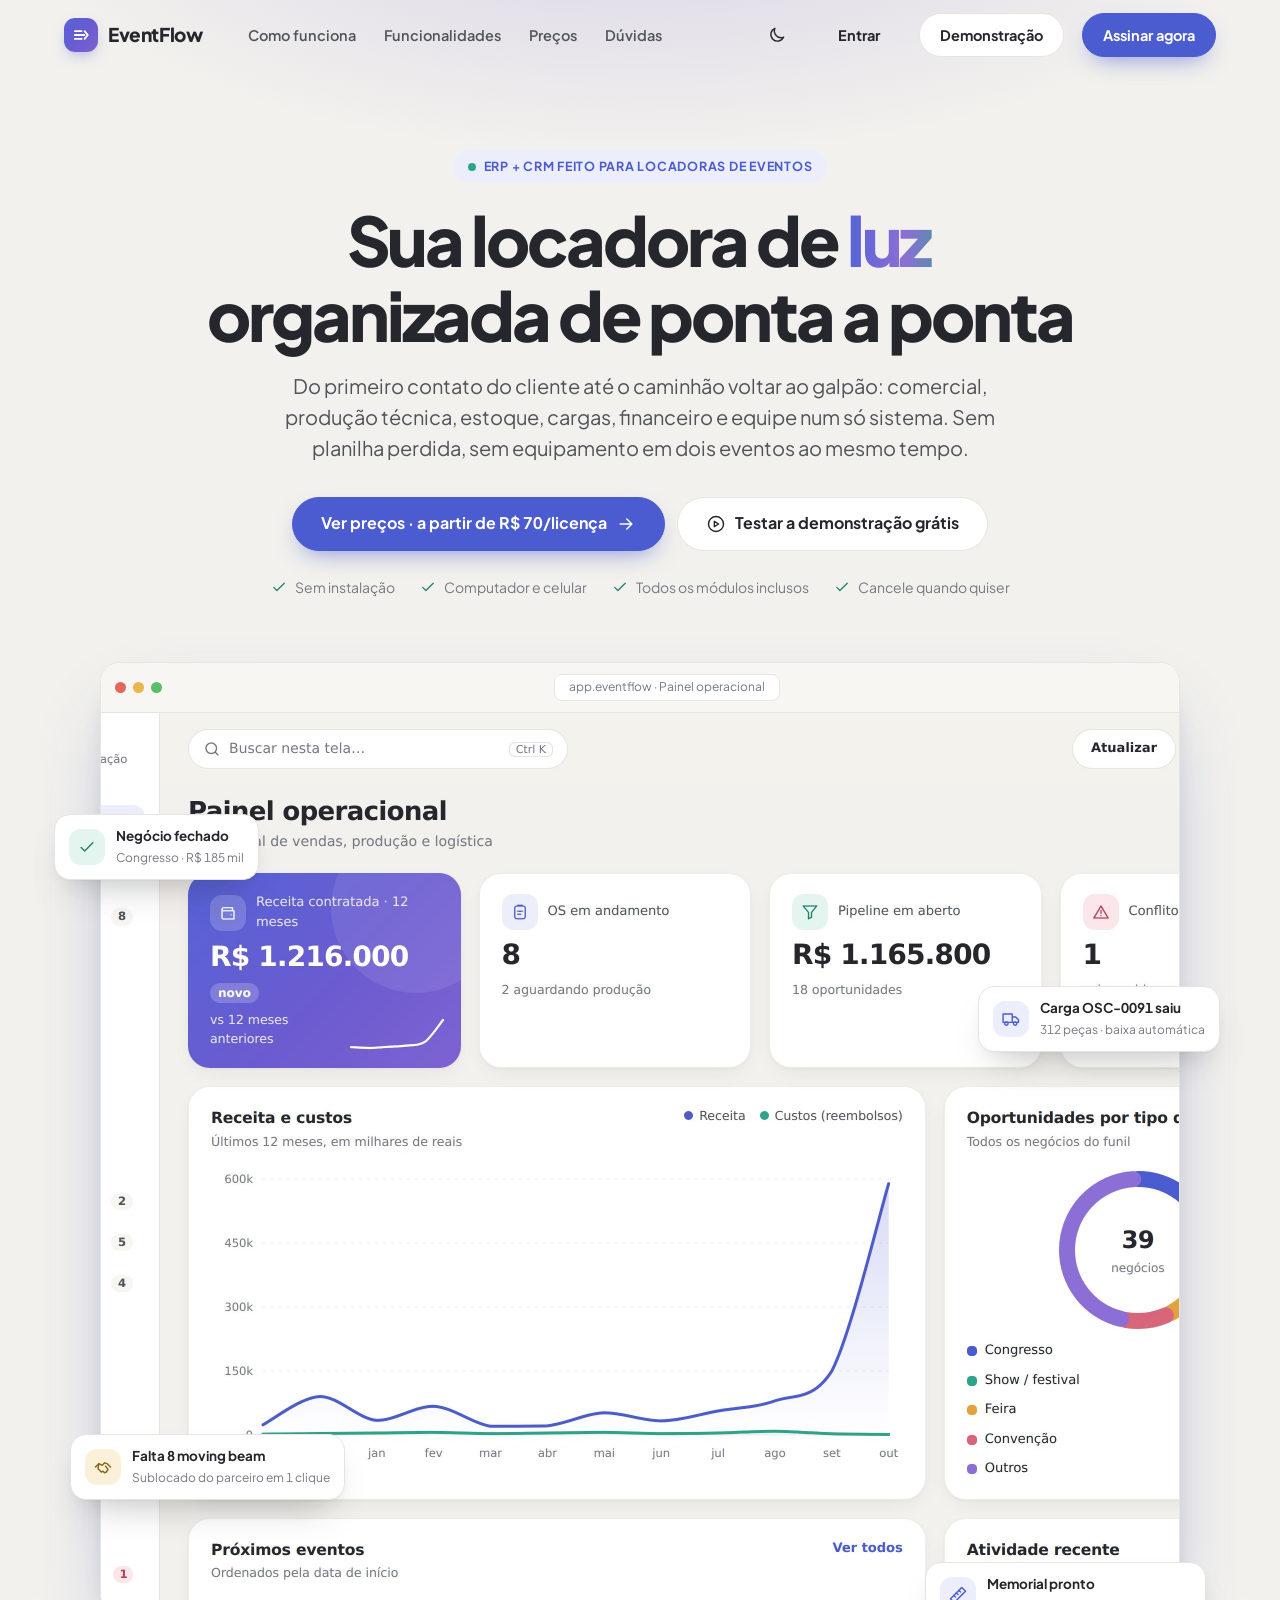
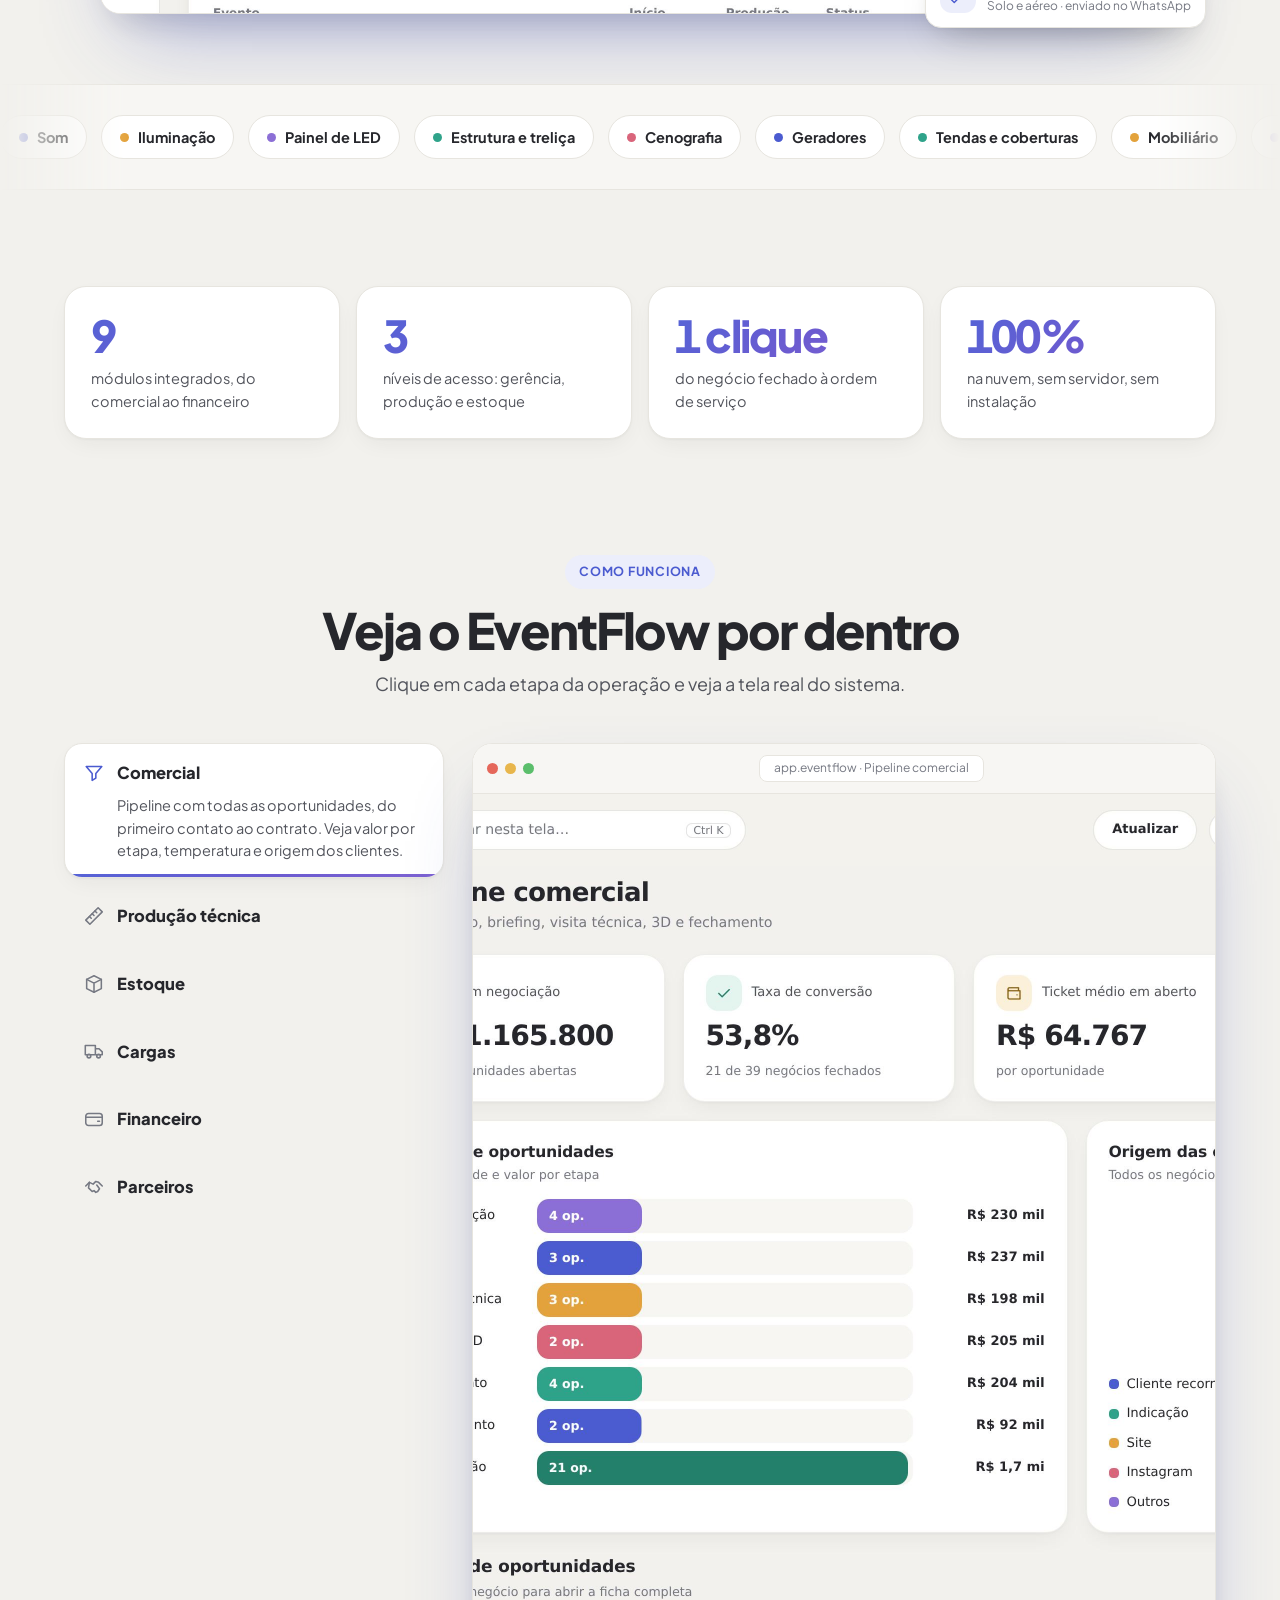
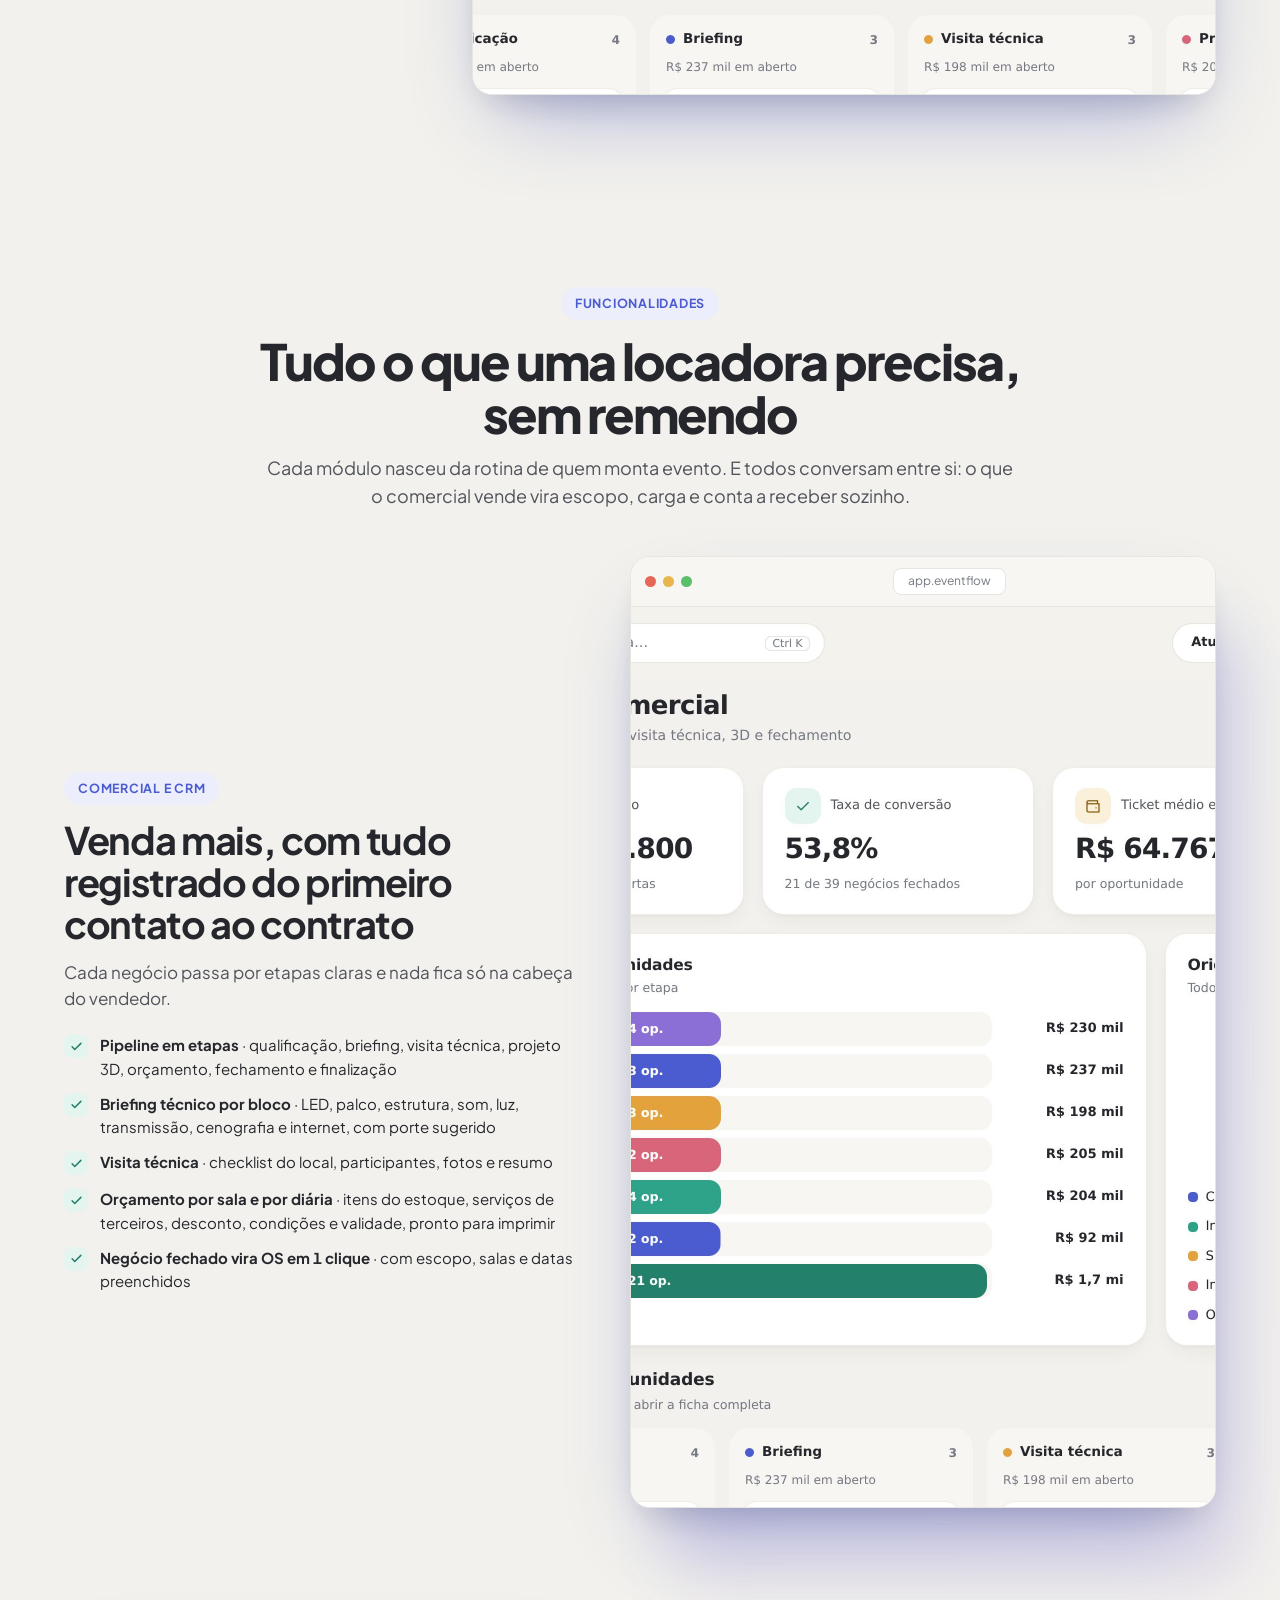
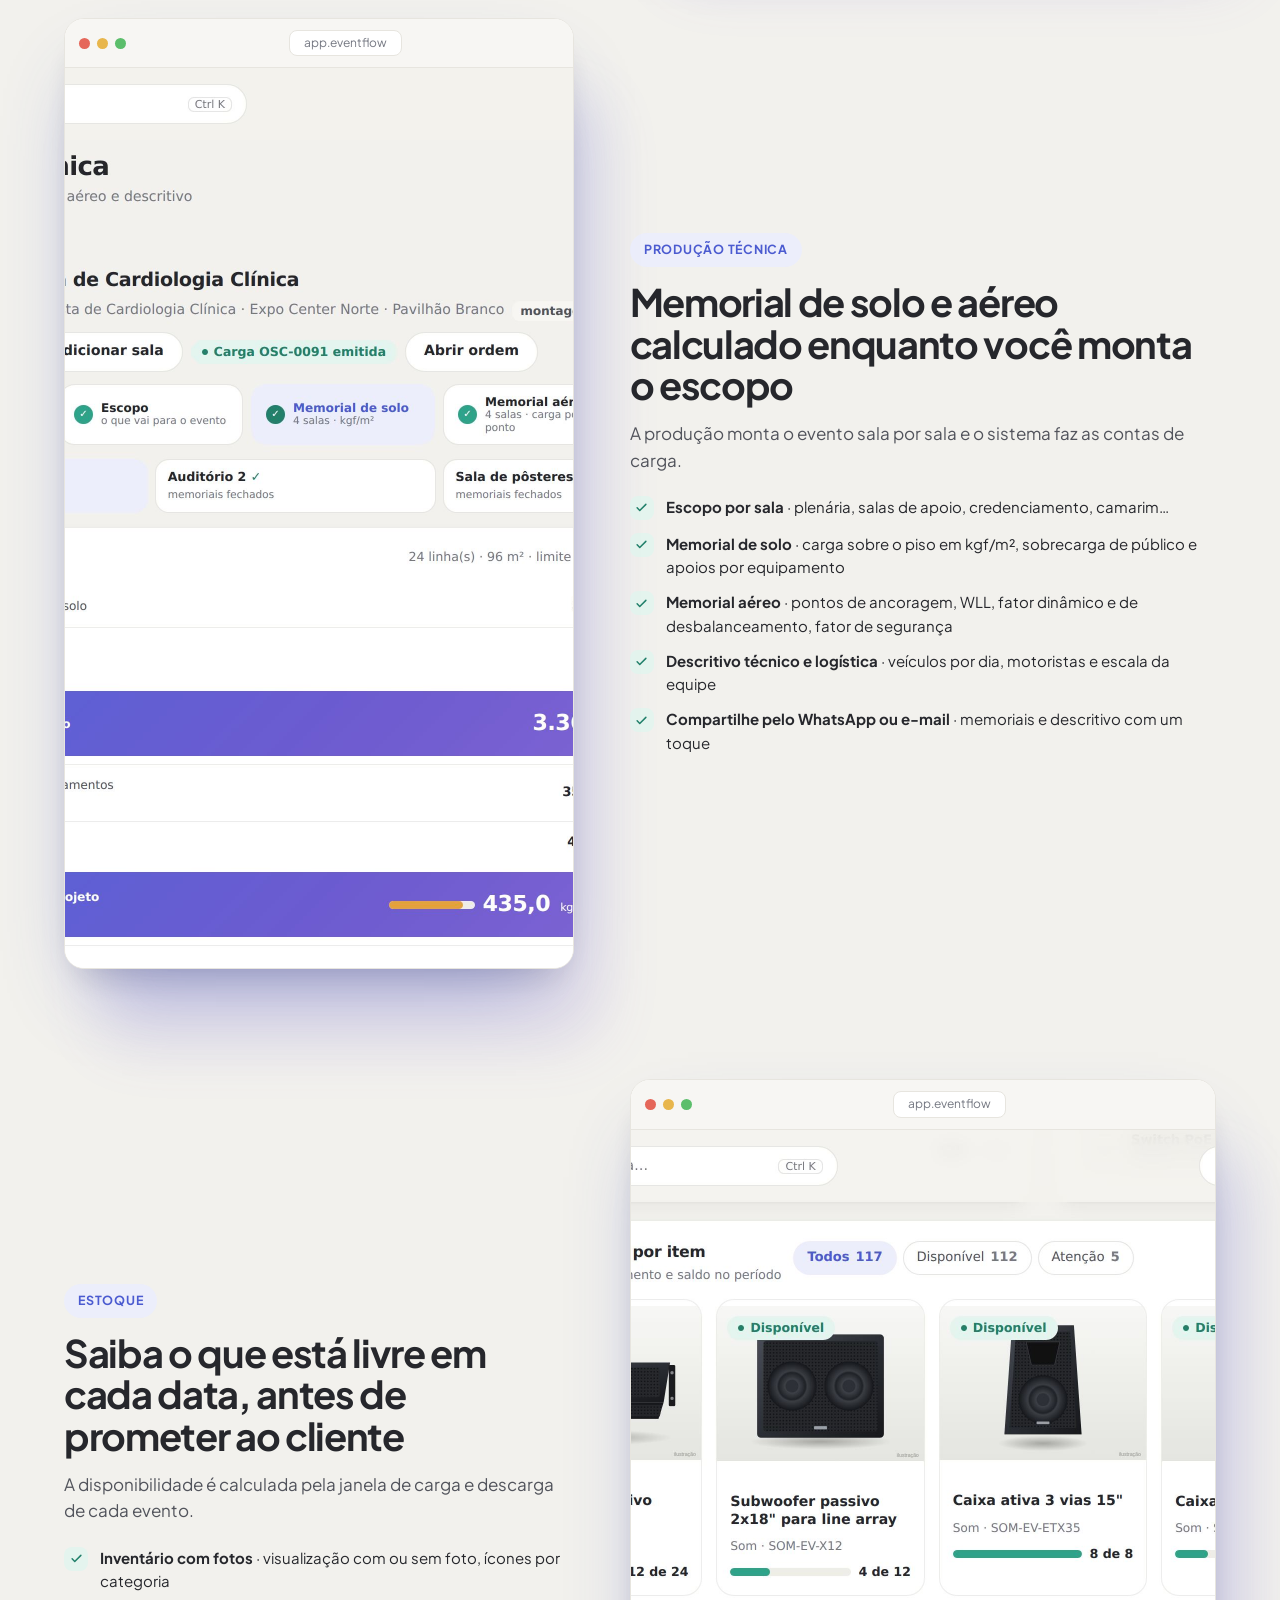
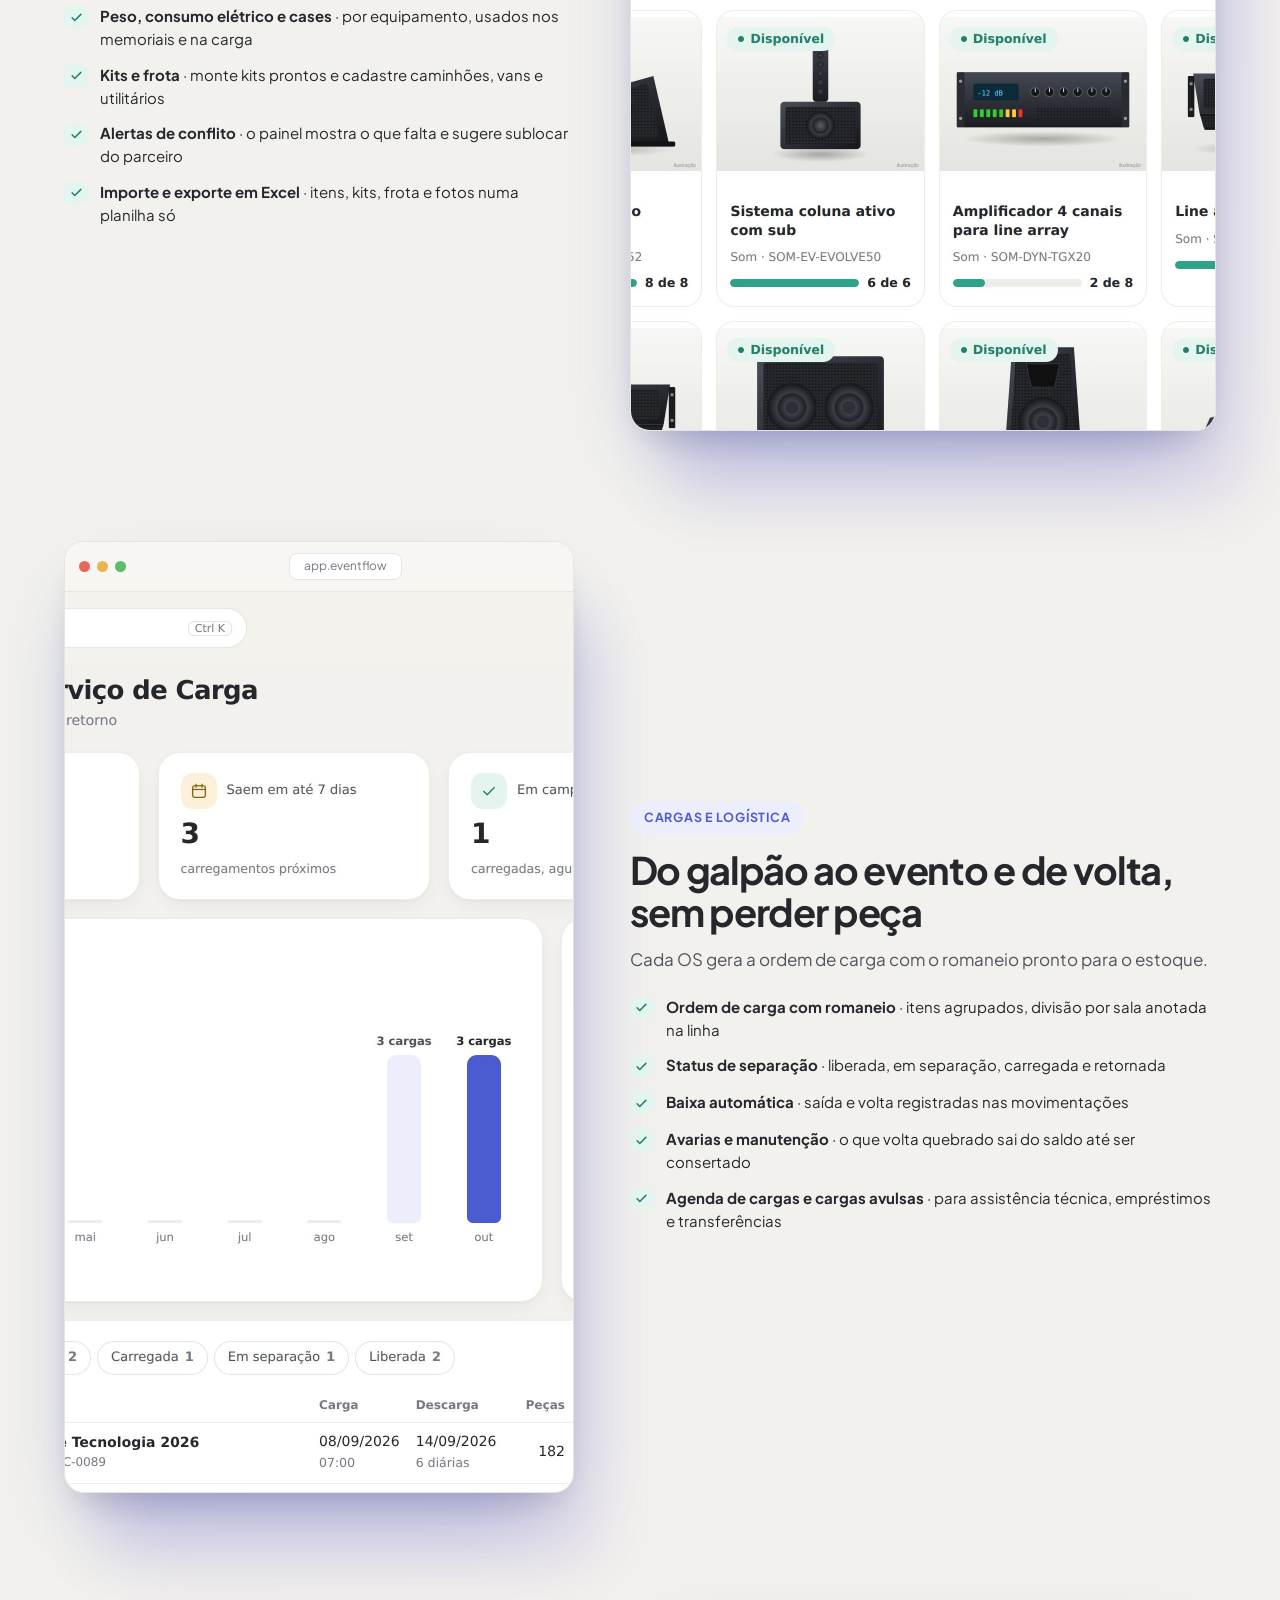
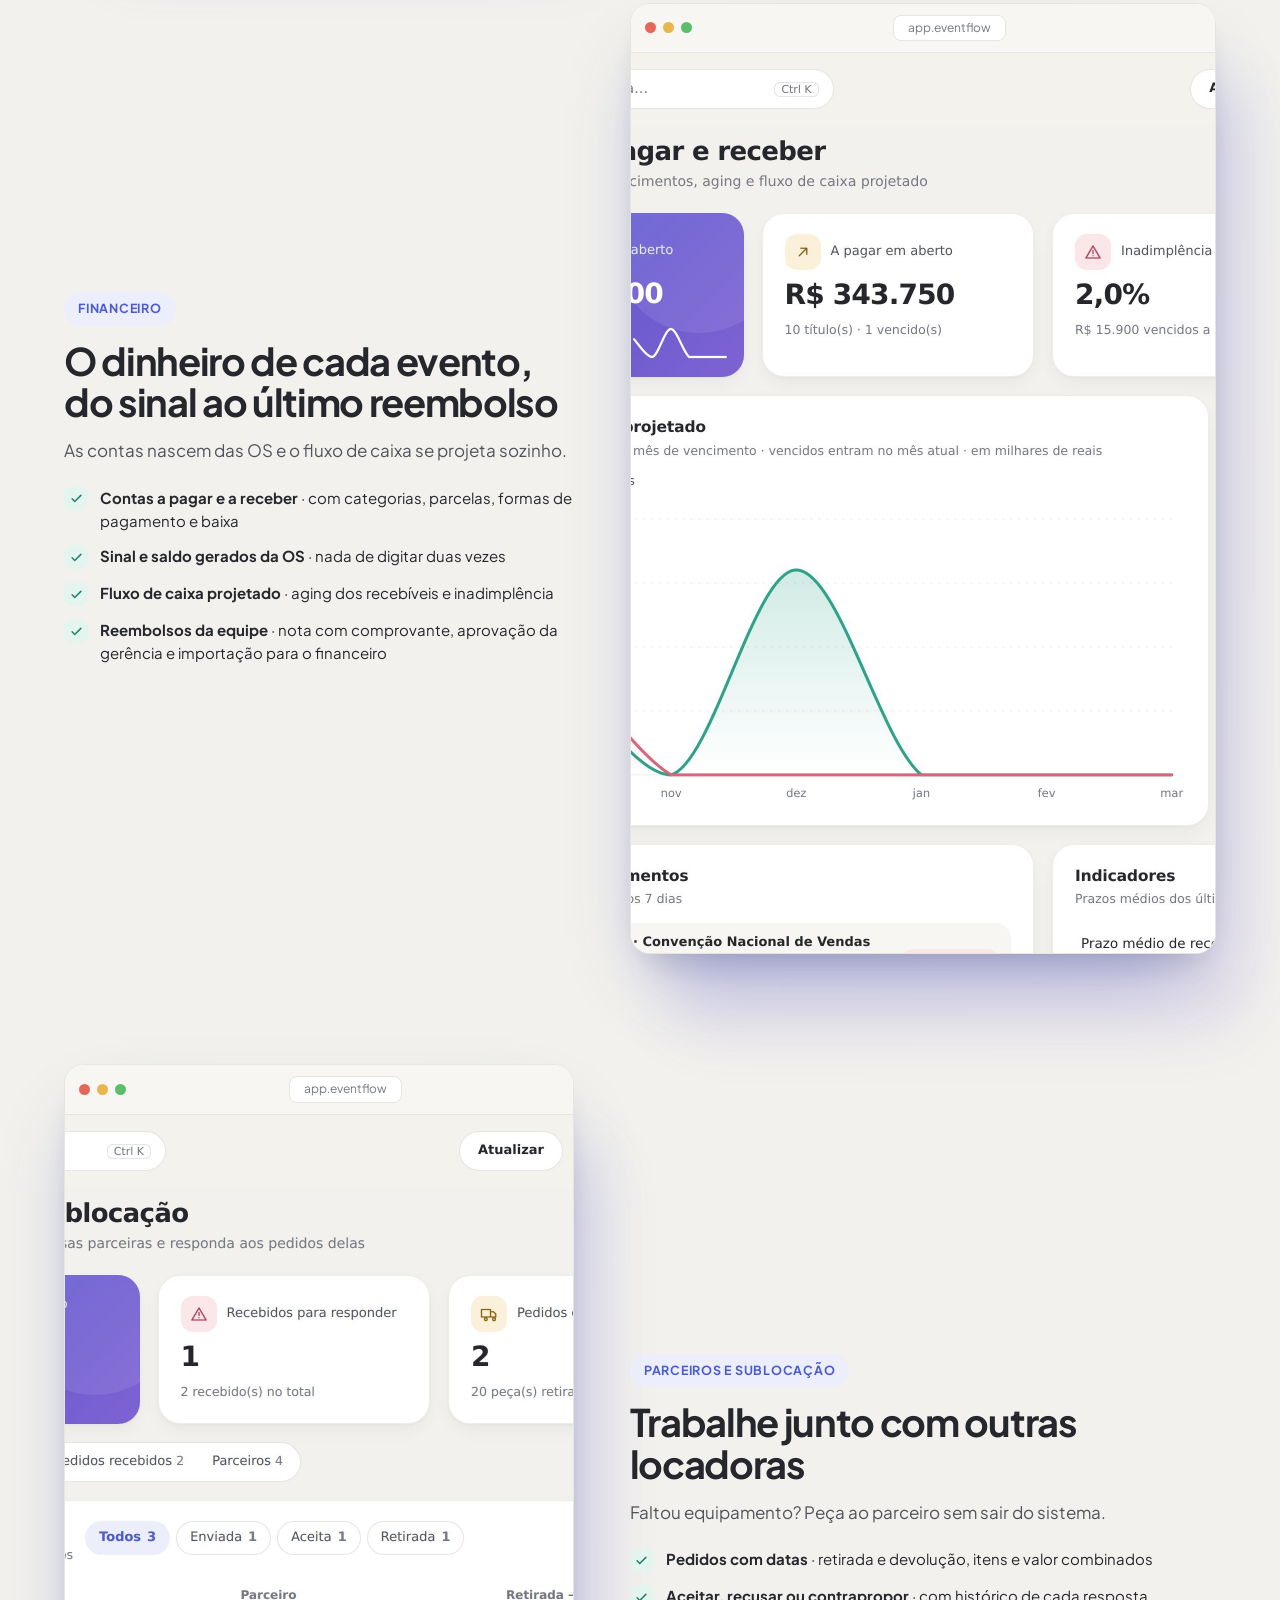
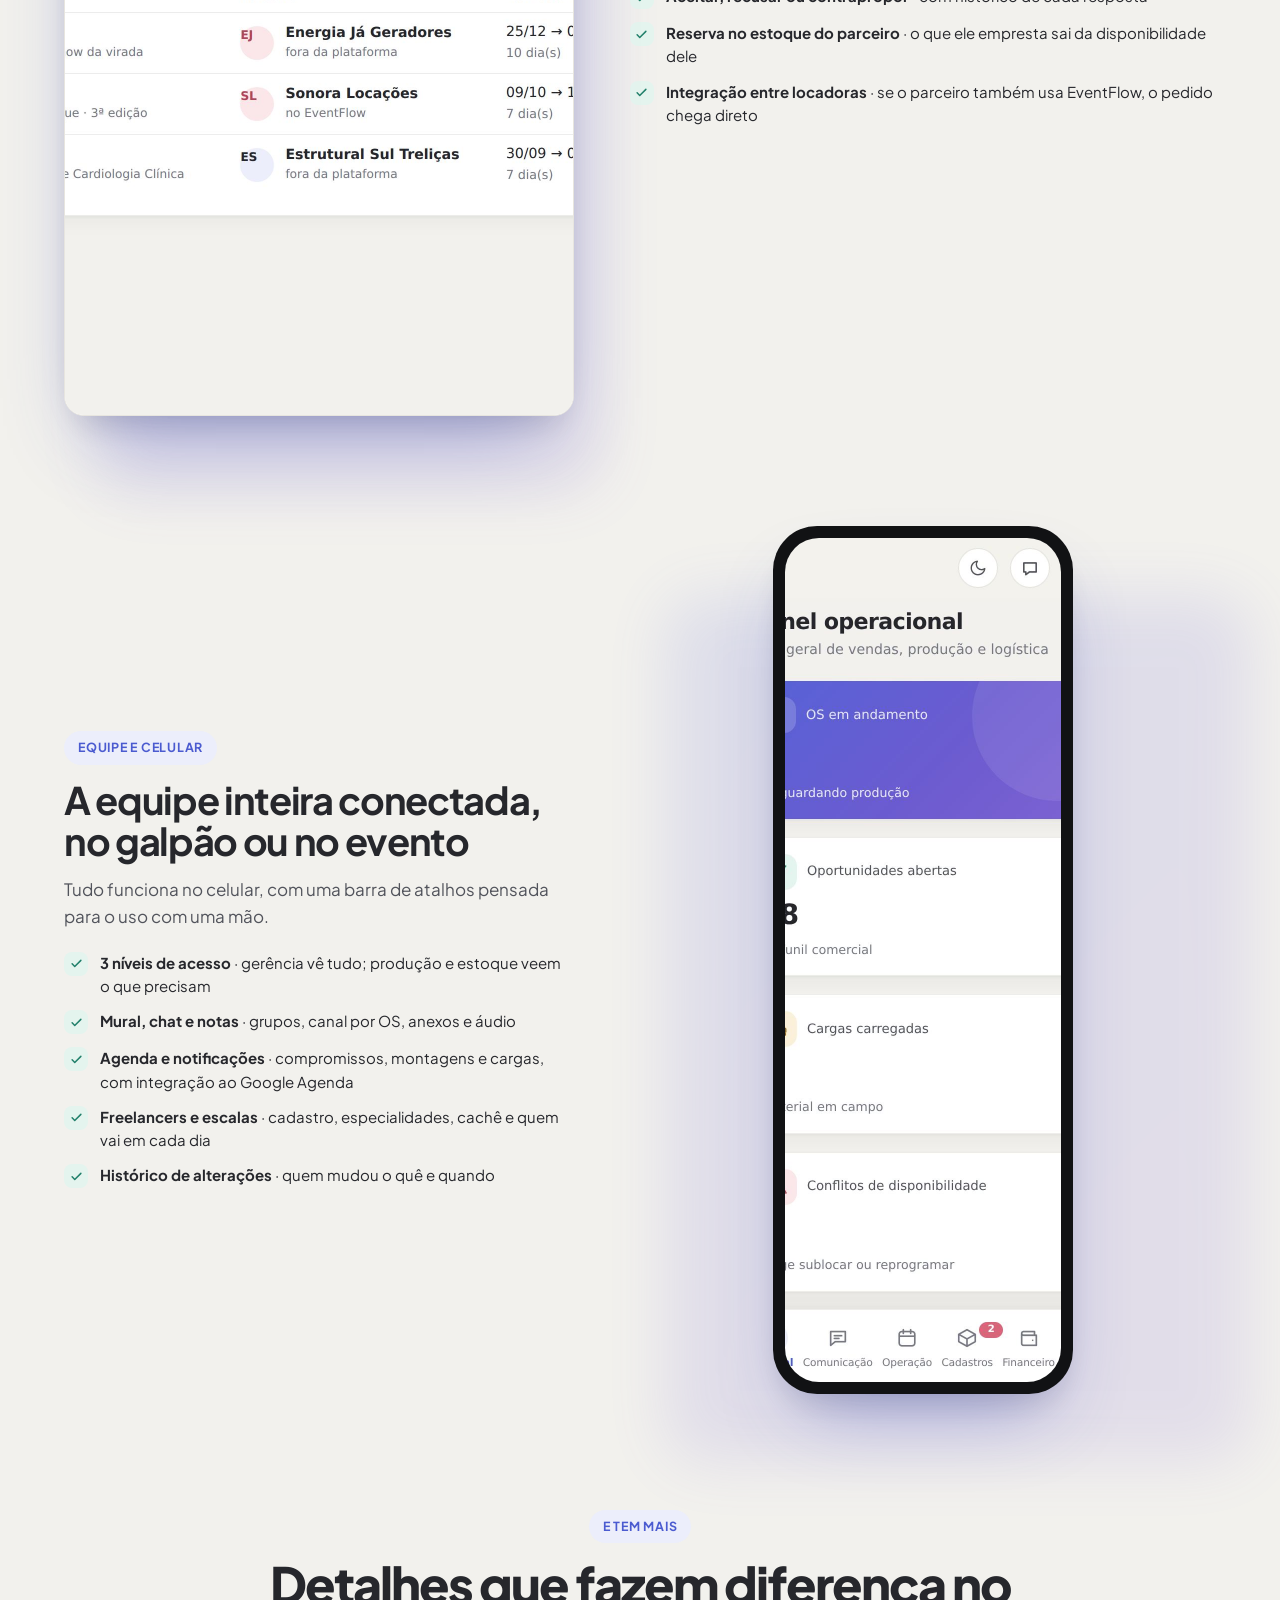
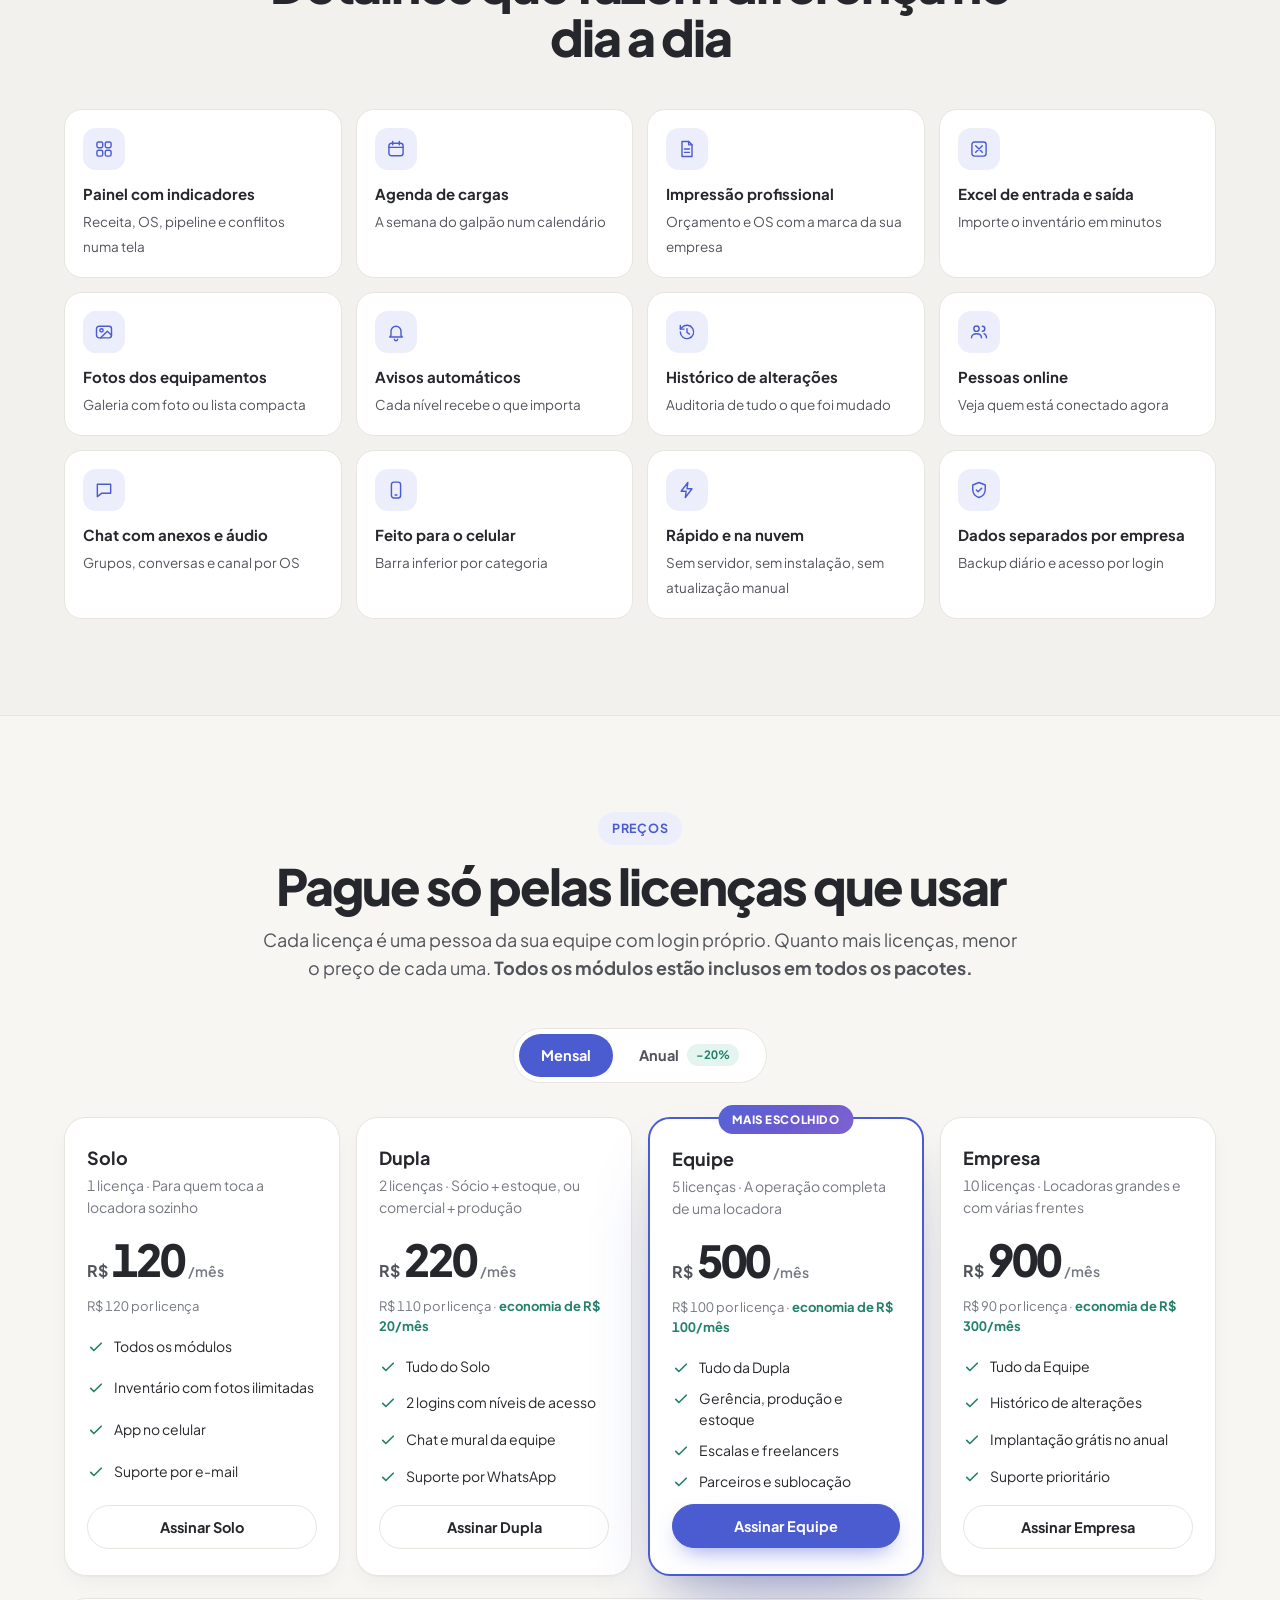
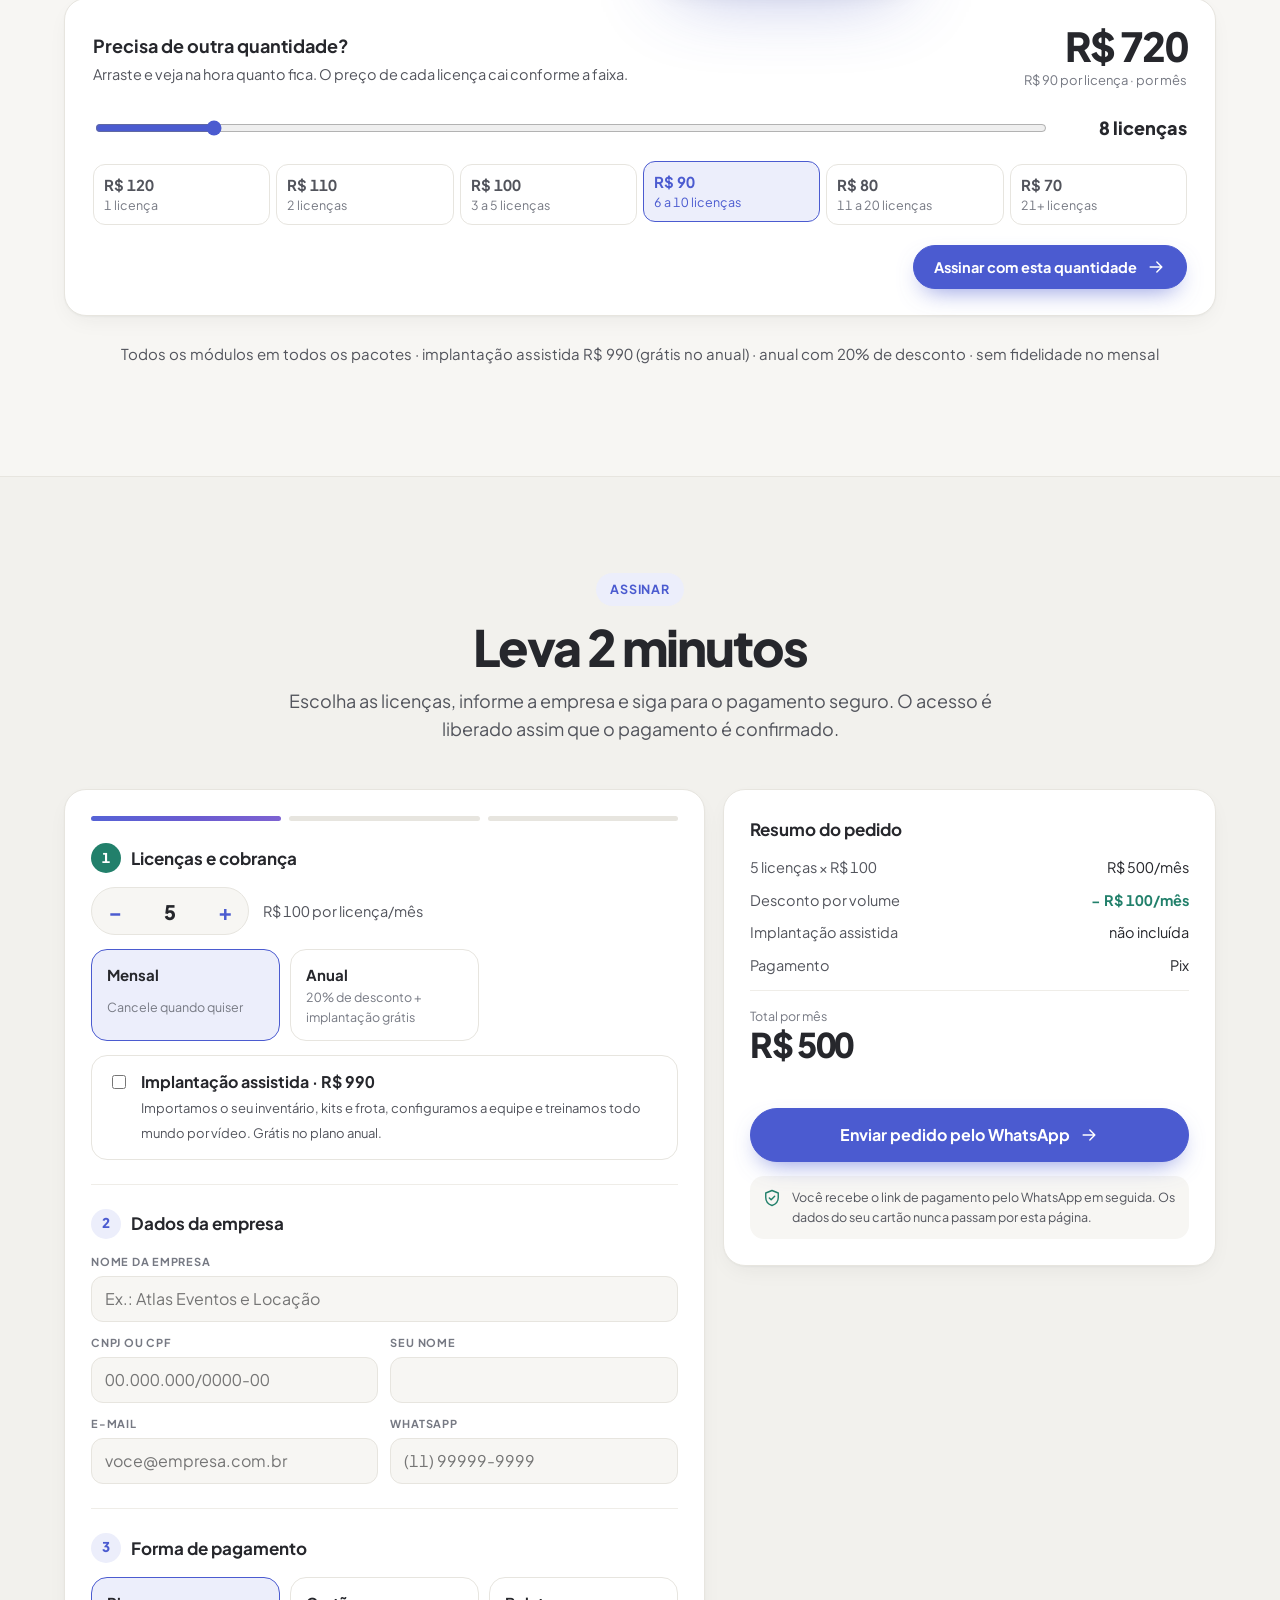
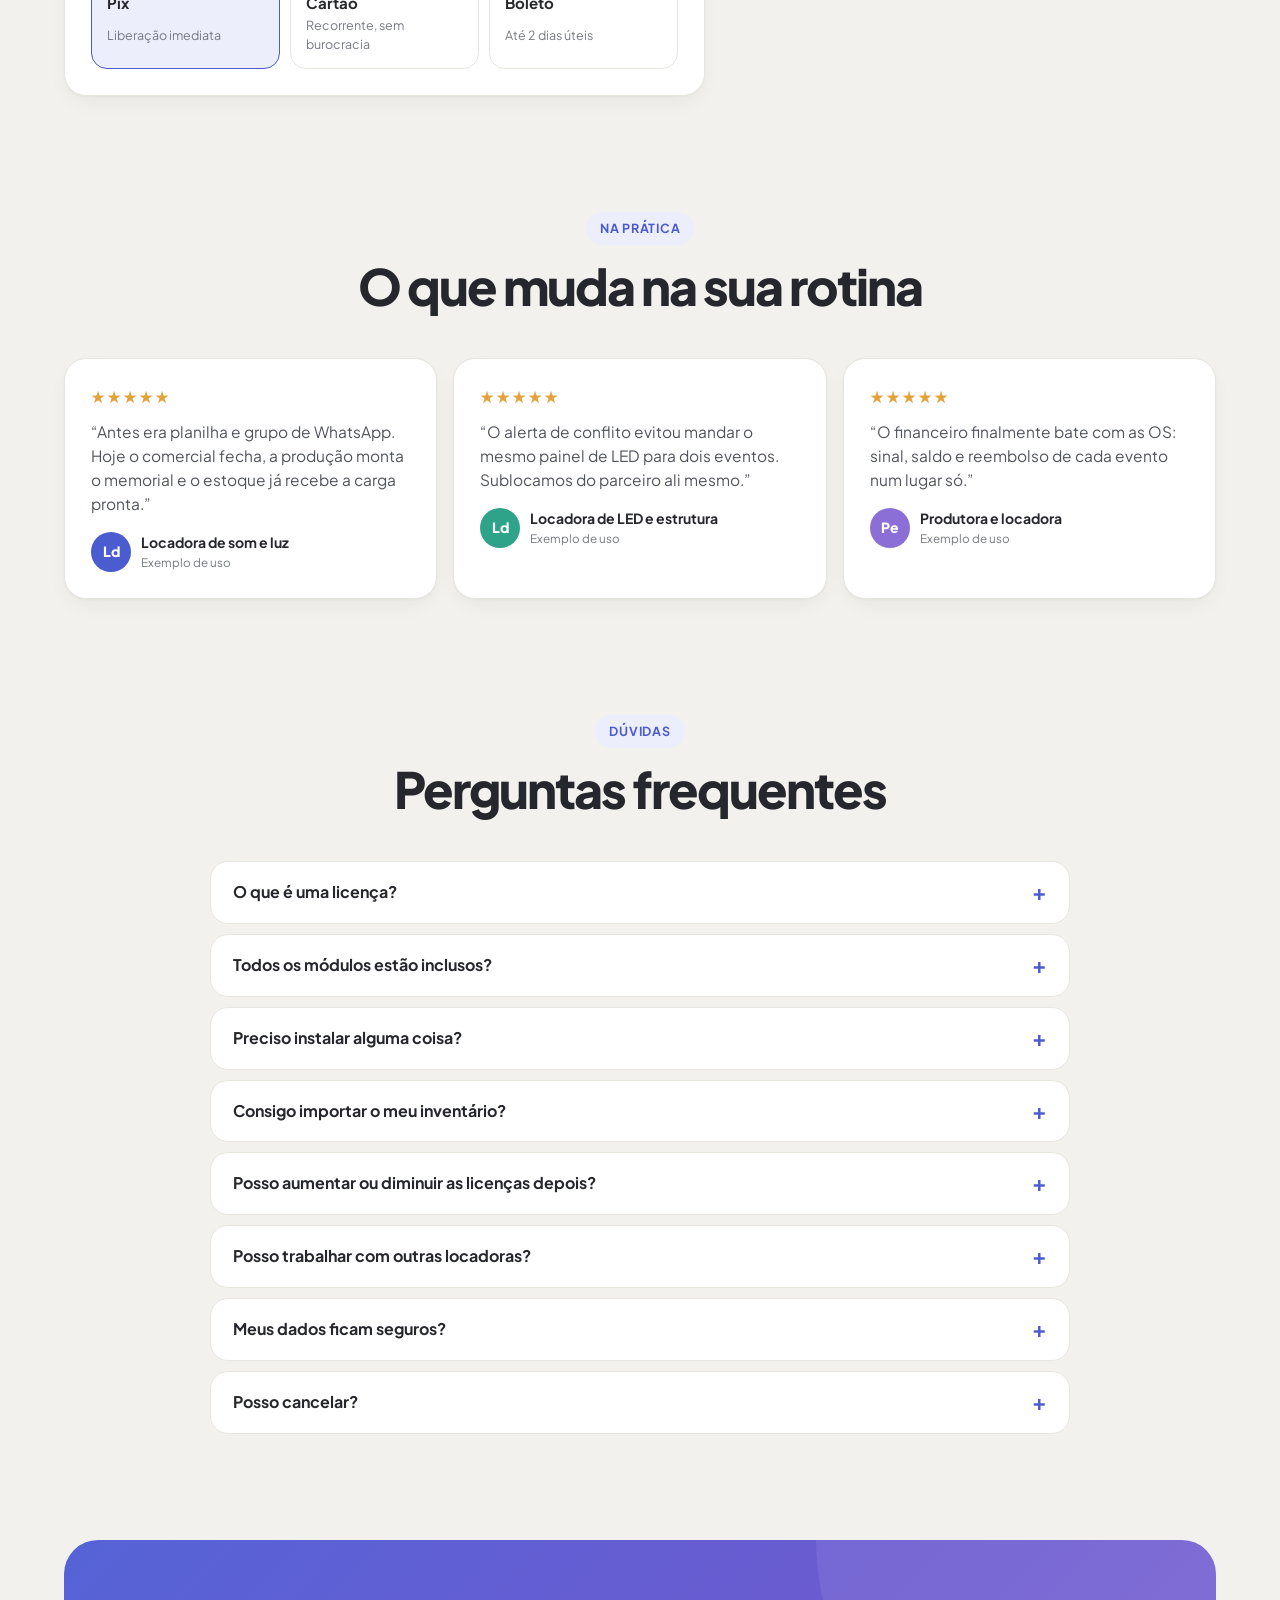
==== commit caf6ec1e: "Página de vendas: licença a partir de R$ 120, com faixas de volume até R$ 70 Co-Authored-By: Claude " ====
--- a/publicar/site/index.html
+++ b/publicar/site/index.html
@@ -582,12 +582,12 @@
   implantacao: 990,                                   // implantação assistida (grátis no anual)
   /* preço de cada licença por mês, conforme a quantidade total */
   faixas: [
-    { ate: 1,   preco: 100 },
-    { ate: 2,   preco: 90 },
-    { ate: 5,   preco: 85 },
-    { ate: 10,  preco: 75 },
-    { ate: 20,  preco: 65 },
-    { ate: 9999, preco: 55 }
+    { ate: 1,   preco: 120 },
+    { ate: 2,   preco: 110 },
+    { ate: 5,   preco: 100 },
+    { ate: 10,  preco: 90 },
+    { ate: 20,  preco: 80 },
+    { ate: 9999, preco: 70 }
   ],
   /* pacotes mostrados em destaque */
   pacotes: [
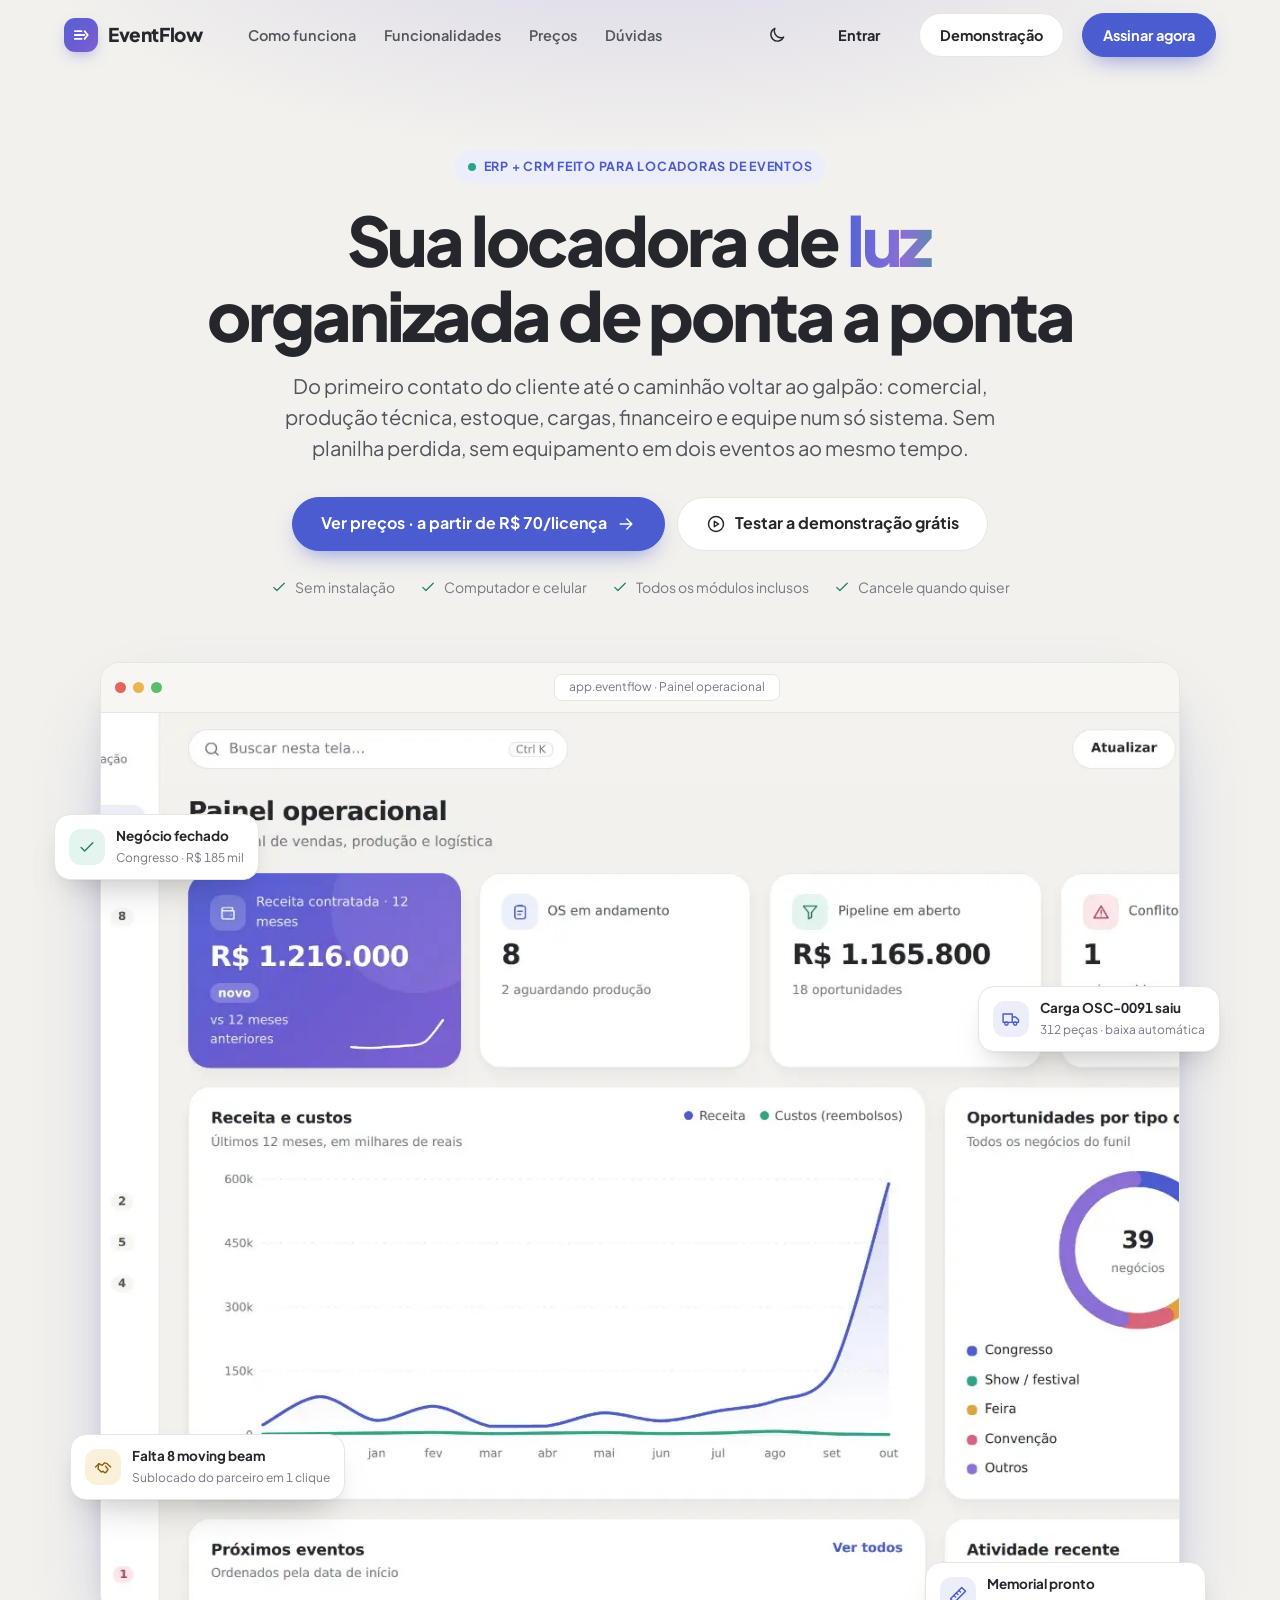
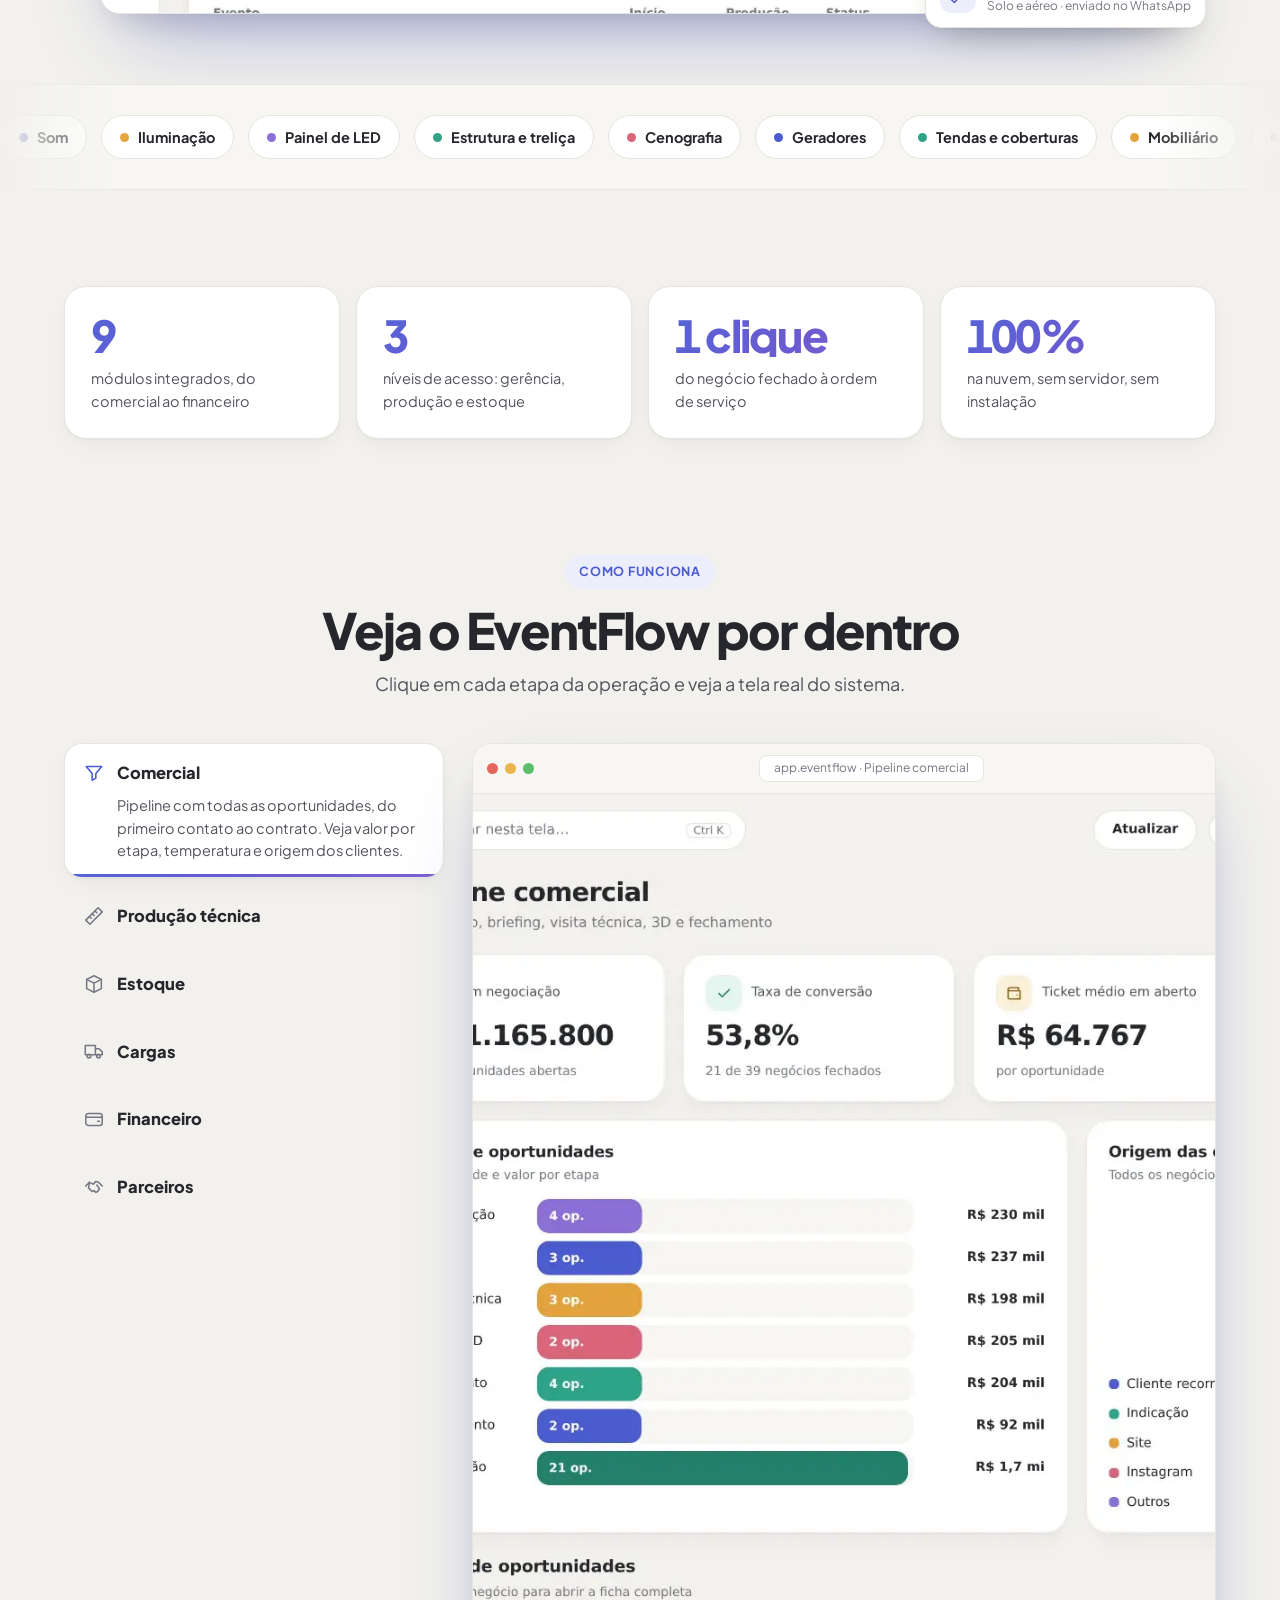
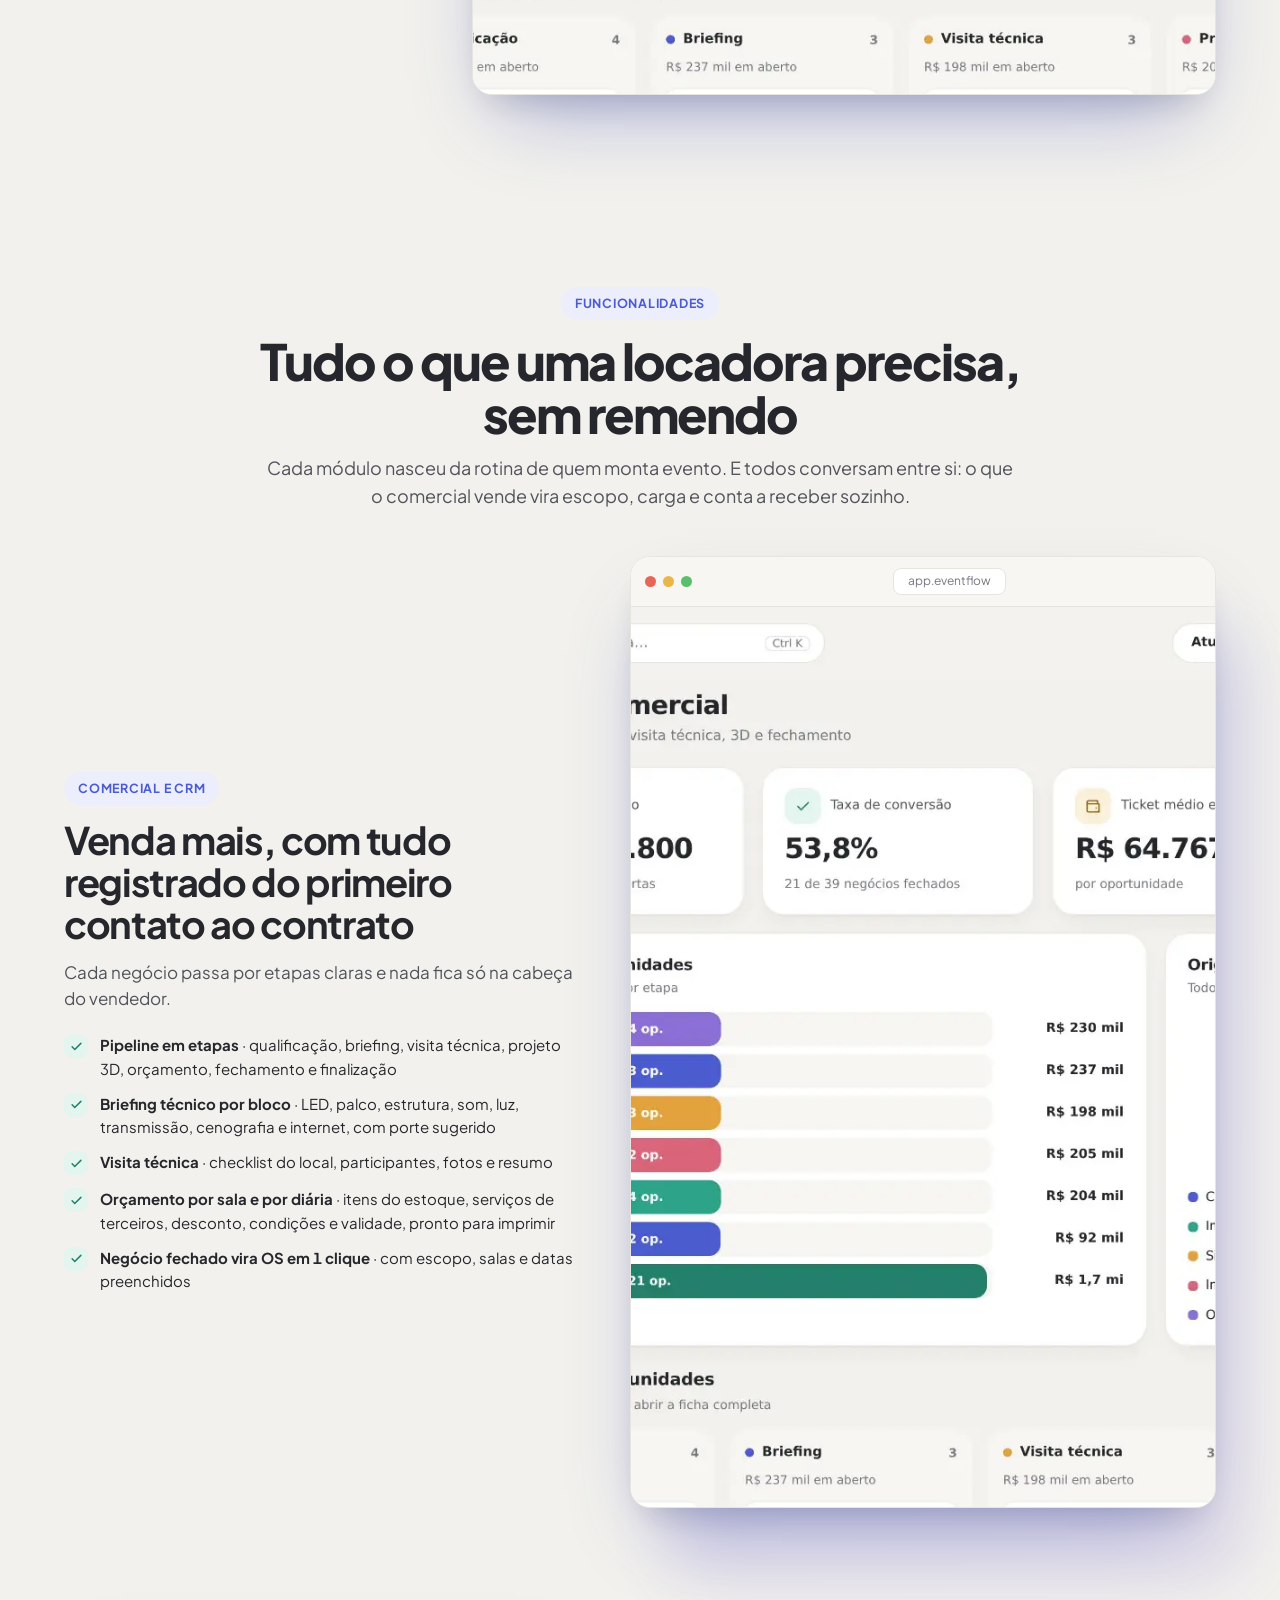
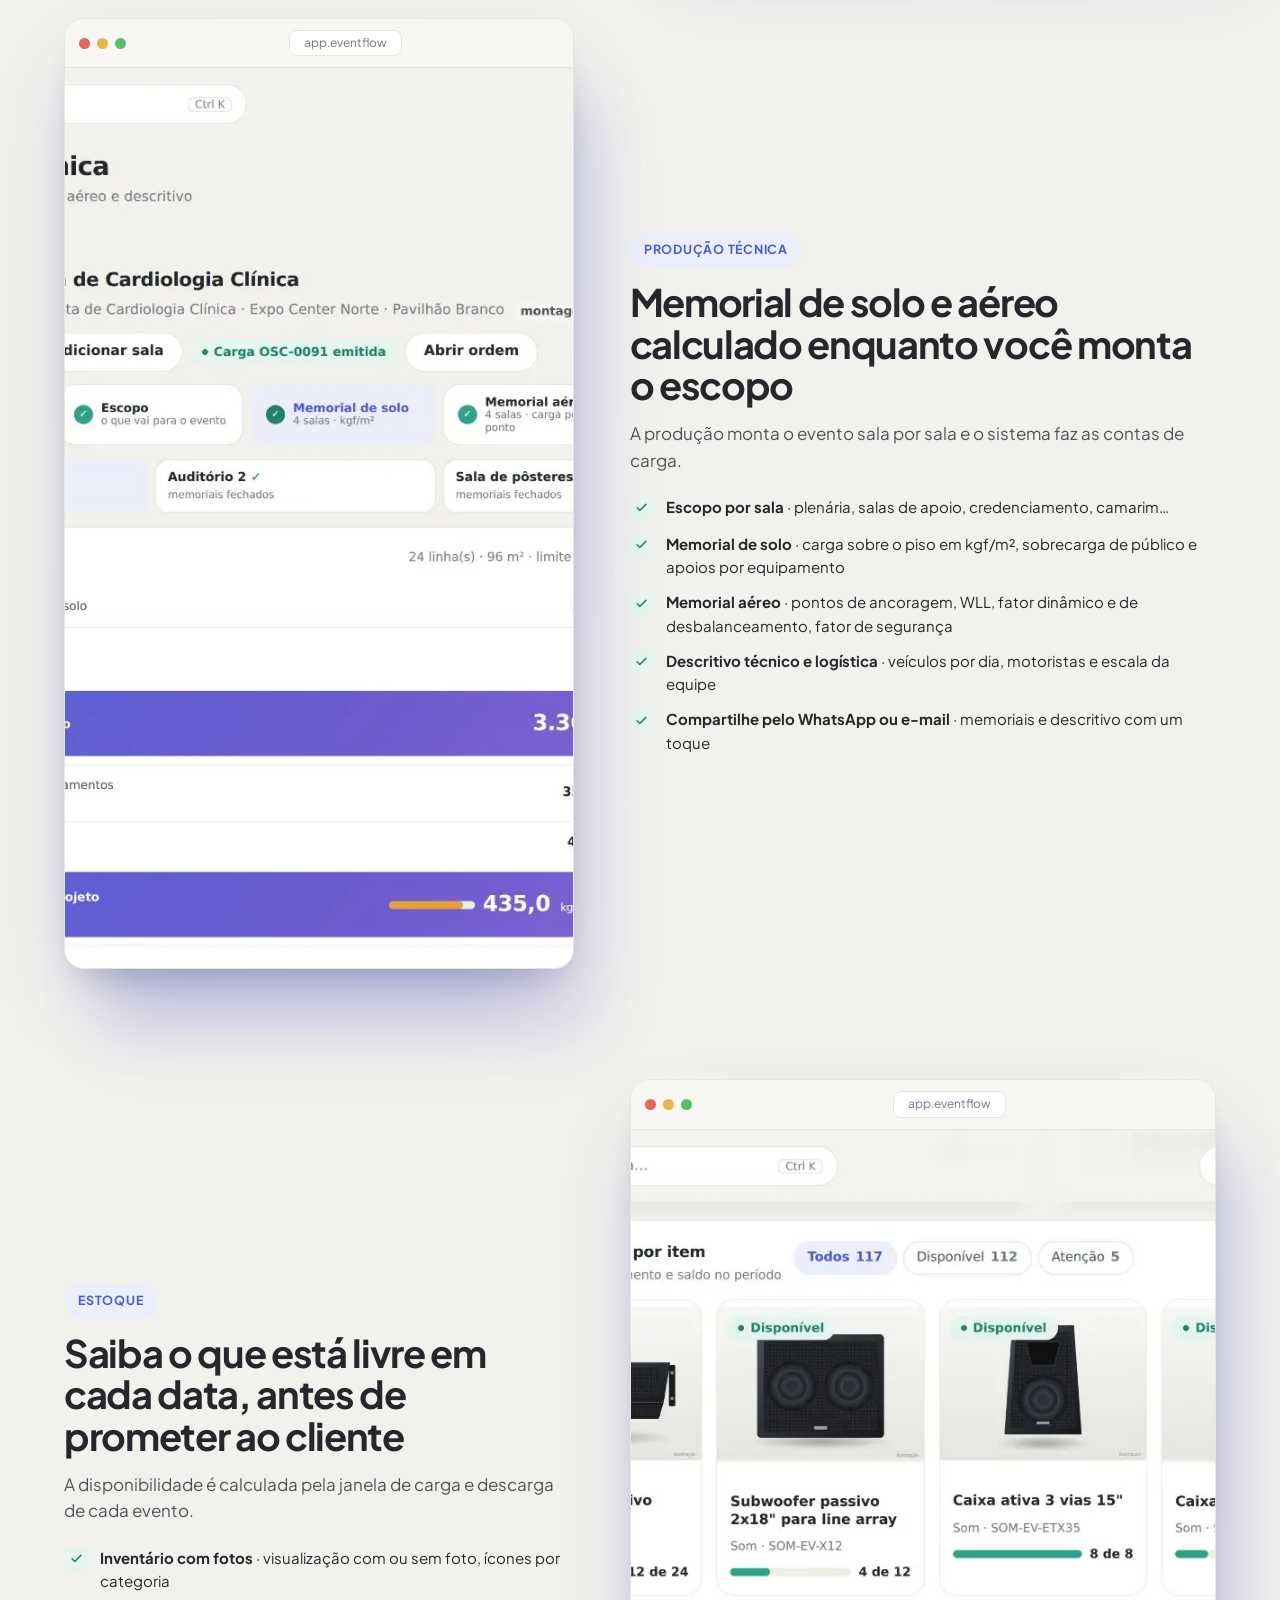
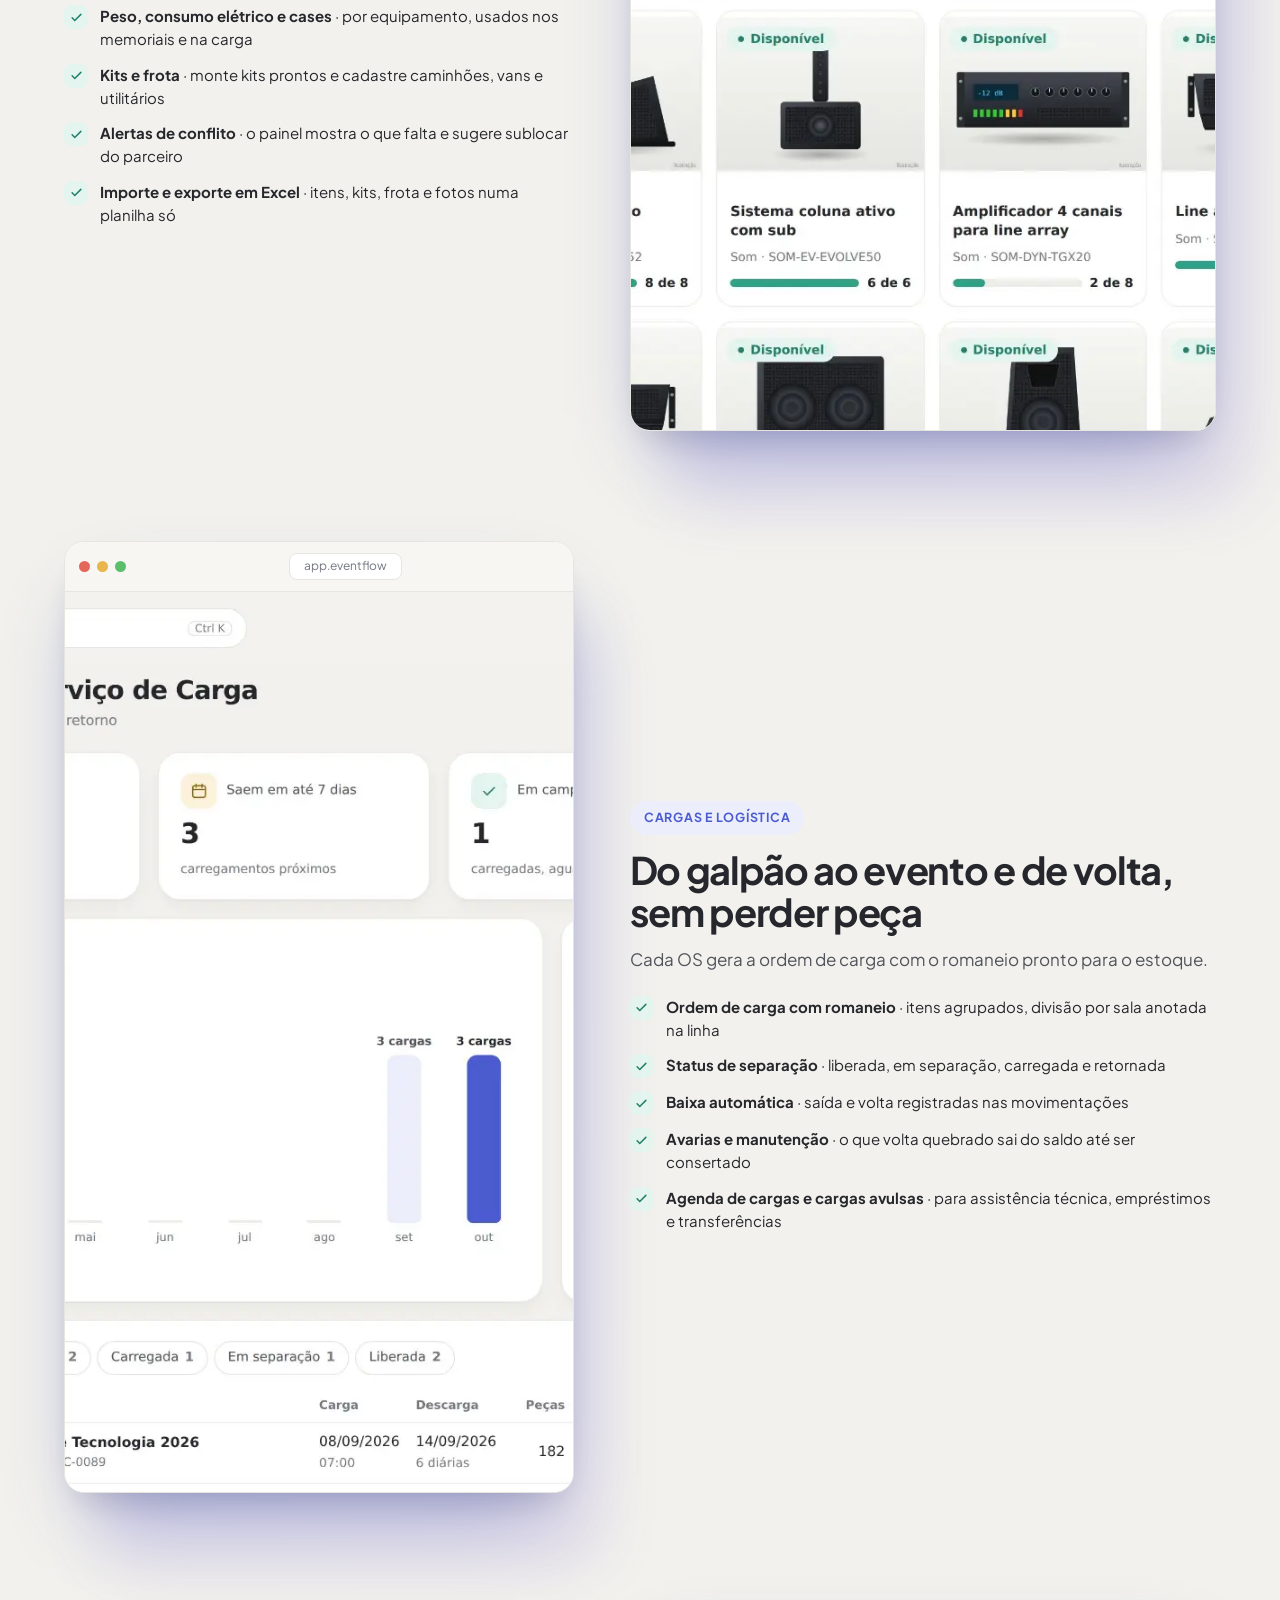
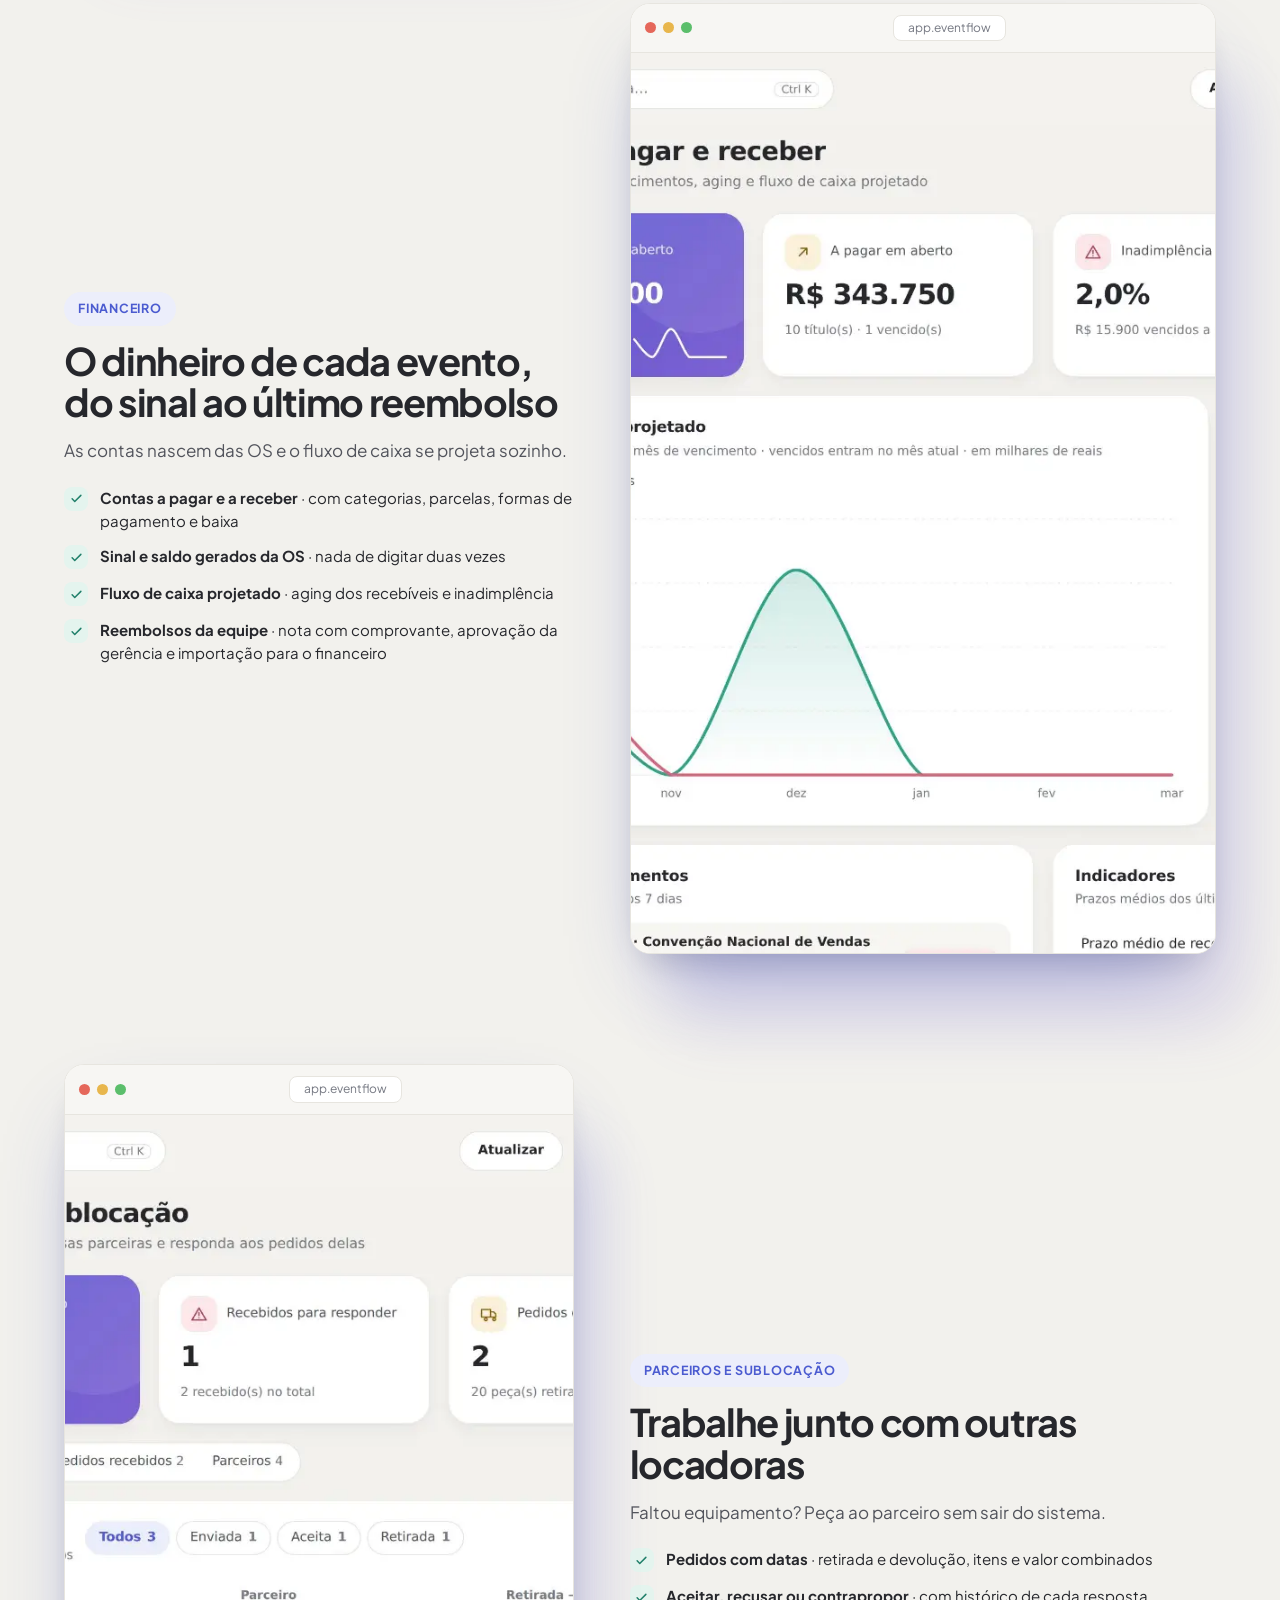
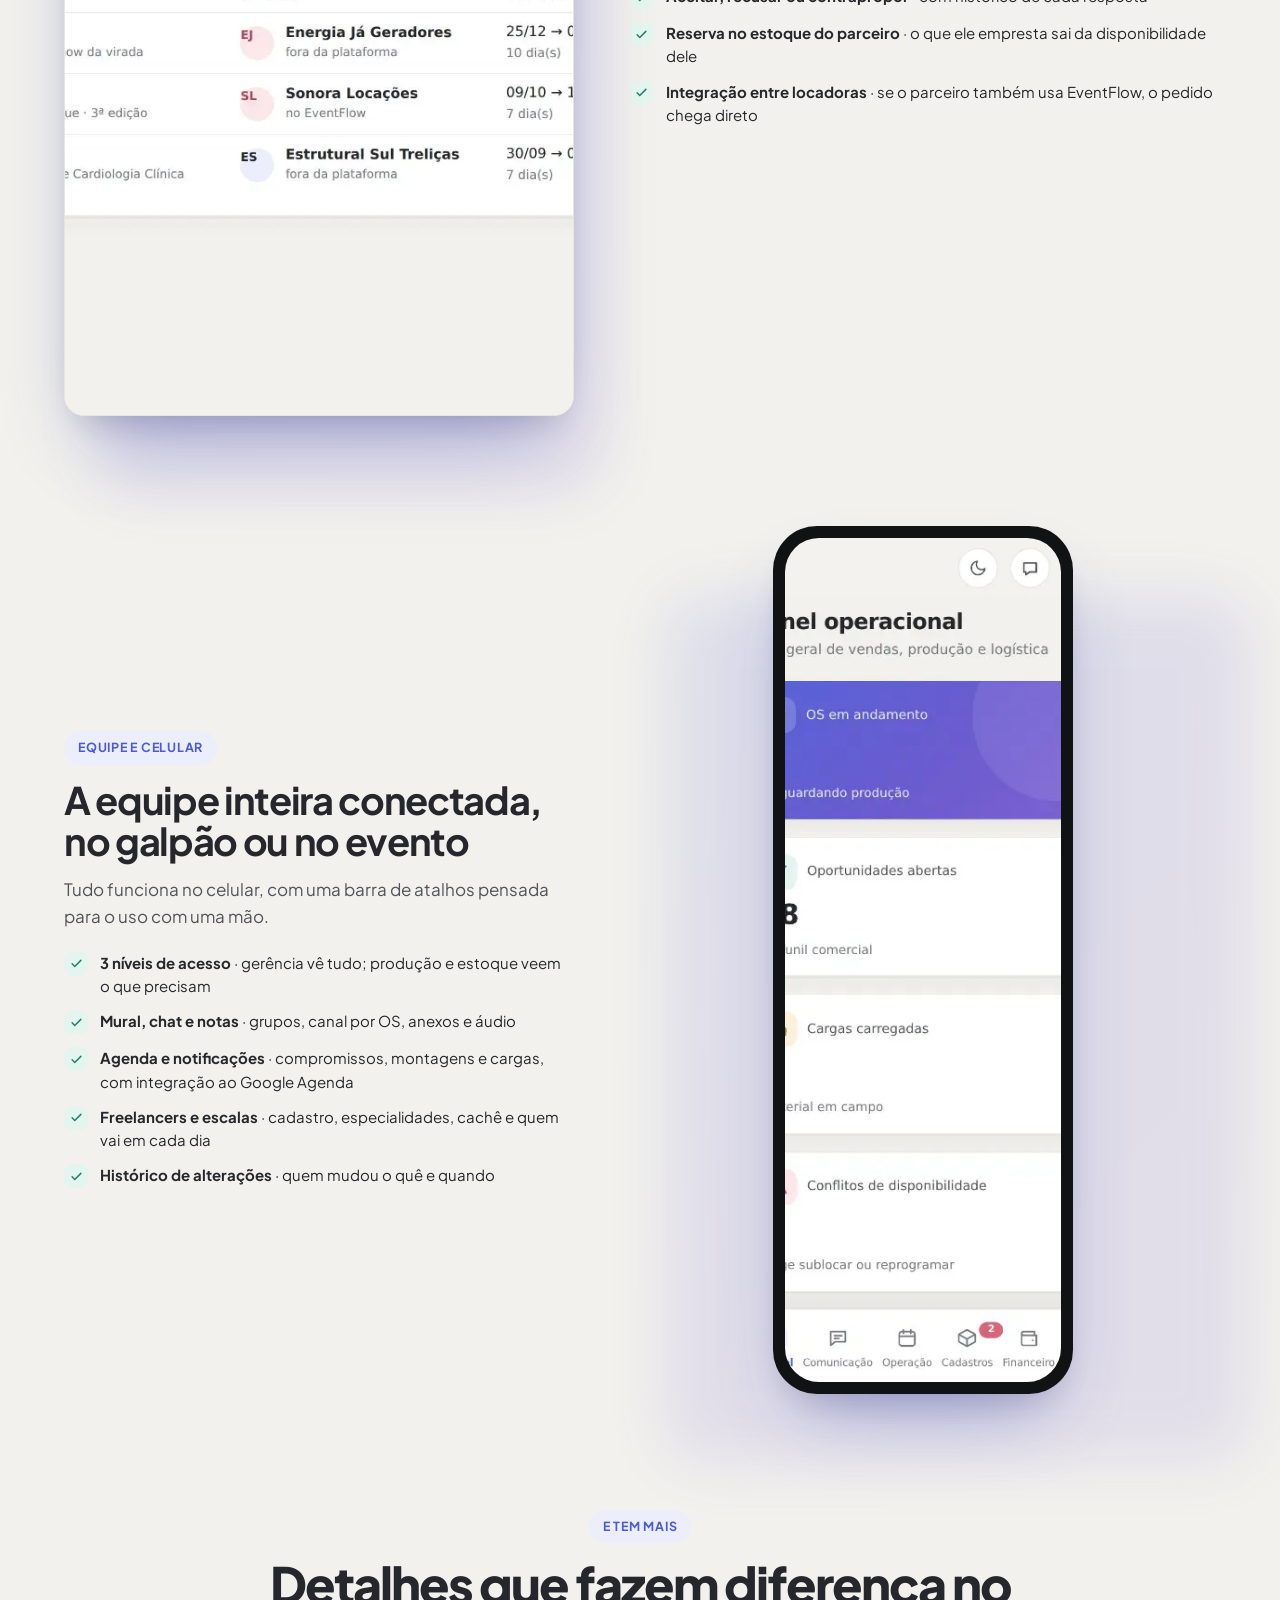
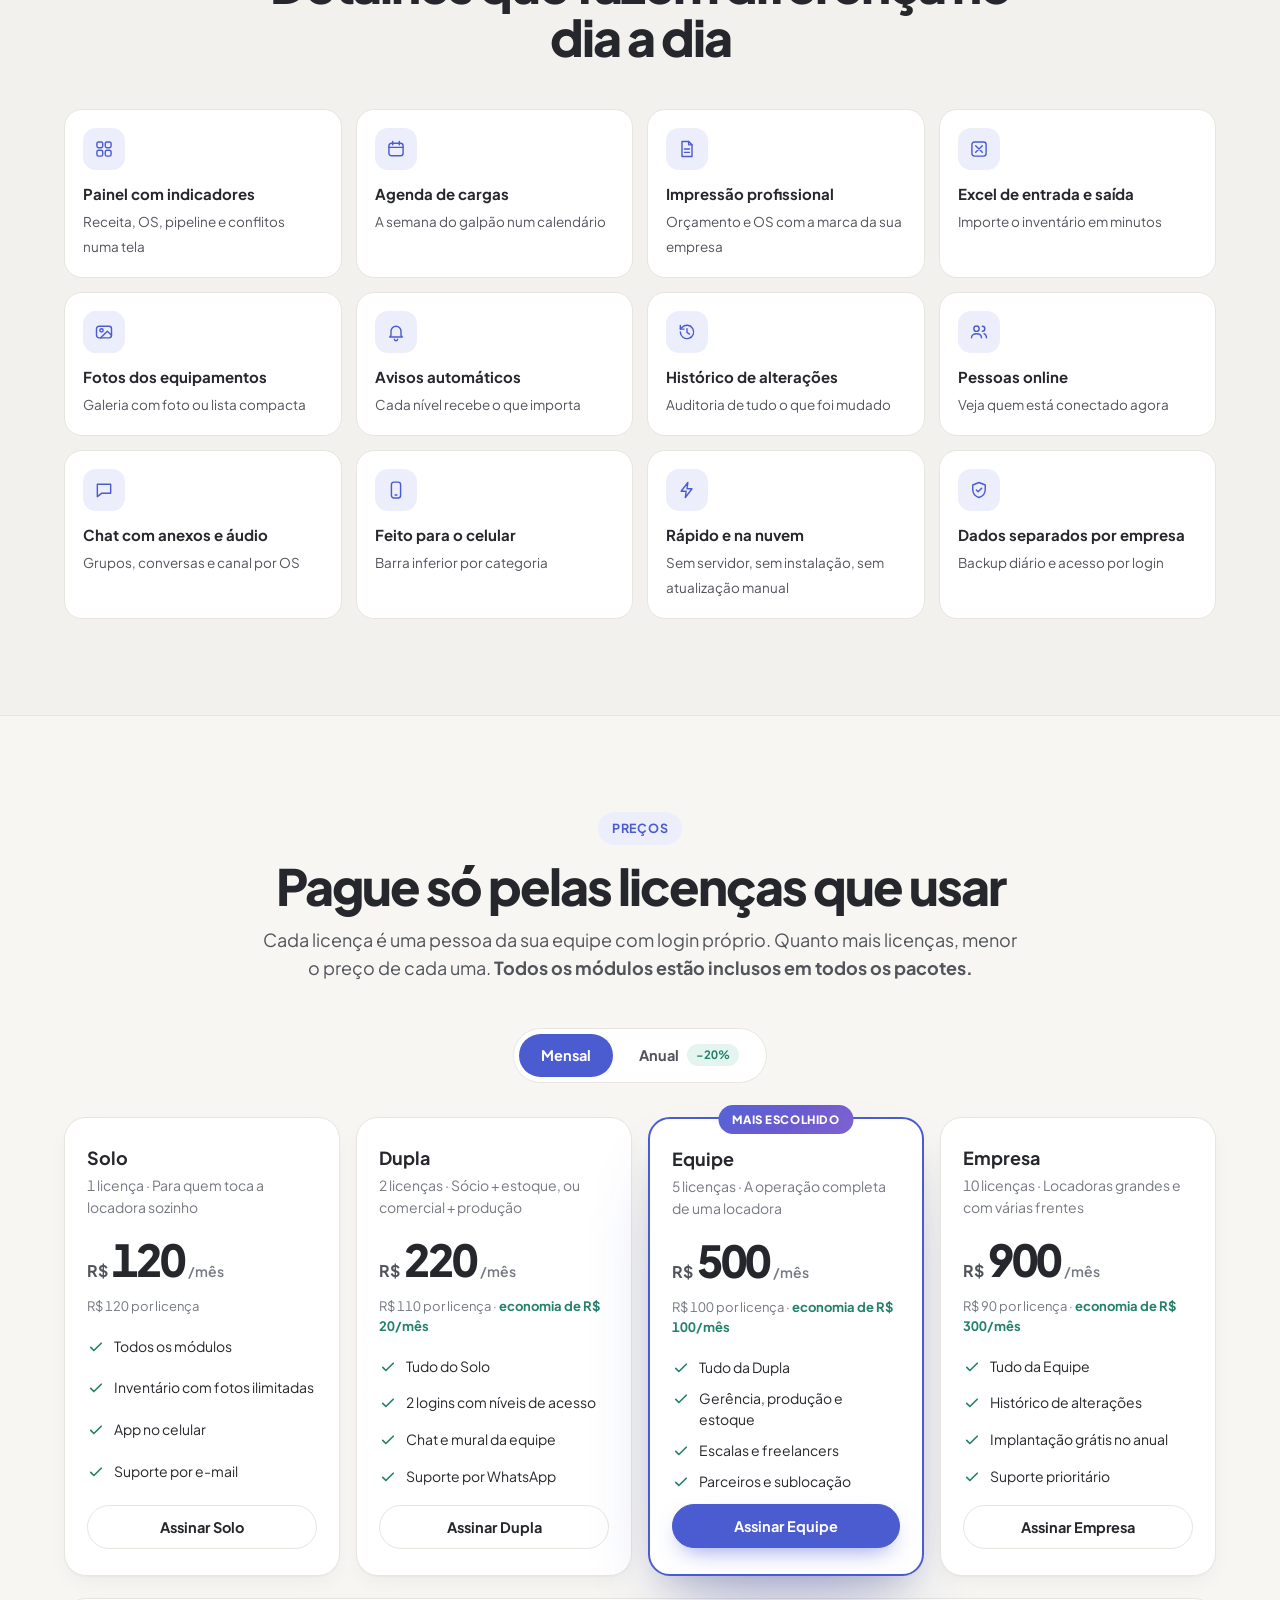
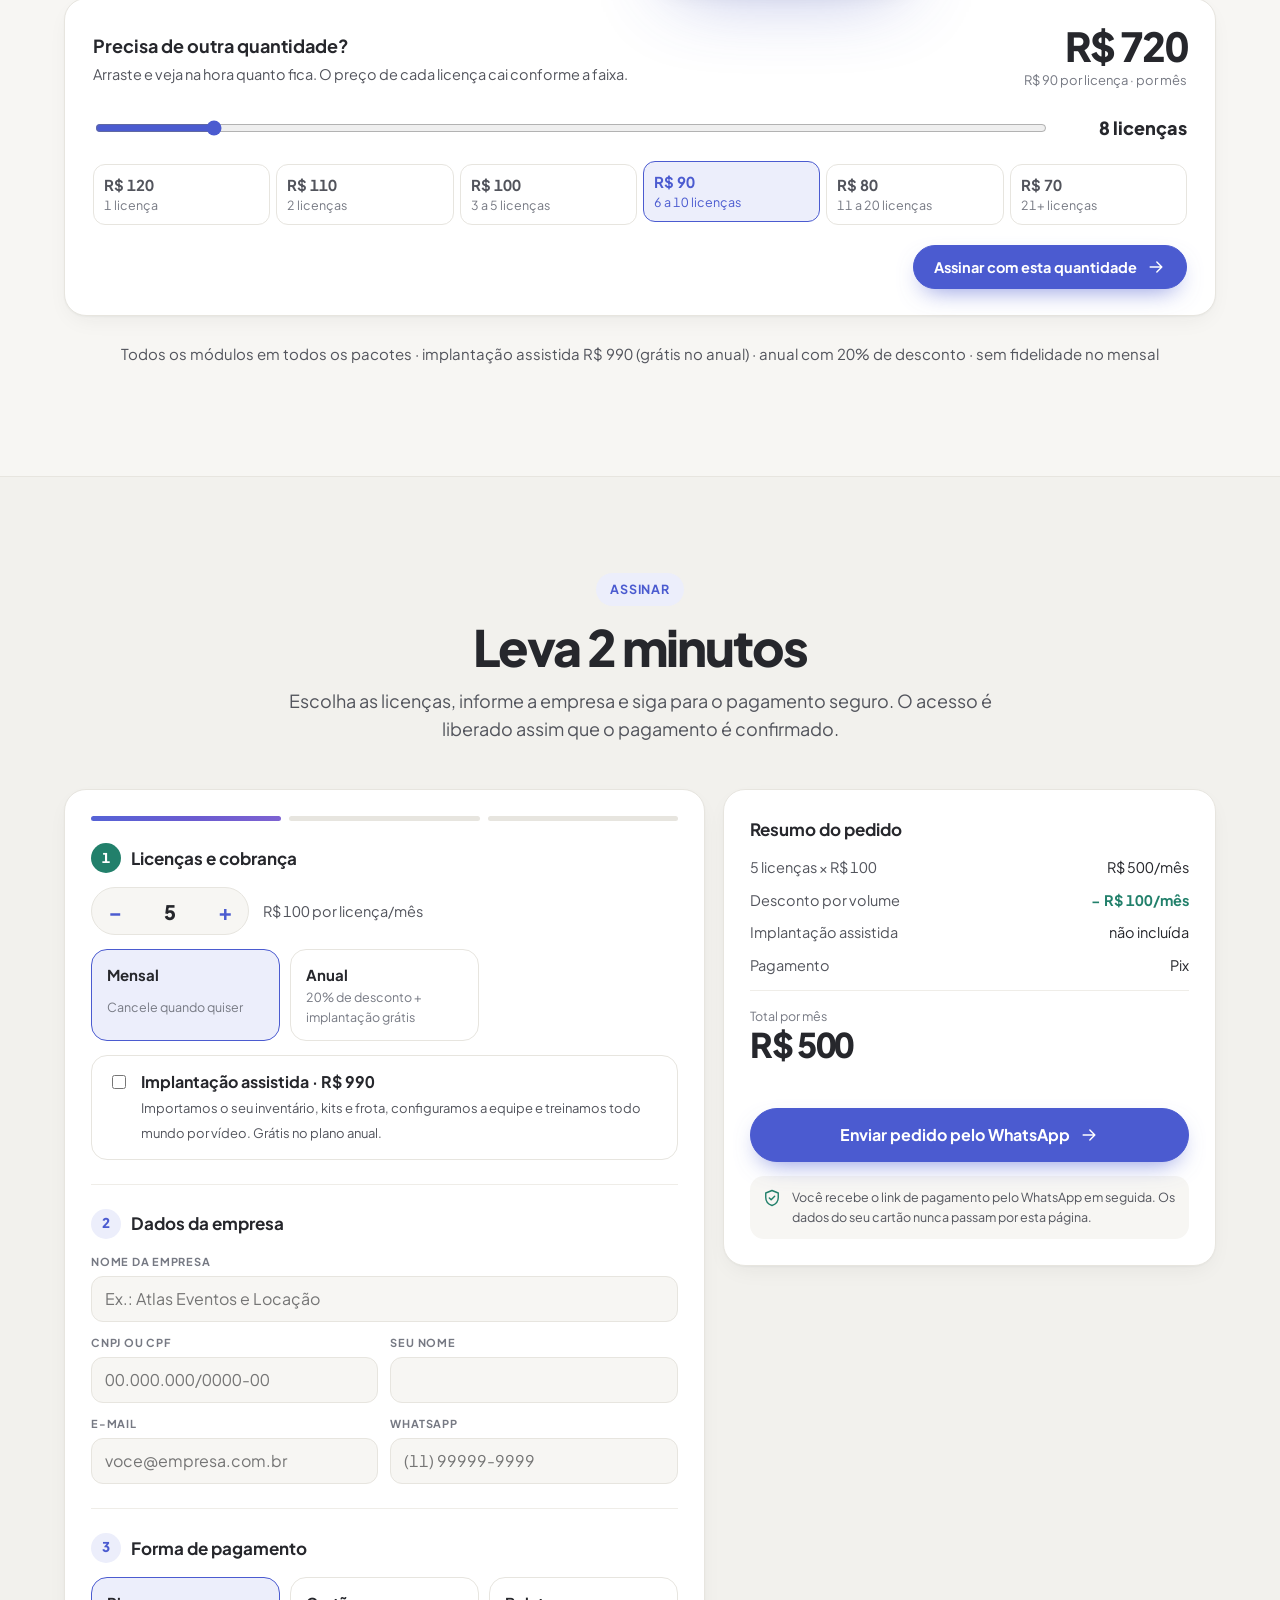
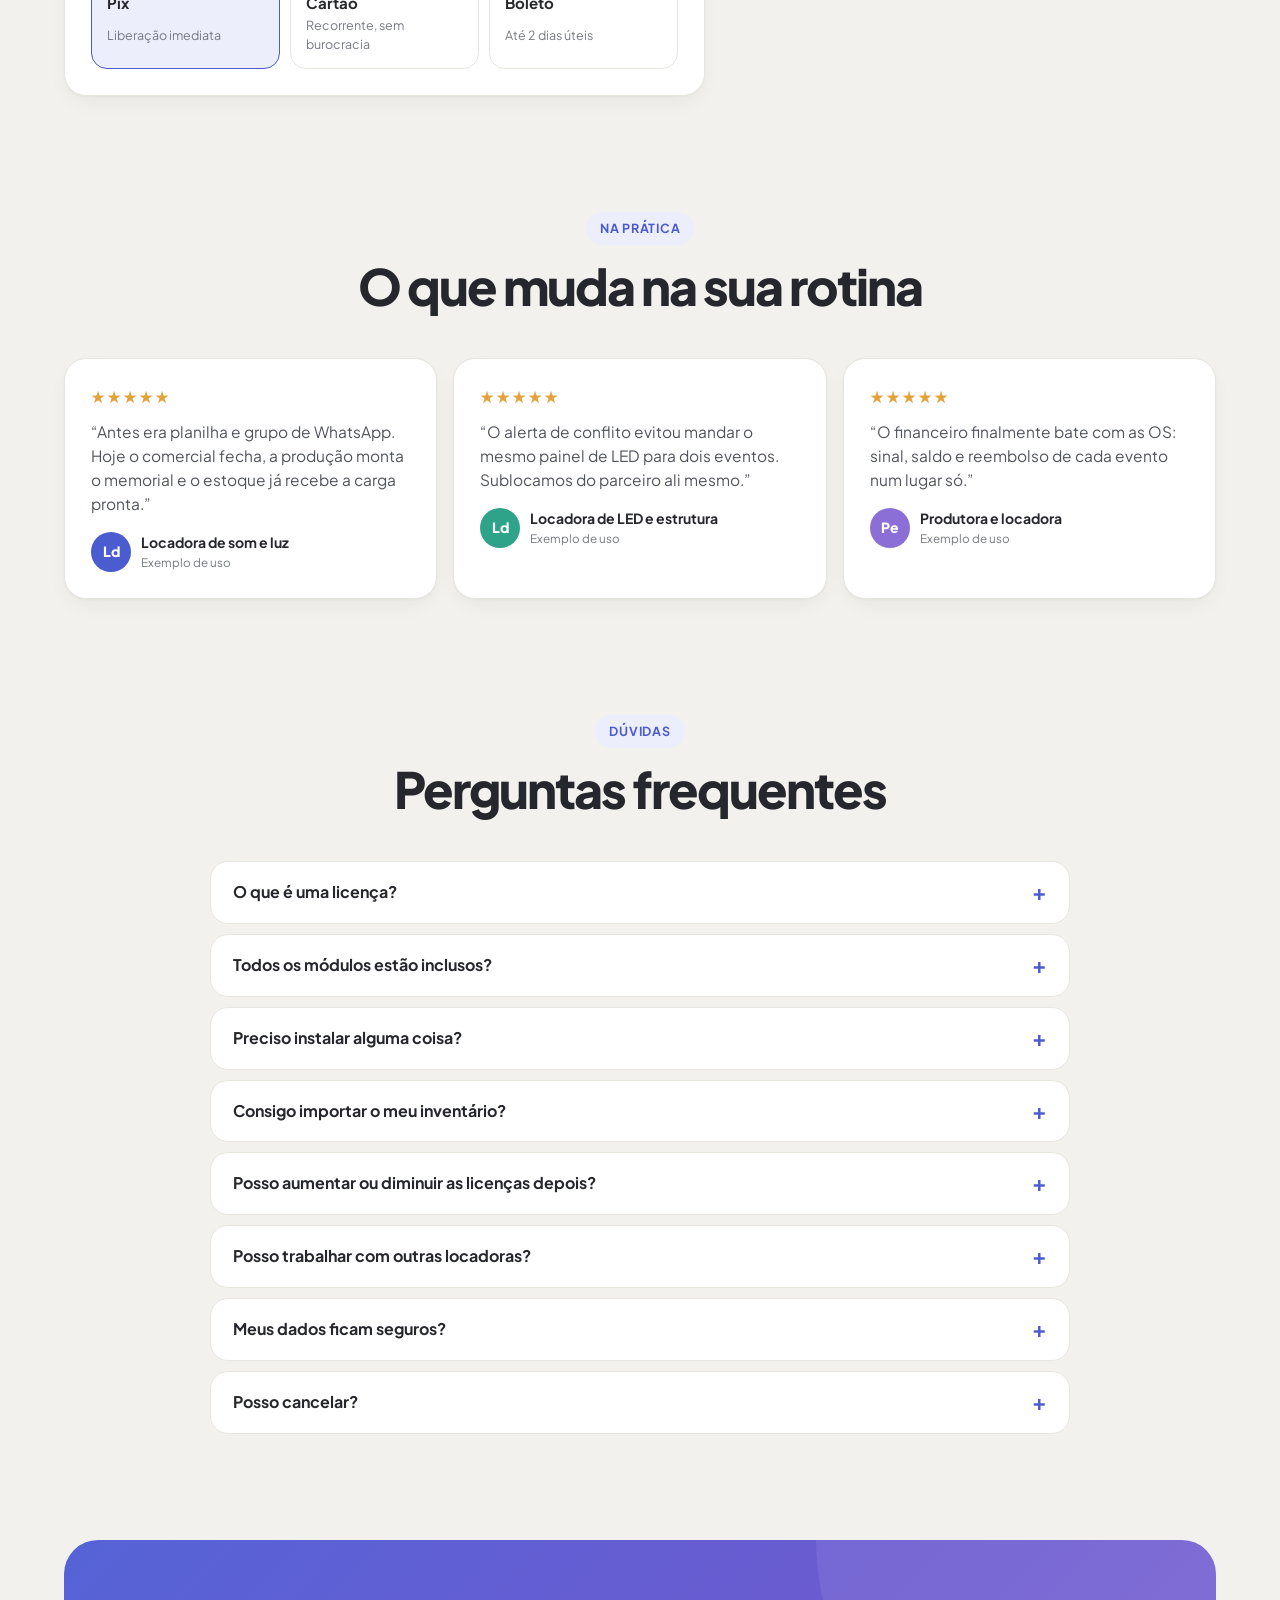
==== commit 889b6f0a: "Página de vendas: prints embutidos no próprio arquivo (funciona sem a pasta img) Co-Authored-By: Cla" ====
--- a/publicar/site/index.html
+++ b/publicar/site/index.html
@@ -411,7 +411,7 @@
       </div>
       <div class="palco" id="palco">
         <div class="janela"><div class="barra"><i></i><i></i><i></i><span>app.eventflow · Painel operacional</span></div>
-          <img src="img/painel.jpg" alt="Painel operacional do EventFlow com receita contratada, OS em andamento, gráfico de receita e próximos eventos" width="1440" height="900" fetchpriority="high"></div>
+          <img data-img="painel" alt="Painel operacional do EventFlow com receita contratada, OS em andamento, gráfico de receita e próximos eventos" width="1440" height="900" fetchpriority="high"></div>
         <div class="flut f1" style="--d:0"><span class="bol" style="background:var(--okS);color:var(--ok)"><svg class="ic"><use href="#i-check"/></svg></span><div><b>Negócio fechado</b><small>Congresso · R$ 185 mil</small></div></div>
         <div class="flut f2" style="--d:1"><span class="bol" style="background:var(--accS);color:var(--acc)"><svg class="ic"><use href="#i-caminhao"/></svg></span><div><b>Carga OSC-0091 saiu</b><small>312 peças · baixa automática</small></div></div>
         <div class="flut f3" style="--d:2"><span class="bol" style="background:var(--wS);color:var(--w)"><svg class="ic"><use href="#i-maos"/></svg></span><div><b>Falta 8 moving beam</b><small>Sublocado do parceiro em 1 clique</small></div></div>
@@ -442,7 +442,7 @@
       <div class="tour" id="tourBox">
         <div class="abas" id="abas" role="tablist" aria-label="Etapas"></div>
         <div class="vitrine rv zoom"><div class="janela"><div class="barra"><i></i><i></i><i></i><span id="tourUrl">app.eventflow</span></div>
-          <img id="tourImg" src="img/pipeline.jpg" alt="" width="1440" height="900" loading="lazy"></div></div>
+          <img id="tourImg" data-img="pipeline" alt="" width="1440" height="900" loading="lazy"></div></div>
       </div>
     </div>
   </section>
@@ -570,14 +570,19 @@
 <div class="barra-compra" id="barraCompra"><div class="grow"><small>A partir de</small><b>R$ <span data-preco-min>100</span>/licença</b></div><a class="btn pri" href="#comprar">Assinar</a></div>
 
 <script>
+/* prints do sistema embutidos (WebP): o index.html funciona sozinho, sem a pasta img */
+const IMG = {"cargas": "[data-uri]", "celular": "[data-uri]", "estoque": "[data-uri]", "financeiro": "[data-uri]", "painel": "[data-uri]